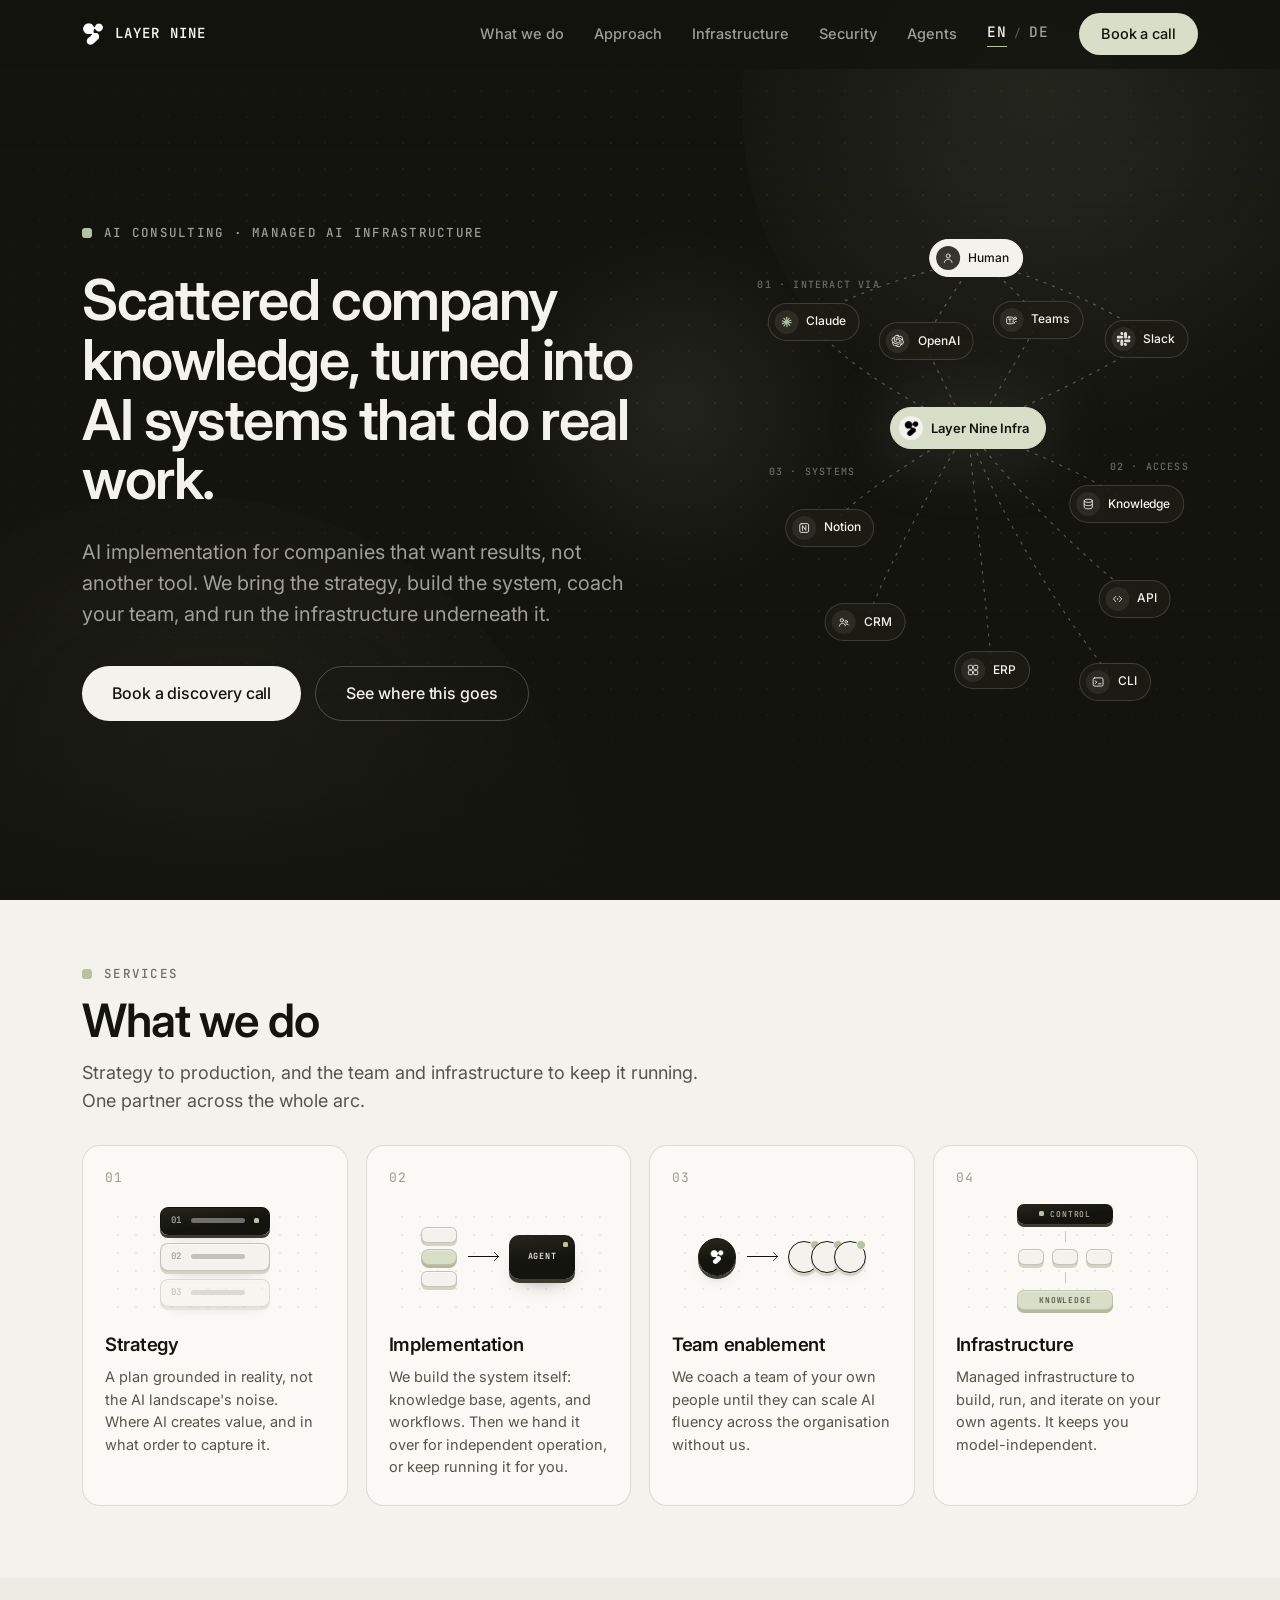
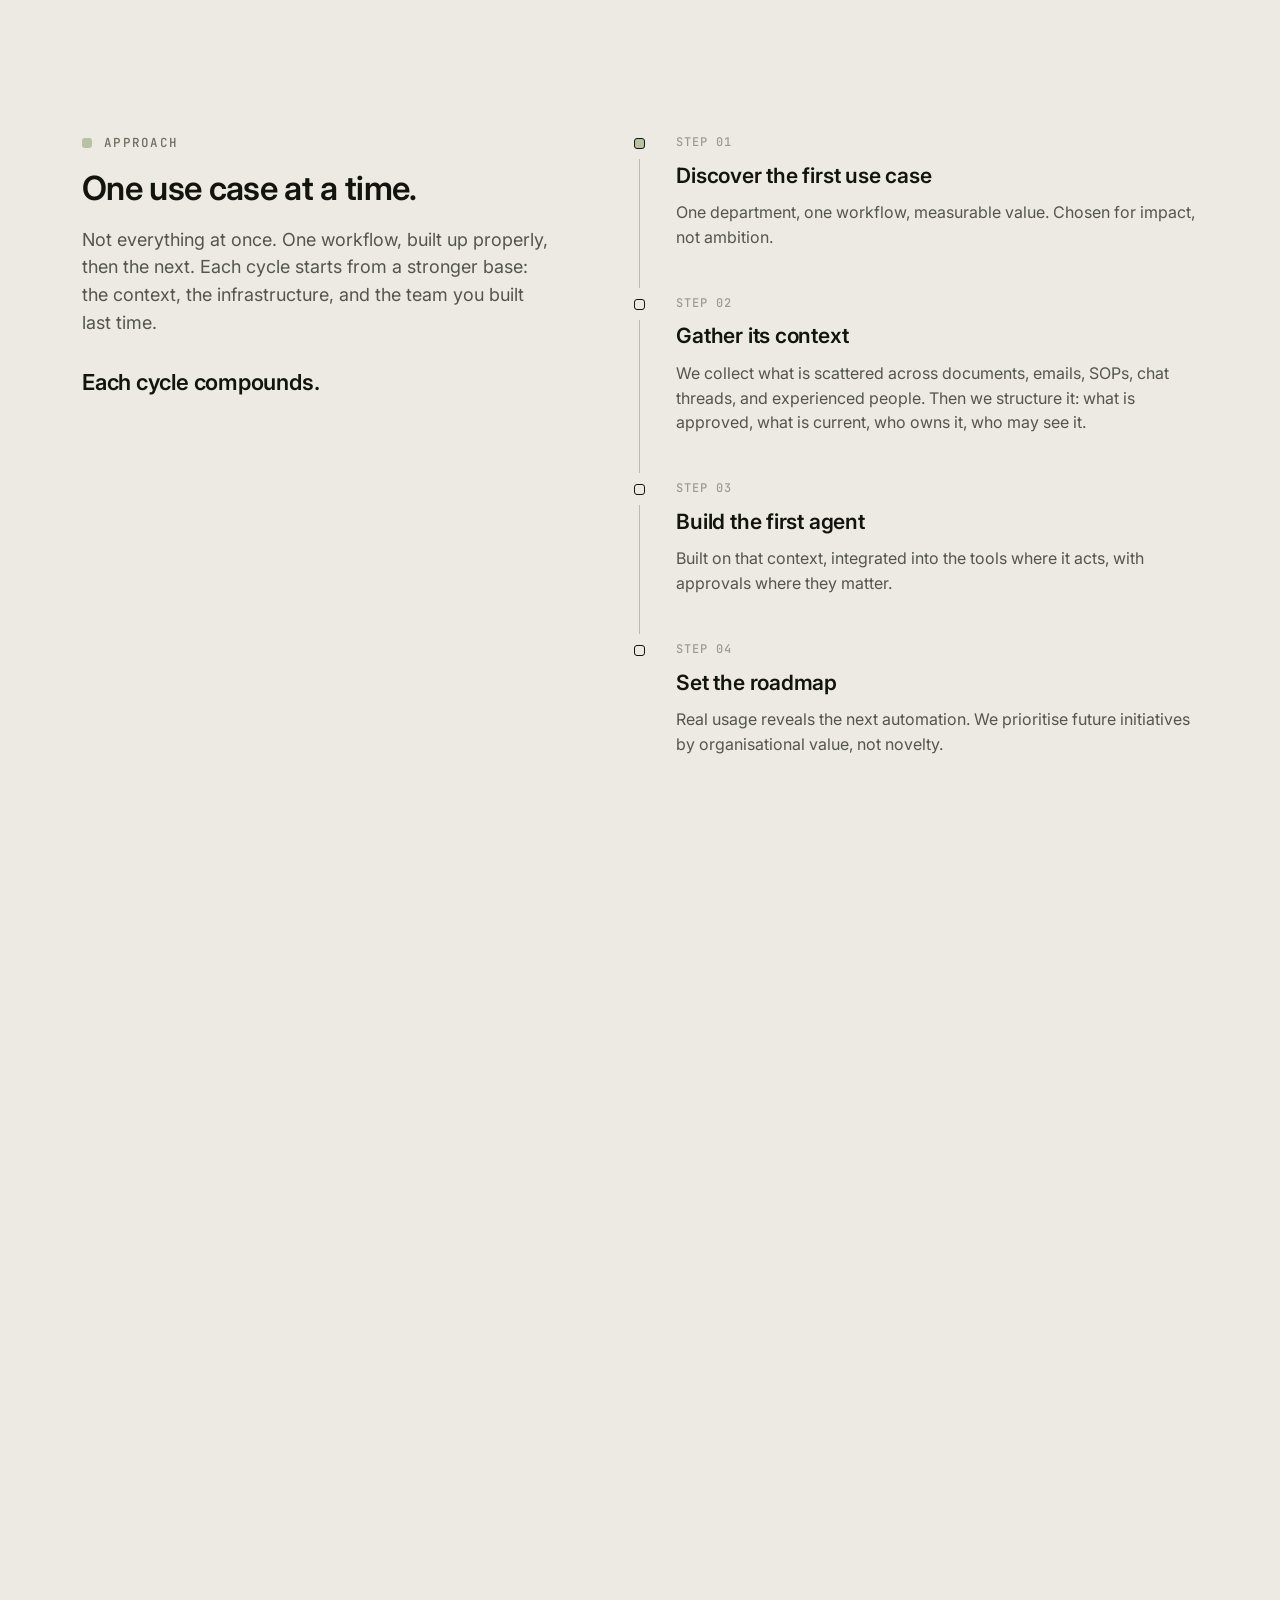
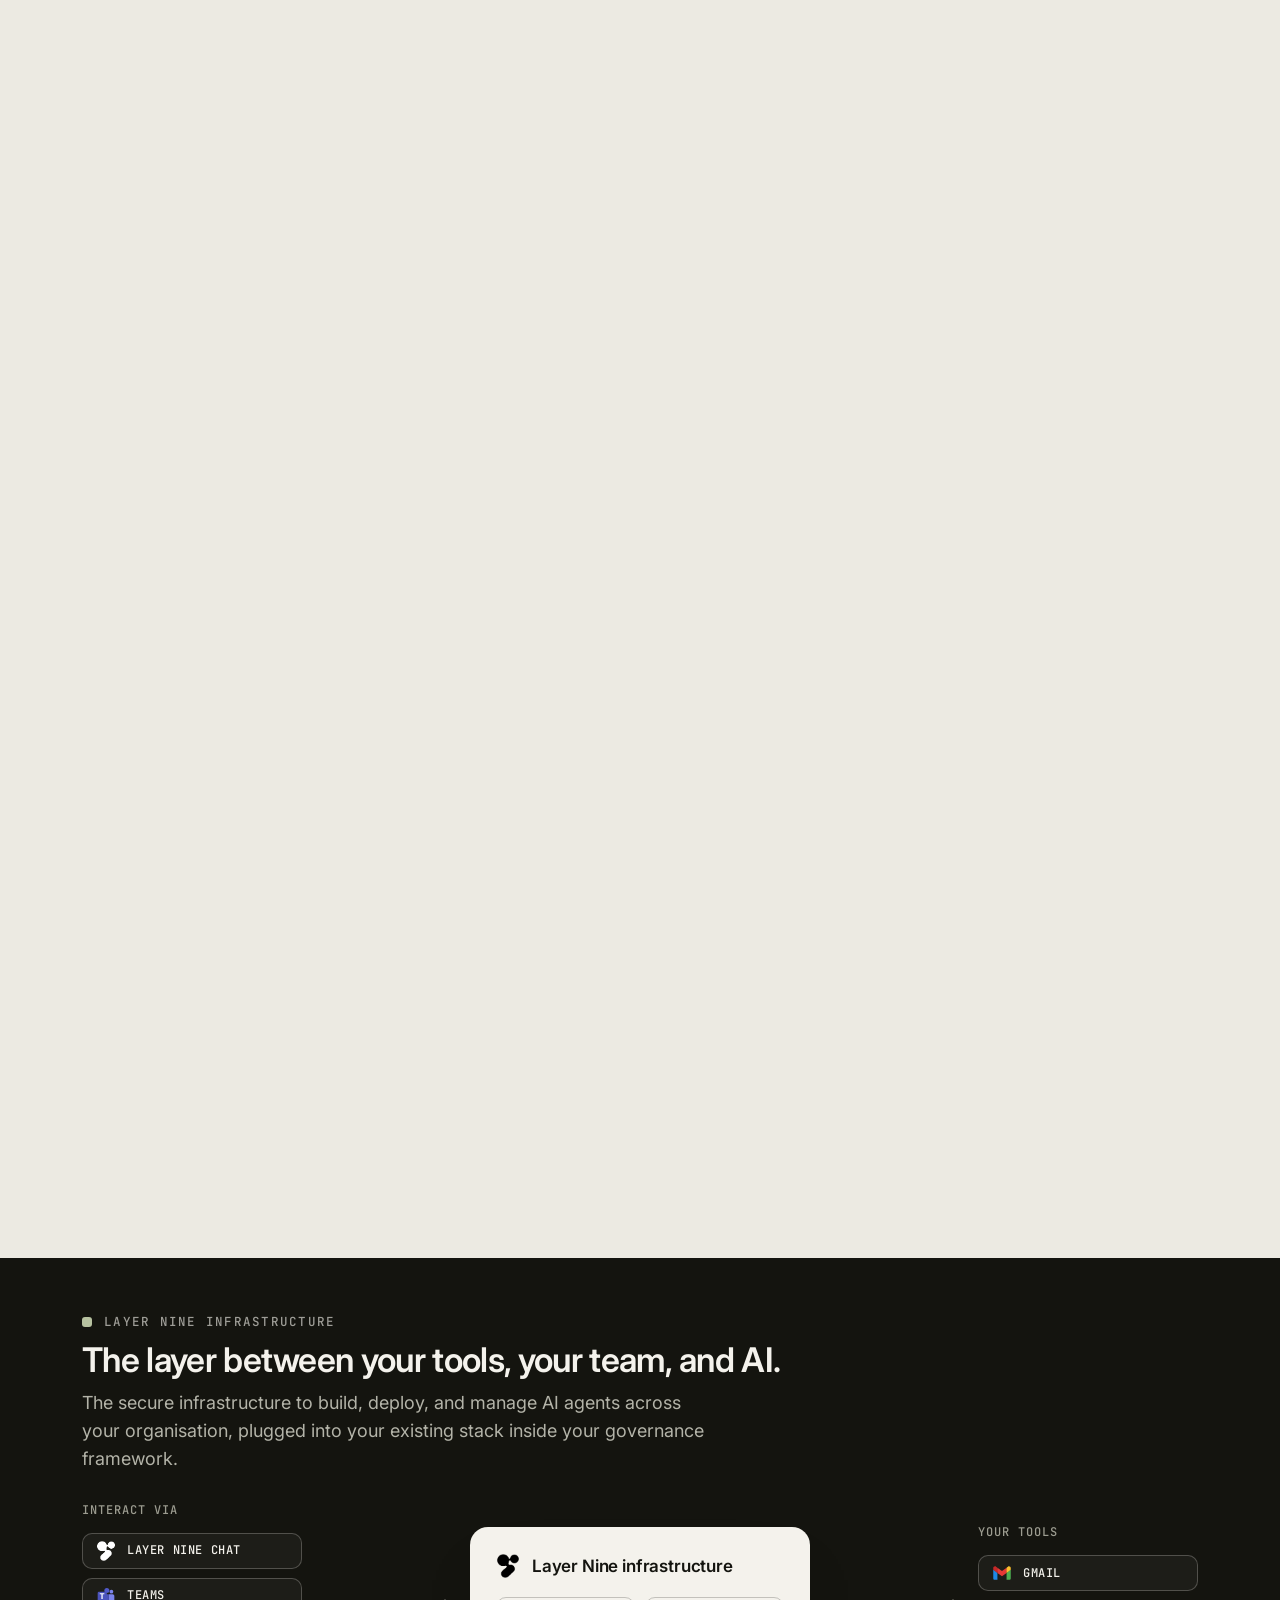
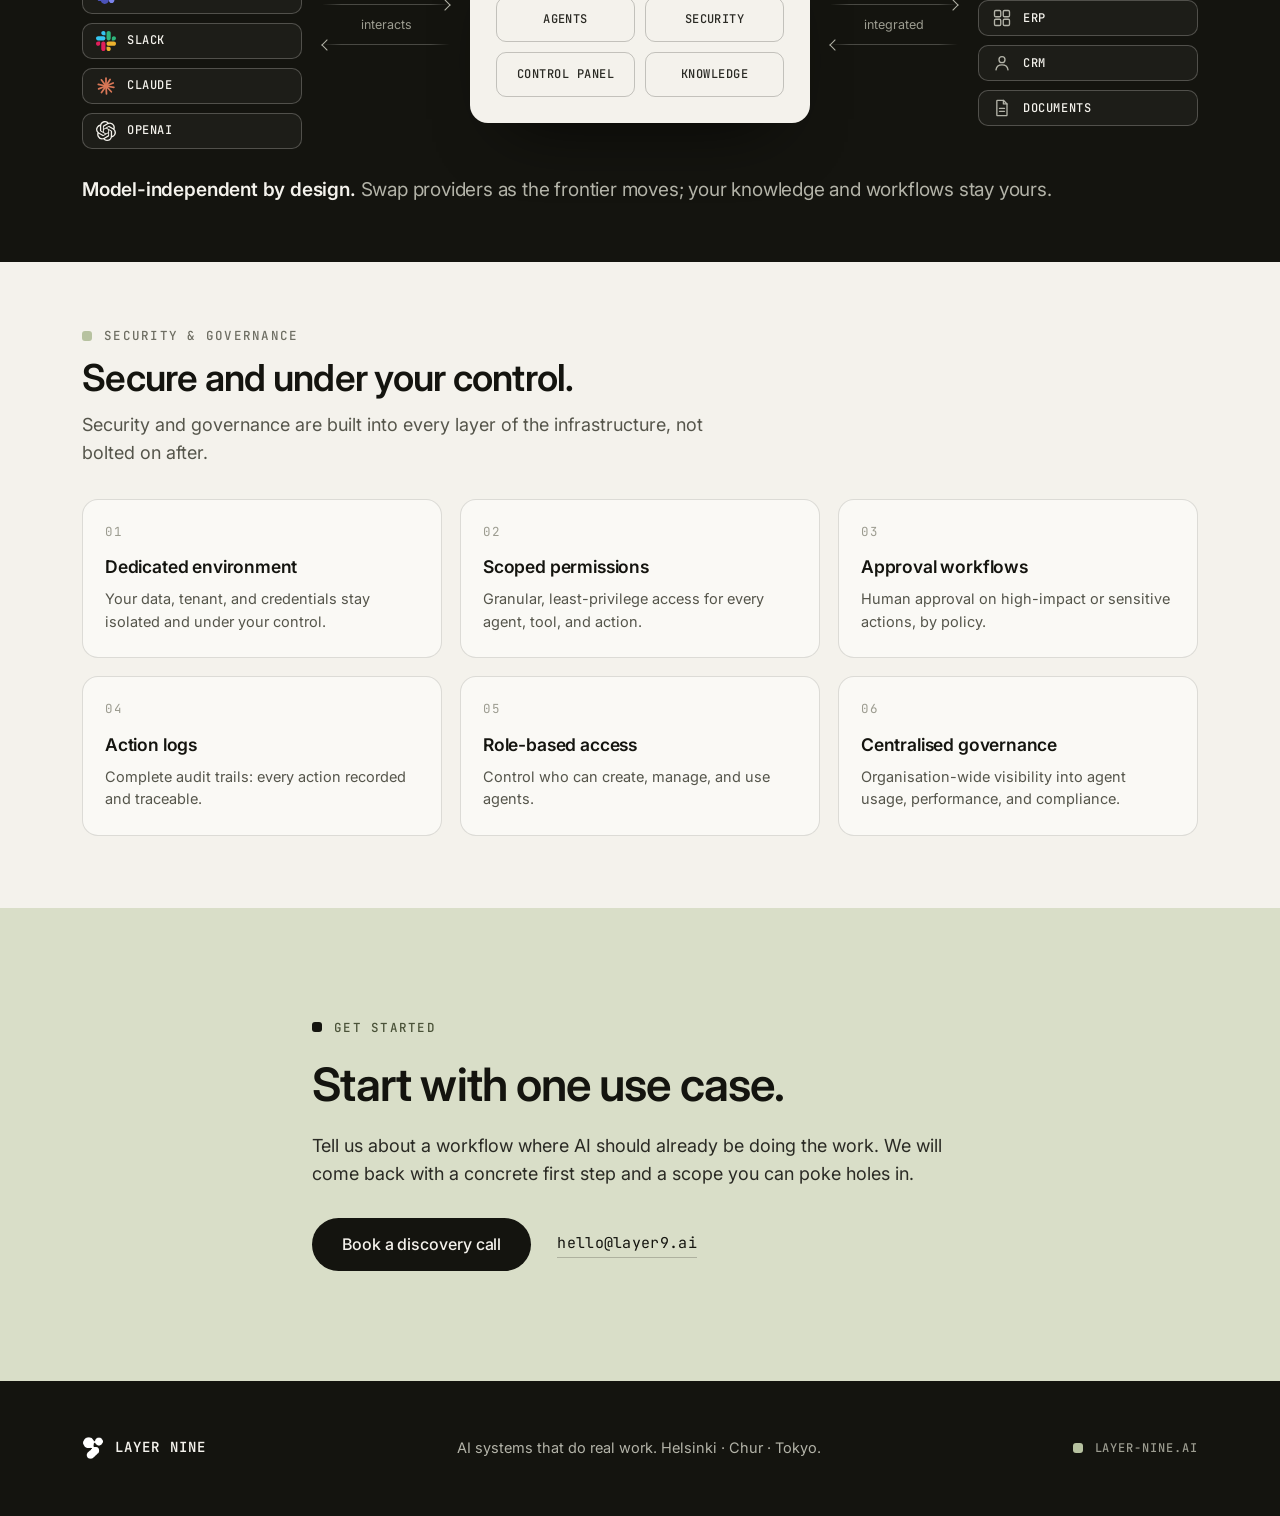
==== index.html @ cd630a1a "Choreographed entrance animation for hero network (tiered build-in, reduced-motion safe)" ====
<!doctype html>
<html lang="en">
<head>
<meta charset="utf-8" />
<meta name="viewport" content="width=device-width,initial-scale=1" />
<title>Layer Nine. AI systems that do real work.</title>
<meta name="description" content="Layer Nine turns scattered company knowledge into AI systems that do real work. Strategy, implementation, team enablement, and managed AI infrastructure. Model-independent by design." />
<link rel="canonical" href="https://layer-nine.ai/" />
<link rel="alternate" hreflang="en" href="https://layer-nine.ai/" />
<link rel="alternate" hreflang="de-CH" href="https://layer-nine.ai/de/" />
<link rel="alternate" hreflang="x-default" href="https://layer-nine.ai/" />

<link rel="icon" type="image/png" href="assets/l9-icon.png" />
<link rel="preconnect" href="https://fonts.googleapis.com">
<link rel="preconnect" href="https://fonts.gstatic.com" crossorigin>
<link rel="stylesheet" href="https://fonts.googleapis.com/css2?family=Inter:wght@400;500;600;700&family=JetBrains+Mono:wght@400;500;600&display=swap">
<link rel="stylesheet" href="styles.css?v=1" />
</head>
<body>

<header class="nav" id="nav">
  <div class="container nav__inner">
    <a class="brand" href="#top">
      <img class="brand__icon brand__icon--invert" src="assets/l9-icon.png" alt="" aria-hidden="true" />
      <span class="brand__name">Layer Nine</span>
    </a>
    <nav class="nav__links" aria-label="Primary">
      <a href="#what-we-do">What we do</a>
      <a href="#approach">Approach</a>
      <a href="#infrastructure">Infrastructure</a>
      <a href="#security">Security</a>
      <a href="path.html">Agents</a>
      <div class="lang" role="group" aria-label="Language"><a class="lang__opt is-active" href="index.html" aria-current="true">EN</a><span class="lang__sep">/</span><a class="lang__opt" href="de/index.html" lang="de-CH">DE</a></div>
      <a class="pill pill--sage" href="#contact">Book a call</a>
    </nav>
  </div>
</header>

<main id="top">

  <!-- ============ HERO ============ -->
  <section class="hero theme-dark">
    <div class="hero-bg" aria-hidden="true">
      <span class="hero-orb hero-orb--1"></span>
      <span class="hero-orb hero-orb--2"></span>
      <span class="hero-orb hero-orb--3"></span>
      <span class="hero-bg__grid"></span>
      <span class="hero-bg__fade"></span>
    </div>
    <div class="container hero__grid">
      <div class="hero__copy reveal">
        <p class="eyebrow eyebrow--dark">
          <span class="sq"></span>
          AI consulting · Managed AI infrastructure
        </p>
        <h1 class="display">
          Scattered company knowledge, turned into AI systems that do real work.
        </h1>
        <p class="lead lead--invert">
          AI implementation for companies that want results, not another tool. We bring the strategy, build the system, coach your team, and run the infrastructure underneath it.
        </p>
        <div class="hero__cta">
          <a class="pill pill--cream pill--lg" href="#contact">Book a discovery call</a>
          <a class="pill pill--ghost-dark pill--lg" href="path.html">See where this goes</a>
        </div>
      </div>

      <div class="hero__visual">
        <!-- Abstract infrastructure network.
             Node component: .net-node [--x/--y center coords] [modifiers: --light | --sage | --sm] -->
        <div class="net" role="img" aria-label="Layer Nine infrastructure network: people interact through Claude, OpenAI, Teams, and Slack with Layer Nine infrastructure, which connects the knowledge base, workspace tools such as Notion, business systems such as CRM and ERP, and access layers such as the API and CLI.">

          <svg class="net__lines" viewBox="0 0 560 620" preserveAspectRatio="none" fill="none" aria-hidden="true">
            <path d="M280,42 C210,58 130,82 78,114"/>
            <path d="M280,42 C260,72 235,108 219,138"/>
            <path d="M280,42 C310,62 336,88 356,112"/>
            <path d="M280,42 C355,64 440,98 492,136"/>
            <path d="M75,126 C120,178 195,222 258,250"/>
            <path d="M217,152 C232,184 250,218 264,248"/>
            <path d="M358,124 C332,168 305,216 280,250"/>
            <path d="M495,148 C428,188 345,228 284,252"/>
            <path d="M270,255 C340,280 418,312 468,346"/>
            <path d="M270,255 C325,330 418,420 478,466"/>
            <path d="M270,255 C305,360 388,490 452,570"/>
            <path d="M270,255 C210,290 143,330 98,376"/>
            <path d="M270,255 C225,330 172,420 143,496"/>
            <path d="M270,255 C278,340 292,470 300,556"/>
          </svg>

          <span class="net-lbl" style="--x:14.5%;--y:12%;--d:.95s">01 · Interact via</span>
          <span class="net-lbl" style="--x:89%;--y:49%;--d:2.15s">02 · Access</span>
          <span class="net-lbl" style="--x:13%;--y:50%;--d:2.15s">03 · Systems</span>

          <div class="net-node net-node--light" style="--x:50%;--y:6.5%;--d:.1s">
            <span class="net-node__ic net-node__ic--ink"><svg viewBox="0 0 24 24"><g stroke="#f4f2ec" stroke-width="1.5" fill="none" stroke-linecap="round"><circle cx="12" cy="8.4" r="3.4"/><path d="M5.4 19.6c.6-3.7 3.2-5.5 6.6-5.5s6 1.8 6.6 5.5"/></g></svg></span>
            Human
          </div>

          <div class="net-node" style="--x:13.4%;--y:19.4%;--d:.6s">
            <span class="net-node__ic"><svg viewBox="0 0 24 24"><g stroke="#b7c2a0" stroke-width="2" stroke-linecap="round"><line x1="12" y1="12" x2="12" y2="4"/><line x1="12" y1="12" x2="16.1" y2="5.5"/><line x1="12" y1="12" x2="19.2" y2="9"/><line x1="12" y1="12" x2="19.8" y2="13.3"/><line x1="12" y1="12" x2="17.3" y2="17.8"/><line x1="12" y1="12" x2="12.5" y2="19.8"/><line x1="12" y1="12" x2="7.5" y2="18.5"/><line x1="12" y1="12" x2="4.7" y2="14.8"/><line x1="12" y1="12" x2="4.4" y2="10.3"/><line x1="12" y1="12" x2="7.3" y2="5.8"/></g></svg></span>
            Claude
          </div>

          <div class="net-node" style="--x:38.8%;--y:23.4%;--d:.68s">
            <span class="net-node__ic"><svg viewBox="0 0 24 24"><path fill="#f4f2ec" transform="translate(1.5,1.5) scale(0.875)" d="M22.2819 9.8211a5.9847 5.9847 0 0 0-.5157-4.9108 6.0462 6.0462 0 0 0-6.5098-2.9A6.0651 6.0651 0 0 0 4.9807 4.1818a5.9847 5.9847 0 0 0-3.9977 2.9 6.0462 6.0462 0 0 0 .7427 7.0966 5.98 5.98 0 0 0 .511 4.9107 6.051 6.051 0 0 0 6.5146 2.9001A5.9847 5.9847 0 0 0 13.2599 24a6.0557 6.0557 0 0 0 5.7718-4.2058 5.9894 5.9894 0 0 0 3.9977-2.9001 6.0557 6.0557 0 0 0-.7475-7.0729zm-9.022 12.6081a4.4755 4.4755 0 0 1-2.8764-1.0408l.1419-.0804 4.7783-2.7582a.7948.7948 0 0 0 .3927-.6813v-6.7369l2.02 1.1686a.071.071 0 0 1 .038.052v5.5826a4.504 4.504 0 0 1-4.4945 4.4944zm-9.6607-4.1254a4.4708 4.4708 0 0 1-.5346-3.0137l.142.0852 4.783 2.7582a.7712.7712 0 0 0 .7806 0l5.8428-3.3685v2.3324a.0804.0804 0 0 1-.0332.0615L9.74 19.9502a4.4992 4.4992 0 0 1-6.1408-1.6464zM2.3408 7.8956a4.485 4.485 0 0 1 2.3655-1.9728V11.6a.7664.7664 0 0 0 .3879.6765l5.8144 3.3543-2.0201 1.1685a.0757.0757 0 0 1-.071 0l-4.8303-2.7865A4.504 4.504 0 0 1 2.3408 7.8956zm16.5963 3.8558L13.1038 8.364 15.1192 7.2a.0757.0757 0 0 1 .071 0l4.8303 2.7913a4.4944 4.4944 0 0 1-.6765 8.1042v-5.6772a.79.79 0 0 0-.407-.667zm2.0107-3.0231l-.142-.0852-4.7735-2.7818a.7759.7759 0 0 0-.7854 0L9.409 9.2297V6.8974a.0662.0662 0 0 1 .0284-.0615l4.8303-2.7866a4.4992 4.4992 0 0 1 6.6802 4.66zM8.3065 12.863l-2.02-1.1638a.0804.0804 0 0 1-.038-.0567V6.0742a4.4992 4.4992 0 0 1 7.3757-3.4537l-.142.0805L8.704 5.459a.7948.7948 0 0 0-.3927.6813zm1.0976-2.3654l2.602-1.4998 2.6069 1.4998v2.9994l-2.5974 1.4997-2.6067-1.4997z"/></svg></span>
            OpenAI
          </div>

          <div class="net-node" style="--x:63.9%;--y:19%;--d:.76s">
            <span class="net-node__ic"><svg viewBox="0 0 24 24"><g stroke="#f4f2ec" stroke-width="1.5" fill="none" stroke-linecap="round" stroke-linejoin="round"><rect x="3.5" y="7" width="11" height="11.5" rx="2.4"/><path d="M6.5 10.6h5M9 10.6v5.2"/><circle cx="18" cy="9.2" r="2.2"/><path d="M16 18.2c.3-2.4 1.6-3.7 3.7-3.7"/></g></svg></span>
            Teams
          </div>

          <div class="net-node" style="--x:88.4%;--y:22.9%;--d:.84s">
            <span class="net-node__ic"><svg viewBox="0 0 122.8 122.8"><g fill="#f4f2ec" opacity="0.9"><path d="M25.8 77.6c0 7.1-5.8 12.9-12.9 12.9S0 84.7 0 77.6s5.8-12.9 12.9-12.9h12.9v12.9z"/><path d="M32.3 77.6c0-7.1 5.8-12.9 12.9-12.9s12.9 5.8 12.9 12.9v32.3c0 7.1-5.8 12.9-12.9 12.9s-12.9-5.8-12.9-12.9V77.6z"/><path d="M45.2 25.8c-7.1 0-12.9-5.8-12.9-12.9S38.1 0 45.2 0s12.9 5.8 12.9 12.9v12.9H45.2z"/><path d="M45.2 32.3c7.1 0 12.9 5.8 12.9 12.9s-5.8 12.9-12.9 12.9H12.9C5.8 58.1 0 52.3 0 45.2s5.8-12.9 12.9-12.9h32.3z"/><path d="M97 45.2c0-7.1 5.8-12.9 12.9-12.9s12.9 5.8 12.9 12.9-5.8 12.9-12.9 12.9H97V45.2z"/><path d="M90.5 45.2c0 7.1-5.8 12.9-12.9 12.9s-12.9-5.8-12.9-12.9V12.9C64.7 5.8 70.5 0 77.6 0s12.9 5.8 12.9 12.9v32.3z"/><path d="M77.6 97c7.1 0 12.9 5.8 12.9 12.9s-5.8 12.9-12.9 12.9-12.9-5.8-12.9-12.9V97h12.9z"/><path d="M77.6 90.5c-7.1 0-12.9-5.8-12.9-12.9s5.8-12.9 12.9-12.9h32.3c7.1 0 12.9 5.8 12.9 12.9s-5.8 12.9-12.9 12.9H77.6z"/></g></svg></span>
            Slack
          </div>

          <div class="net-node net-node--sage net-node--hub" style="--x:48.2%;--y:41.1%;--d:1.25s">
            <span class="net-node__ic net-node__ic--cream"><img src="assets/l9-icon.png" alt="" /></span>
            Layer Nine Infra
          </div>

          <div class="net-node" style="--x:83.9%;--y:56.5%;--d:1.6s">
            <span class="net-node__ic"><svg viewBox="0 0 24 24"><g stroke="#f4f2ec" stroke-width="1.5" fill="none" stroke-linecap="round"><ellipse cx="12" cy="6.5" rx="7" ry="2.8"/><path d="M5 6.5v11c0 1.5 3.1 2.8 7 2.8s7-1.3 7-2.8v-11"/><path d="M5 12c0 1.5 3.1 2.8 7 2.8s7-1.3 7-2.8"/></g></svg></span>
            Knowledge
          </div>

          <div class="net-node" style="--x:17%;--y:61.3%;--d:1.68s">
            <span class="net-node__ic"><svg viewBox="0 0 24 24"><g stroke="#f4f2ec" stroke-width="1.5" fill="none" stroke-linejoin="round" stroke-linecap="round"><rect x="4.5" y="4.5" width="15" height="15" rx="2.5"/><path d="M9.2 16v-8l5.6 8v-8"/></g></svg></span>
            Notion
          </div>

          <div class="net-node" style="--x:85.7%;--y:75.8%;--d:1.76s">
            <span class="net-node__ic"><svg viewBox="0 0 24 24"><g stroke="#f4f2ec" stroke-width="1.5" fill="none" stroke-linecap="round" stroke-linejoin="round"><path d="M9 7.5 5 12l4 4.5M15 7.5 19 12l-4 4.5"/></g><circle cx="12" cy="12" r="1.2" fill="#f4f2ec"/></svg></span>
            API
          </div>

          <div class="net-node" style="--x:25%;--y:80.6%;--d:1.84s">
            <span class="net-node__ic"><svg viewBox="0 0 24 24"><g stroke="#f4f2ec" stroke-width="1.5" fill="none" stroke-linecap="round"><circle cx="9" cy="9" r="2.8"/><circle cx="16.5" cy="11.5" r="2.2"/><path d="M4.8 19c.5-3 2.3-4.5 5.2-4.5 1.6 0 2.9.5 3.8 1.4M14.6 18.6c.4-1.9 1.5-2.9 3.2-2.9 1.2 0 2.1.4 2.7 1.3"/></g></svg></span>
            CRM
          </div>

          <div class="net-node" style="--x:53.6%;--y:90.3%;--d:1.92s">
            <span class="net-node__ic"><svg viewBox="0 0 24 24"><g stroke="#f4f2ec" stroke-width="1.5" fill="none" stroke-linejoin="round"><rect x="4" y="4" width="7" height="7" rx="1.6"/><rect x="13" y="4" width="7" height="7" rx="1.6"/><rect x="4" y="13" width="7" height="7" rx="1.6"/><rect x="13" y="13" width="7" height="7" rx="1.6"/></g></svg></span>
            ERP
          </div>

          <div class="net-node" style="--x:81.3%;--y:92.7%;--d:2s">
            <span class="net-node__ic"><svg viewBox="0 0 24 24"><g stroke="#f4f2ec" stroke-width="1.5" fill="none" stroke-linecap="round" stroke-linejoin="round"><rect x="3.5" y="5" width="17" height="14" rx="2.5"/><path d="M7 10l3 2.3L7 14.6M12.8 15h4.2"/></g></svg></span>
            CLI
          </div>

        </div>
      </div>
    </div>
  </section>

  <!-- ============ WHAT WE DO ============ -->
  <section class="section" id="what-we-do">
    <div class="container">
      <header class="section__head reveal">
        <p class="eyebrow"><span class="sq"></span>Services</p>
        <h2 class="h2">What we do</h2>
        <p class="section__sub">Strategy to production, and the team and infrastructure to keep it running. One partner across the whole arc.</p>
      </header>

      <div class="svc-grid">
        <article class="svc-card reveal">
          <div class="svc-card__head">
            <span class="svc-card__num">01</span>
            <span class="sq"></span>
          </div>
          <div class="svc-ill" aria-hidden="true">
            <div class="ill-list">
              <span class="ill-li ill-li--active"><em>01</em><span class="ill-li__bar"></span><span class="mini-dot"></span></span>
              <span class="ill-li"><em>02</em><span class="ill-li__bar"></span></span>
              <span class="ill-li ill-li--faded"><em>03</em><span class="ill-li__bar"></span></span>
            </div>
          </div>
          <h3 class="svc-card__title">Strategy</h3>
          <p class="svc-card__desc">A plan grounded in reality, not the AI landscape's noise. Where AI creates value, and in what order to capture it.</p>
        </article>
        <article class="svc-card reveal">
          <div class="svc-card__head">
            <span class="svc-card__num">02</span>
            <span class="sq"></span>
          </div>
          <div class="svc-ill" aria-hidden="true">
            <div class="mini-stack">
              <span class="mini-tile" style="width:36px"></span>
              <span class="mini-sage" style="width:36px;height:16px"></span>
              <span class="mini-tile" style="width:36px"></span>
            </div>
            <span class="mini-arrow"></span>
            <div class="mini-core mini-core--label"><span class="mini-dot"></span><em>Agent</em></div>
          </div>
          <h3 class="svc-card__title">Implementation</h3>
          <p class="svc-card__desc">We build the system itself: knowledge base, agents, and workflows. Then we hand it over for independent operation, or keep running it for you.</p>
        </article>
        <article class="svc-card reveal">
          <div class="svc-card__head">
            <span class="svc-card__num">03</span>
            <span class="sq"></span>
          </div>
          <div class="svc-ill" aria-hidden="true">
            <span class="mini-circle mini-circle--ink"><img src="assets/l9-icon.png" alt="" class="mini-l9" /></span>
            <span class="mini-arrow"></span>
            <div class="mini-row">
              <span class="mini-circle mini-circle--badge"></span>
              <span class="mini-circle mini-circle--badge"></span>
              <span class="mini-circle mini-circle--badge"></span>
            </div>
          </div>
          <h3 class="svc-card__title">Team enablement</h3>
          <p class="svc-card__desc">We coach a team of your own people until they can scale AI fluency across the organisation without us.</p>
        </article>
        <article class="svc-card reveal">
          <div class="svc-card__head">
            <span class="svc-card__num">04</span>
            <span class="sq"></span>
          </div>
          <div class="svc-ill svc-ill--col" aria-hidden="true">
            <span class="mini-bar mini-bar--ink"><span class="mini-dot"></span><em>Control</em></span>
            <span class="mini-vline"></span>
            <div class="mini-row mini-row--gap">
              <span class="mini-tile" style="width:26px;height:16px"></span>
              <span class="mini-tile" style="width:26px;height:16px"></span>
              <span class="mini-tile" style="width:26px;height:16px"></span>
            </div>
            <span class="mini-vline"></span>
            <span class="mini-bar mini-bar--sage"><em>Knowledge</em></span>
          </div>
          <h3 class="svc-card__title">Infrastructure</h3>
          <p class="svc-card__desc">Managed infrastructure to build, run, and iterate on your own agents. It keeps you model-independent.</p>
        </article>
      </div>
    </div>
  </section>

  <!-- ============ APPROACH (pinned steps) ============ -->
  <section class="section--tint" id="approach">

    <div class="ap-scrolly" id="apScrolly">
      <div class="ap-pin">
        <div class="container split split--pin">
          <div class="split__side">
          <p class="eyebrow"><span class="sq"></span>Approach</p>
          <h2 class="h2 h2--compact">One use case at a time.</h2>
          <p class="section__sub">Not everything at once. One workflow, built up properly, then the next. Each cycle starts from a stronger base: the context, the infrastructure, and the team you built last time.</p>
          <p class="statement">Each cycle compounds.</p>
          </div>
          <div class="split__main">
            <ol class="step-list step-list--scrolly" id="apSteps">
            <li class="step">
              <span class="step__marker"></span>
              <div>
                <p class="mono-tag mono-tag--muted">Step 01</p>
                <h3 class="step__title">Discover the first use case</h3>
                <p class="step__desc">One department, one workflow, measurable value. Chosen for impact, not ambition.</p>
              </div>
            </li>
            <li class="step">
              <span class="step__marker"></span>
              <div>
                <p class="mono-tag mono-tag--muted">Step 02</p>
                <h3 class="step__title">Gather its context</h3>
                <p class="step__desc">We collect what is scattered across documents, emails, SOPs, chat threads, and experienced people. Then we structure it: what is approved, what is current, who owns it, who may see it.</p>
              </div>
            </li>
            <li class="step">
              <span class="step__marker"></span>
              <div>
                <p class="mono-tag mono-tag--muted">Step 03</p>
                <h3 class="step__title">Build the first agent</h3>
                <p class="step__desc">Built on that context, integrated into the tools where it acts, with approvals where they matter.</p>
              </div>
            </li>
            <li class="step">
              <span class="step__marker"></span>
              <div>
                <p class="mono-tag mono-tag--muted">Step 04</p>
                <h3 class="step__title">Set the roadmap</h3>
                <p class="step__desc">Real usage reveals the next automation. We prioritise future initiatives by organisational value, not novelty.</p>
              </div>
            </li>
            </ol>
          </div>
        </div>
      </div>
    </div>

    <!-- Static fallback: mobile & reduced motion -->
    <div class="ap-fallback">
      <div class="container split">
        <div class="split__side reveal">
          <p class="eyebrow"><span class="sq"></span>Approach</p>
          <h2 class="h2 h2--compact">One use case at a time.</h2>
          <p class="section__sub">Not everything at once. One workflow, built up properly, then the next. Each cycle starts from a stronger base: the context, the infrastructure, and the team you built last time.</p>
          <p class="statement">Each cycle compounds.</p>
        </div>
        <div class="split__main">
          <ol class="step-list">
            <li class="step reveal">
              <span class="step__marker"></span>
              <div>
                <p class="mono-tag mono-tag--muted">Step 01</p>
                <h3 class="step__title">Discover the first use case</h3>
                <p class="step__desc">One department, one workflow, measurable value. Chosen for impact, not ambition.</p>
              </div>
            </li>
            <li class="step reveal">
              <span class="step__marker"></span>
              <div>
                <p class="mono-tag mono-tag--muted">Step 02</p>
                <h3 class="step__title">Gather its context</h3>
                <p class="step__desc">We collect what is scattered across documents, emails, SOPs, chat threads, and experienced people. Then we structure it: what is approved, what is current, who owns it, who may see it.</p>
              </div>
            </li>
            <li class="step reveal">
              <span class="step__marker"></span>
              <div>
                <p class="mono-tag mono-tag--muted">Step 03</p>
                <h3 class="step__title">Build the first agent</h3>
                <p class="step__desc">Built on that context, integrated into the tools where it acts, with approvals where they matter.</p>
              </div>
            </li>
            <li class="step reveal">
              <span class="step__marker"></span>
              <div>
                <p class="mono-tag mono-tag--muted">Step 04</p>
                <h3 class="step__title">Set the roadmap</h3>
                <p class="step__desc">Real usage reveals the next automation. We prioritise future initiatives by organisational value, not novelty.</p>
              </div>
            </li>
          </ol>
        </div>
      </div>
    </div>
  </section>

  <!-- ============ INFRASTRUCTURE ============ -->
  <section class="section theme-dark" id="infrastructure">
    <div class="container">
      <header class="section__head reveal">
        <p class="eyebrow eyebrow--dark"><span class="sq"></span>Layer Nine infrastructure</p>
        <h2 class="h2 h2--invert">The layer between your tools, your team, and AI.</h2>
        <p class="section__sub section__sub--invert">The secure infrastructure to build, deploy, and manage AI agents across your organisation, plugged into your existing stack inside your governance framework.</p>
      </header>

      <div class="infra-diagram reveal">
        <div class="infra-col">
          <p class="mono-tag mono-tag--dim">Interact via</p>
          <div class="infra-chip"><img src="assets/l9-icon.png" alt="" class="infra-chip__icon infra-chip__icon--invert" />Layer Nine chat</div>
          <div class="infra-chip"><svg viewBox="0 0 48 48" class="infra-chip__icon" aria-hidden="true"><circle cx="37" cy="13.5" r="4.5" fill="#7B83EB"/><circle cx="26" cy="11" r="6" fill="#5059C9"/><path fill="#7B83EB" d="M40 20h-9v14c0 3.9 2.6 7 6.5 7S44 37.9 44 34V24c0-2.2-1.8-4-4-4z"/><path fill="#5059C9" d="M30 20H15c-2.2 0-4 1.8-4 4v9c0 5.5 4.5 10 10 10s10-4.5 10-10V21c0-.6-.4-1-1-1z" opacity="0.9"/><rect x="4" y="14" width="22" height="22" rx="3" fill="#4B53BC"/><path fill="#fff" d="M20 20h-4v11h-3V20H9v-2.8h11V20z"/></svg>Teams</div>
          <div class="infra-chip"><svg viewBox="0 0 122.8 122.8" class="infra-chip__icon" aria-hidden="true"><path d="M25.8 77.6c0 7.1-5.8 12.9-12.9 12.9S0 84.7 0 77.6s5.8-12.9 12.9-12.9h12.9v12.9z" fill="#E01E5A"/><path d="M32.3 77.6c0-7.1 5.8-12.9 12.9-12.9s12.9 5.8 12.9 12.9v32.3c0 7.1-5.8 12.9-12.9 12.9s-12.9-5.8-12.9-12.9V77.6z" fill="#E01E5A"/><path d="M45.2 25.8c-7.1 0-12.9-5.8-12.9-12.9S38.1 0 45.2 0s12.9 5.8 12.9 12.9v12.9H45.2z" fill="#36C5F0"/><path d="M45.2 32.3c7.1 0 12.9 5.8 12.9 12.9s-5.8 12.9-12.9 12.9H12.9C5.8 58.1 0 52.3 0 45.2s5.8-12.9 12.9-12.9h32.3z" fill="#36C5F0"/><path d="M97 45.2c0-7.1 5.8-12.9 12.9-12.9s12.9 5.8 12.9 12.9-5.8 12.9-12.9 12.9H97V45.2z" fill="#2EB67D"/><path d="M90.5 45.2c0 7.1-5.8 12.9-12.9 12.9s-12.9-5.8-12.9-12.9V12.9C64.7 5.8 70.5 0 77.6 0s12.9 5.8 12.9 12.9v32.3z" fill="#2EB67D"/><path d="M77.6 97c7.1 0 12.9 5.8 12.9 12.9s-5.8 12.9-12.9 12.9-12.9-5.8-12.9-12.9V97h12.9z" fill="#ECB22E"/><path d="M77.6 90.5c-7.1 0-12.9-5.8-12.9-12.9s5.8-12.9 12.9-12.9h32.3c7.1 0 12.9 5.8 12.9 12.9s-5.8 12.9-12.9 12.9H77.6z" fill="#ECB22E"/></svg>Slack</div>
          <div class="infra-chip"><svg viewBox="0 0 24 24" class="infra-chip__icon" aria-hidden="true"><g stroke="#D97757" stroke-width="2.1" stroke-linecap="round"><line x1="12" y1="12" x2="12" y2="2.6"/><line x1="12" y1="12" x2="16.9" y2="4.2"/><line x1="12" y1="12" x2="20.6" y2="8.4"/><line x1="12" y1="12" x2="21.4" y2="13.6"/><line x1="12" y1="12" x2="18.4" y2="18.9"/><line x1="12" y1="12" x2="12.6" y2="21.4"/><line x1="12" y1="12" x2="6.6" y2="19.8"/><line x1="12" y1="12" x2="3.2" y2="15.4"/><line x1="12" y1="12" x2="2.8" y2="10"/><line x1="12" y1="12" x2="6.4" y2="4.6"/></g></svg>Claude</div>
          <div class="infra-chip"><svg viewBox="0 0 24 24" class="infra-chip__icon" aria-hidden="true"><path fill="#f4f2ec" d="M22.2819 9.8211a5.9847 5.9847 0 0 0-.5157-4.9108 6.0462 6.0462 0 0 0-6.5098-2.9A6.0651 6.0651 0 0 0 4.9807 4.1818a5.9847 5.9847 0 0 0-3.9977 2.9 6.0462 6.0462 0 0 0 .7427 7.0966 5.98 5.98 0 0 0 .511 4.9107 6.051 6.051 0 0 0 6.5146 2.9001A5.9847 5.9847 0 0 0 13.2599 24a6.0557 6.0557 0 0 0 5.7718-4.2058 5.9894 5.9894 0 0 0 3.9977-2.9001 6.0557 6.0557 0 0 0-.7475-7.0729zm-9.022 12.6081a4.4755 4.4755 0 0 1-2.8764-1.0408l.1419-.0804 4.7783-2.7582a.7948.7948 0 0 0 .3927-.6813v-6.7369l2.02 1.1686a.071.071 0 0 1 .038.052v5.5826a4.504 4.504 0 0 1-4.4945 4.4944zm-9.6607-4.1254a4.4708 4.4708 0 0 1-.5346-3.0137l.142.0852 4.783 2.7582a.7712.7712 0 0 0 .7806 0l5.8428-3.3685v2.3324a.0804.0804 0 0 1-.0332.0615L9.74 19.9502a4.4992 4.4992 0 0 1-6.1408-1.6464zM2.3408 7.8956a4.485 4.485 0 0 1 2.3655-1.9728V11.6a.7664.7664 0 0 0 .3879.6765l5.8144 3.3543-2.0201 1.1685a.0757.0757 0 0 1-.071 0l-4.8303-2.7865A4.504 4.504 0 0 1 2.3408 7.8956zm16.5963 3.8558L13.1038 8.364 15.1192 7.2a.0757.0757 0 0 1 .071 0l4.8303 2.7913a4.4944 4.4944 0 0 1-.6765 8.1042v-5.6772a.79.79 0 0 0-.407-.667zm2.0107-3.0231l-.142-.0852-4.7735-2.7818a.7759.7759 0 0 0-.7854 0L9.409 9.2297V6.8974a.0662.0662 0 0 1 .0284-.0615l4.8303-2.7866a4.4992 4.4992 0 0 1 6.6802 4.66zM8.3065 12.863l-2.02-1.1638a.0804.0804 0 0 1-.038-.0567V6.0742a4.4992 4.4992 0 0 1 7.3757-3.4537l-.142.0805L8.704 5.459a.7948.7948 0 0 0-.3927.6813zm1.0976-2.3654l2.602-1.4998 2.6069 1.4998v2.9994l-2.5974 1.4997-2.6067-1.4997z"/></svg>OpenAI</div>
        </div>

        <div class="infra-arrows" aria-hidden="true">
          <span class="infra-arrow infra-arrow--right"></span>
          <span class="infra-arrow-label">interacts</span>
          <span class="infra-arrow infra-arrow--left"></span>
        </div>

        <div class="infra-core">
          <div class="infra-core__head">
            <img src="assets/l9-icon.png" alt="" class="infra-core__icon" />
            <span>Layer Nine infrastructure</span>
          </div>
          <div class="infra-core__grid">
            <span>Agents</span>
            <span>Security</span>
            <span>Control panel</span>
            <span>Knowledge</span>
          </div>
        </div>

        <div class="infra-arrows" aria-hidden="true">
          <span class="infra-arrow infra-arrow--right"></span>
          <span class="infra-arrow-label">integrated</span>
          <span class="infra-arrow infra-arrow--left"></span>
        </div>

        <div class="infra-col">
          <p class="mono-tag mono-tag--dim">Your tools</p>
          <div class="infra-chip"><svg viewBox="0 0 48 48" class="infra-chip__icon" aria-hidden="true"><path fill="#4caf50" d="M45 16.2l-5 2.75-5 4.75L35 40h7c1.657 0 3-1.343 3-3V16.2z"/><path fill="#1e88e5" d="M3 16.2l3.614 1.71L13 23.7V40H6c-1.657 0-3-1.343-3-3V16.2z"/><path fill="#e53935" d="M35 11.2L24 19.45 13 11.2 12 17l1 6.7 11 8.25 11-8.25 1-6.7z"/><path fill="#c62828" d="M3 12.298V16.2l10 7.5V11.2L9.876 8.859C9.132 8.301 8.228 8 7.298 8 4.924 8 3 9.924 3 12.298z"/><path fill="#fbc02d" d="M45 12.298V16.2l-10 7.5V11.2l3.124-2.341C38.868 8.301 39.772 8 40.702 8 43.076 8 45 9.924 45 12.298z"/></svg>Gmail</div>
          <div class="infra-chip"><svg viewBox="0 0 24 24" class="infra-chip__icon" aria-hidden="true"><g fill="none" stroke="#b3b3a8" stroke-width="1.6" stroke-linejoin="round"><rect x="3" y="3" width="7.5" height="7.5" rx="1.5"/><rect x="13.5" y="3" width="7.5" height="7.5" rx="1.5"/><rect x="3" y="13.5" width="7.5" height="7.5" rx="1.5"/><rect x="13.5" y="13.5" width="7.5" height="7.5" rx="1.5"/></g></svg>ERP</div>
          <div class="infra-chip"><svg viewBox="0 0 24 24" class="infra-chip__icon" aria-hidden="true"><g fill="none" stroke="#b3b3a8" stroke-width="1.6" stroke-linecap="round" stroke-linejoin="round"><circle cx="12" cy="8" r="3.6"/><path d="M4.8 20.2c.6-4 3.4-5.9 7.2-5.9s6.6 1.9 7.2 5.9"/></g></svg>CRM</div>
          <div class="infra-chip"><svg viewBox="0 0 24 24" class="infra-chip__icon" aria-hidden="true"><g fill="none" stroke="#b3b3a8" stroke-width="1.6" stroke-linecap="round" stroke-linejoin="round"><path d="M6.5 2.8h7.2l4.3 4.3v13.4a.7.7 0 0 1-.7.7H6.5a.7.7 0 0 1-.7-.7V3.5a.7.7 0 0 1 .7-.7z"/><path d="M13.7 2.8v4.3H18"/><path d="M9 12.5h6M9 16h6"/></g></svg>Documents</div>
        </div>
      </div>

      <p class="statement statement--invert reveal">Model-independent by design. <span class="statement__soft">Swap providers as the frontier moves; your knowledge and workflows stay yours.</span></p>
    </div>
  </section>

  <!-- ============ SECURITY ============ -->
  <section class="section" id="security">
    <div class="container">
      <header class="section__head reveal">
        <p class="eyebrow"><span class="sq"></span>Security &amp; governance</p>
        <h2 class="h2">Secure and under your control.</h2>
        <p class="section__sub">Security and governance are built into every layer of the infrastructure, not bolted on after.</p>
      </header>

      <div class="sec-grid">
        <div class="sec-card reveal">
          <span class="sec-card__num">01</span>
          <h3 class="sec-card__title">Dedicated environment</h3>
          <p class="sec-card__desc">Your data, tenant, and credentials stay isolated and under your control.</p>
        </div>
        <div class="sec-card reveal">
          <span class="sec-card__num">02</span>
          <h3 class="sec-card__title">Scoped permissions</h3>
          <p class="sec-card__desc">Granular, least-privilege access for every agent, tool, and action.</p>
        </div>
        <div class="sec-card reveal">
          <span class="sec-card__num">03</span>
          <h3 class="sec-card__title">Approval workflows</h3>
          <p class="sec-card__desc">Human approval on high-impact or sensitive actions, by policy.</p>
        </div>
        <div class="sec-card reveal">
          <span class="sec-card__num">04</span>
          <h3 class="sec-card__title">Action logs</h3>
          <p class="sec-card__desc">Complete audit trails: every action recorded and traceable.</p>
        </div>
        <div class="sec-card reveal">
          <span class="sec-card__num">05</span>
          <h3 class="sec-card__title">Role-based access</h3>
          <p class="sec-card__desc">Control who can create, manage, and use agents.</p>
        </div>
        <div class="sec-card reveal">
          <span class="sec-card__num">06</span>
          <h3 class="sec-card__title">Centralised governance</h3>
          <p class="sec-card__desc">Organisation-wide visibility into agent usage, performance, and compliance.</p>
        </div>
      </div>
    </div>
  </section>

  <!-- ============ CONTACT ============ -->
  <section class="section section--sage" id="contact">
    <div class="container cta">
      <p class="eyebrow eyebrow--sage"><span class="sq sq--ink"></span>Get started</p>
      <h2 class="h2 cta__title">Start with one use case.</h2>
      <p class="section__sub cta__sub">Tell us about a workflow where AI should already be doing the work. We will come back with a concrete first step and a scope you can poke holes in.</p>
      <div class="cta__actions">
        <a class="pill pill--dark pill--lg" href="mailto:hello@layer9.ai?subject=Discovery%20call">Book a discovery call</a>
        <a class="cta__mail" href="mailto:hello@layer9.ai">hello@layer9.ai</a>
      </div>
    </div>
  </section>

</main>

<footer class="footer theme-dark">
  <div class="container footer__inner">
    <a class="brand" href="#top">
      <img class="brand__icon brand__icon--invert" src="assets/l9-icon.png" alt="" aria-hidden="true" />
      <span class="brand__name">Layer Nine</span>
    </a>
    <p class="footer__tag">AI systems that do real work. Helsinki · Chur · Tokyo.</p>
    <p class="footer__meta"><span class="sq"></span><span class="mono-tag mono-tag--dim">layer-nine.ai</span></p>
  </div>
</footer>

<script src="app.js"></script>
</body>
</html>
---- styles.css ----
/* ============ Layer Nine — site v2 ============ */

:root {
  --ink: #14140f;
  --ink-soft: #2a2a24;
  --gray: #55554b;
  --muted: #6e6e63;
  --muted-2: #9c9c90;
  --cream: #f4f2ec;
  --cream-2: #eceae2;
  --sage: #d9dec8;
  --sage-bright: #b7c2a0;
  --sage-deep: #4a5238;
  --line: rgba(20, 20, 15, 0.13);
  --line-strong: rgba(20, 20, 15, 0.22);
  --line-dark: rgba(244, 242, 236, 0.14);
  --line-dark-strong: rgba(244, 242, 236, 0.24);
  --invert: #f4f2ec;
  --invert-soft: rgba(244, 242, 236, 0.62);
  --invert-dim: #b3b3a8;
  --font-sans: "Inter", -apple-system, sans-serif;
  --font-mono: "JetBrains Mono", ui-monospace, monospace;
  --ease-swift: cubic-bezier(0.3, 0.85, 0.25, 1);
}

* { box-sizing: border-box; }

html { scroll-behavior: smooth; scroll-padding-top: 84px; }

body {
  margin: 0;
  font-family: var(--font-sans);
  background: var(--cream);
  color: var(--ink);
  font-size: 17px;
  line-height: 1.55;
  -webkit-font-smoothing: antialiased;
  text-rendering: optimizeLegibility;
}

h1, h2, h3, p { margin: 0; }
a { color: inherit; text-decoration: none; }
img { max-width: 100%; }

.container {
  max-width: 1180px;
  margin: 0 auto;
  padding: 0 32px;
}

.theme-dark { background: var(--ink); color: var(--invert); }

/* ---------- primitives ---------- */

.sq {
  display: inline-block;
  width: 10px; height: 10px;
  border-radius: 3px;
  background: var(--sage-bright);
  flex: none;
}
.sq--ink { background: var(--ink); }

.eyebrow {
  display: flex;
  align-items: center;
  gap: 12px;
  font-family: var(--font-mono);
  font-size: 12.5px;
  font-weight: 500;
  letter-spacing: 0.1em;
  text-transform: uppercase;
  color: var(--muted);
}
.eyebrow--dark { color: var(--invert-soft); }
.eyebrow--sage { color: var(--sage-deep); }

.mono-tag {
  font-family: var(--font-mono);
  font-size: 12px;
  font-weight: 500;
  letter-spacing: 0.08em;
  text-transform: uppercase;
  color: var(--muted-2);
}
.mono-tag--dim { color: var(--muted-2); }
.mono-tag--muted { color: var(--muted-2); }
.mono-tag--sage { color: var(--sage-deep); }
.mono-tag--sage-deep { color: var(--sage-deep); }

.display {
  font-size: clamp(34px, 4.4vw, 60px);
  font-weight: 600;
  letter-spacing: -0.025em;
  line-height: 1.06;
}

.h2 {
  font-size: clamp(30px, 3.6vw, 46px);
  font-weight: 600;
  letter-spacing: -0.02em;
  line-height: 1.12;
}
.h2--invert { color: var(--invert); }

.lead {
  font-size: clamp(17px, 1.6vw, 20px);
  line-height: 1.55;
  color: var(--ink-soft);
  max-width: 560px;
}
.lead--invert { color: var(--invert-soft); }

.section__sub {
  font-size: 18px;
  line-height: 1.55;
  color: var(--gray);
  max-width: 640px;
}
.section__sub--invert { color: var(--invert-dim); }

.statement {
  font-size: 22px;
  font-weight: 600;
  letter-spacing: -0.01em;
  color: var(--ink);
}
.statement--invert { color: var(--invert); font-size: clamp(20px, 2.2vw, 26px); }
.statement__soft { color: var(--invert-dim); font-weight: 400; }

.pill {
  display: inline-flex;
  align-items: center;
  justify-content: center;
  padding: 10px 22px;
  border-radius: 999px;
  font-size: 15px;
  font-weight: 500;
  letter-spacing: -0.005em;
  transition: background 0.2s ease, color 0.2s ease, border-color 0.2s ease, transform 0.2s ease;
}
.pill--lg { padding: 14px 30px; font-size: 16px; }
.pill--sage { background: var(--sage); color: var(--ink); }
.pill--sage:hover { background: var(--sage-bright); }
.pill--cream { background: var(--cream); color: var(--ink); }
.pill--cream:hover { background: #fff; }
.pill--dark { background: var(--ink); color: var(--cream); }
.pill--dark:hover { background: var(--ink-soft); }
.pill--ghost-dark { border: 1px solid var(--line-dark-strong); color: var(--invert); }
.pill--ghost-dark:hover { border-color: var(--invert); }

/* ---------- nav ---------- */

.nav {
  position: fixed;
  top: 0; left: 0; right: 0;
  z-index: 50;
  background: rgba(20, 20, 15, 0.82);
  -webkit-backdrop-filter: blur(14px);
  backdrop-filter: blur(14px);
  border-bottom: 1px solid transparent;
  transition: border-color 0.25s ease;
}
.nav.is-scrolled { border-bottom-color: var(--line-dark); }

.nav__inner {
  display: flex;
  align-items: center;
  justify-content: space-between;
  height: 68px;
}

.brand { display: flex; align-items: center; gap: 11px; }
.brand__icon { width: 22px; height: 22px; object-fit: contain; display: block; }
.brand__icon--invert { filter: invert(1); }
.brand__name {
  font-family: var(--font-mono);
  font-size: 14px;
  font-weight: 600;
  letter-spacing: 0.08em;
  text-transform: uppercase;
  color: var(--invert);
}

.nav__links { display: flex; align-items: center; gap: 30px; }
.nav__links a {
  font-size: 14.5px;
  font-weight: 500;
  color: var(--invert-soft);
  transition: color 0.2s ease;
}
.nav__links a:hover { color: var(--invert); }
.nav__links .pill { color: var(--ink); }

/* language switcher */
.lang {
  display: flex;
  align-items: center;
  gap: 7px;
  font-family: var(--font-mono);
  font-size: 12px;
  font-weight: 500;
  letter-spacing: 0.08em;
}
.nav__links .lang__opt { color: var(--invert-soft); padding-bottom: 2px; border-bottom: 1px solid transparent; }
.nav__links .lang__opt:hover { color: var(--invert); }
.nav__links .lang__opt.is-active { color: var(--invert); border-bottom-color: var(--sage-bright); }
.lang__sep { color: rgba(244, 242, 236, 0.3); font-size: 11px; }

/* ---------- hero ---------- */

.hero {
  position: relative;
  padding: 150px 0 90px;
  overflow: hidden;
}
.hero > .container { position: relative; z-index: 1; }

/* desktop: hero fits exactly in the first viewport */
@media (min-width: 1025px) {
  .hero {
    display: flex;
    align-items: center;
    min-height: 100vh;
    min-height: 100svh;
    padding: 92px 0 48px;
  }
  .hero > .container { width: 100%; }
}
@media (min-width: 1025px) and (max-height: 780px) {
  .display { font-size: clamp(30px, 3.5vw, 46px); }
  .hero__copy { gap: 20px; }
  .lead { font-size: 17px; }
}

/* abstract animated background */
.hero-bg {
  position: absolute;
  inset: 0;
  pointer-events: none;
}
.hero-orb {
  position: absolute;
  border-radius: 50%;
  will-change: transform;
}
.hero-orb--1 {
  width: 56vw; height: 56vw;
  max-width: 860px; max-height: 860px;
  top: -28%; right: -14%;
  background: radial-gradient(circle at 42% 42%, rgba(183, 194, 160, 0.17) 0%, rgba(183, 194, 160, 0.06) 38%, transparent 68%);
  animation: heroDrift1 44s ease-in-out infinite alternate;
}
.hero-orb--2 {
  width: 64vw; height: 64vw;
  max-width: 980px; max-height: 980px;
  bottom: -46%; left: -18%;
  background: radial-gradient(circle at 55% 45%, rgba(74, 82, 56, 0.32) 0%, rgba(74, 82, 56, 0.1) 42%, transparent 70%);
  animation: heroDrift2 56s ease-in-out infinite alternate;
}
.hero-orb--3 {
  width: 30vw; height: 30vw;
  max-width: 460px; max-height: 460px;
  top: 24%; left: 38%;
  background: radial-gradient(circle at 50% 50%, rgba(244, 242, 236, 0.07) 0%, rgba(244, 242, 236, 0.025) 45%, transparent 70%);
  animation: heroDrift3 36s ease-in-out infinite alternate;
}
@keyframes heroDrift1 {
  from { transform: translate(0, 0) scale(1); }
  to { transform: translate(-9vw, 7vw) scale(1.18); }
}
@keyframes heroDrift2 {
  from { transform: translate(0, 0) scale(1.1); }
  to { transform: translate(7vw, -6vw) scale(0.94); }
}
@keyframes heroDrift3 {
  from { transform: translate(0, 0) scale(1); }
  to { transform: translate(6vw, 5vw) scale(1.25); }
}
.hero-bg__grid {
  position: absolute;
  inset: 0;
  background-image: radial-gradient(rgba(244, 242, 236, 0.055) 1px, transparent 1.5px);
  background-size: 26px 26px;
  -webkit-mask-image: radial-gradient(110% 100% at 68% 36%, #000 30%, transparent 78%);
  mask-image: radial-gradient(110% 100% at 68% 36%, #000 30%, transparent 78%);
}
.hero-bg__fade {
  position: absolute;
  inset: 0;
  background: linear-gradient(180deg, rgba(20, 20, 15, 0.55) 0%, transparent 26%, transparent 68%, #14140f 100%);
}

.hero__grid {
  display: grid;
  grid-template-columns: minmax(0, 1.15fr) minmax(0, 0.85fr);
  gap: 72px;
  align-items: center;
}

.hero__copy { display: flex; flex-direction: column; gap: 28px; align-items: flex-start; }
.hero__cta { display: flex; gap: 14px; flex-wrap: wrap; margin-top: 8px; }

/* hero diagram: abstract infrastructure network */
.net {
  position: relative;
  aspect-ratio: 560 / 620;
  max-width: 560px;
  margin: 0 auto;
}

.net__lines {
  position: absolute;
  inset: 0;
  width: 100%;
  height: 100%;
  overflow: visible;
}
.net__lines path {
  stroke: rgba(244, 242, 236, 0.3);
  stroke-width: 1.2;
  stroke-linecap: round;
  stroke-dasharray: 2 7;
  vector-effect: non-scaling-stroke;
  animation: netDash 9s linear infinite, netFadeIn 0.7s ease backwards;
  animation-delay: 0s, var(--d, 0s);
}
/* line tiers: human->tools, tools->hub, hub->systems */
.net__lines path:nth-child(1) { --d: 0.42s; }
.net__lines path:nth-child(2) { --d: 0.48s; }
.net__lines path:nth-child(3) { --d: 0.54s; }
.net__lines path:nth-child(4) { --d: 0.6s; }
.net__lines path:nth-child(5) { --d: 1s; }
.net__lines path:nth-child(6) { --d: 1.06s; }
.net__lines path:nth-child(7) { --d: 1.12s; }
.net__lines path:nth-child(8) { --d: 1.18s; }
.net__lines path:nth-child(9) { --d: 1.42s; }
.net__lines path:nth-child(10) { --d: 1.48s; }
.net__lines path:nth-child(11) { --d: 1.54s; }
.net__lines path:nth-child(12) { --d: 1.6s; }
.net__lines path:nth-child(13) { --d: 1.66s; }
.net__lines path:nth-child(14) { --d: 1.72s; }

@keyframes netPop {
  from { opacity: 0; transform: translate(-50%, calc(-50% + 12px)) scale(0.92); }
  to { opacity: 1; transform: translate(-50%, -50%) scale(1); }
}
@keyframes netFadeIn {
  from { opacity: 0; }
  to { opacity: 1; }
}
@keyframes netDash {
  to { stroke-dashoffset: -63; }
}


/* category indicators */
.net-lbl {
  position: absolute;
  left: var(--x); top: var(--y);
  transform: translate(-50%, -50%);
  animation: netFadeIn 0.7s ease backwards;
  animation-delay: var(--d, 0s);
  font-family: var(--font-mono);
  font-size: 10px;
  font-weight: 500;
  letter-spacing: 0.12em;
  text-transform: uppercase;
  color: rgba(244, 242, 236, 0.38);
  white-space: nowrap;
}

/* node component: --x/--y set the center; variants below */
.net-node {
  position: absolute;
  left: var(--x); top: var(--y);
  transform: translate(-50%, -50%);
  animation: netPop 0.6s var(--ease-swift) backwards;
  animation-delay: var(--d, 0s);
  display: flex;
  align-items: center;
  gap: 10px;
  padding: 7px 16px 7px 7px;
  border-radius: 999px;
  background: rgba(29, 29, 21, 0.85);
  border: 1px solid rgba(244, 242, 236, 0.16);
  color: var(--invert);
  font-size: 13px;
  font-weight: 500;
  letter-spacing: -0.005em;
  white-space: nowrap;
  transition: transform 0.35s var(--ease-swift), border-color 0.35s ease;
}
.net-node:hover {
  transform: translate(-50%, calc(-50% - 3px));
  border-color: rgba(244, 242, 236, 0.34);
}

.net-node__ic {
  display: grid;
  place-items: center;
  width: 28px; height: 28px;
  border-radius: 999px;
  background: rgba(244, 242, 236, 0.08);
  flex: none;
  transition: background 0.35s ease;
}
.net-node:hover .net-node__ic { background: rgba(183, 194, 160, 0.22); }
.net-node__ic svg { width: 16px; height: 16px; display: block; }
.net-node__ic img { width: 15px; height: 15px; object-fit: contain; display: block; }
.net-node__ic--ink { background: rgba(20, 20, 15, 0.85); }
.net-node__ic--cream { background: var(--cream); }

.net-node--light {
  background: var(--cream);
  border-color: var(--cream);
  color: var(--ink);
  box-shadow: 0 16px 34px -20px rgba(0, 0, 0, 0.6);
}
.net-node--light:hover { border-color: var(--cream); }

.net-node--sage {
  background: var(--sage);
  border-color: var(--sage);
  color: var(--ink);
}
.net-node--sage:hover { border-color: var(--sage-bright); }

.net-node--hub {
  padding: 9px 20px 9px 9px;
  font-size: 14px;
  font-weight: 600;
  box-shadow: 0 0 70px 6px rgba(183, 194, 160, 0.16), 0 20px 40px -22px rgba(0, 0, 0, 0.6);
  animation: netPop 0.7s var(--ease-swift) backwards, hubPulse 4.5s ease-out infinite;
  animation-delay: var(--d, 0s), 2s;
}
@keyframes hubPulse {
  0% { box-shadow: 0 0 70px 6px rgba(183, 194, 160, 0.16), 0 20px 40px -22px rgba(0, 0, 0, 0.6), 0 0 0 0 rgba(183, 194, 160, 0.35); }
  55% { box-shadow: 0 0 70px 6px rgba(183, 194, 160, 0.16), 0 20px 40px -22px rgba(0, 0, 0, 0.6), 0 0 0 14px rgba(183, 194, 160, 0); }
  100% { box-shadow: 0 0 70px 6px rgba(183, 194, 160, 0.16), 0 20px 40px -22px rgba(0, 0, 0, 0.6), 0 0 0 0 rgba(183, 194, 160, 0); }
}

/* narrow desktops: compact pills so the network stays collision-free */
@media (min-width: 1025px) and (max-width: 1280px) {
  .net-node { font-size: 12px; gap: 8px; padding: 6px 13px 6px 6px; }
  .net-node--hub { font-size: 13px; padding: 8px 16px 8px 8px; }
  .net-node__ic { width: 24px; height: 24px; }
  .net-node__ic svg { width: 14px; height: 14px; }
}


/* ---------- sections ---------- */

.section { padding: 110px 0; }
.section--tint { background: var(--cream-2); }
.section--sage { background: var(--sage); }

.section__head {
  display: flex;
  flex-direction: column;
  gap: 18px;
  margin-bottom: 56px;
  max-width: 760px;
}

/* ---------- what we do (fits one viewport on desktop) ---------- */

#what-we-do { padding: 64px 0 72px; }
#what-we-do .section__head { margin-bottom: 30px; gap: 12px; }

.svc-grid {
  display: grid;
  grid-template-columns: repeat(4, 1fr);
  gap: 18px;
}
.svc-card {
  position: relative;
  background: #faf9f5;
  border: 1px solid var(--line);
  border-radius: 18px;
  padding: 22px 22px 26px;
  display: flex;
  flex-direction: column;
  gap: 8px;
  transition: transform 0.35s var(--ease-swift), box-shadow 0.35s ease, border-color 0.35s ease;
}
.svc-card:hover {
  transform: translateY(-5px);
  border-color: var(--line-strong);
  box-shadow: 0 28px 48px -32px rgba(20, 20, 15, 0.3);
}
.svc-card__head {
  display: flex;
  align-items: center;
  justify-content: space-between;
  margin-bottom: 8px;
}
.svc-card__num {
  font-family: var(--font-mono);
  font-size: 13px;
  letter-spacing: 0.08em;
  color: var(--muted-2);
}
.svc-card .sq { opacity: 0; transform: scale(0.6); transition: opacity 0.35s ease, transform 0.35s var(--ease-swift); }
.svc-card:hover .sq { opacity: 1; transform: none; }
.svc-card__title { font-size: 18.5px; font-weight: 600; letter-spacing: -0.015em; }
.svc-card__desc { font-size: 14.5px; line-height: 1.55; color: var(--gray); }

/* card mini-illustrations (same language as the diagrams) */
.svc-ill {
  display: flex;
  align-items: center;
  justify-content: center;
  gap: 11px;
  height: 106px;
  margin: 0 0 12px;
  border-radius: 12px;
  background-image: radial-gradient(rgba(20, 20, 15, 0.07) 1px, transparent 1.5px);
  background-size: 18px 18px;
  background-position: 4px 4px;
}
.svc-ill--col { flex-direction: column; gap: 7px; }

.mini-stack { display: flex; flex-direction: column; gap: 6px; align-items: flex-start; }

.mini-tile {
  display: block;
  height: 16px;
  background: var(--cream);
  border: 1px solid var(--line-strong);
  border-radius: 6px;
  box-shadow:
    inset 0 1px 0 rgba(255, 255, 255, 0.55),
    0 3px 0 #d6d2c4,
    0 8px 14px -10px rgba(20, 20, 15, 0.35);
}

.mini-core {
  width: 58px;
  height: 40px;
  position: relative;
  background: linear-gradient(172deg, #26261d 0%, #14140f 60%);
  border-radius: 10px;
  box-shadow: 0 4px 0 #3b3b31, 0 12px 20px -12px rgba(20, 20, 15, 0.5);
}
.mini-dot {
  position: absolute;
  top: 7px; right: 7px;
  width: 5px; height: 5px;
  border-radius: 1.5px;
  background: var(--sage-bright);
}

.mini-sage,
.mini-bar--sage {
  display: block;
  background: var(--sage);
  border: 1px solid var(--line);
  border-radius: 8px;
  box-shadow:
    inset 0 1px 0 rgba(255, 255, 255, 0.35),
    0 3px 0 #b4bb9c,
    0 10px 16px -12px rgba(74, 82, 56, 0.55);
}

.mini-bar { width: 88px; height: 18px; position: relative; border-radius: 7px; }
.mini-bar--ink {
  display: block;
  background: linear-gradient(172deg, #26261d 0%, #14140f 60%);
  box-shadow: 0 3px 0 #3b3b31, 0 10px 16px -12px rgba(20, 20, 15, 0.5);
}
.mini-bar--ink .mini-dot { top: 6px; left: 8px; right: auto; }

.mini-circle {
  display: block;
  width: 32px; height: 32px;
  border-radius: 999px;
  border: 1px solid var(--ink);
  background: var(--cream);
  box-shadow:
    inset 0 1px 0 rgba(255, 255, 255, 0.55),
    0 3px 0 #d6d2c4,
    0 8px 14px -10px rgba(20, 20, 15, 0.35);
}
.mini-circle--ink {
  width: 38px; height: 38px;
  background: linear-gradient(172deg, #26261d 0%, #14140f 60%);
  border-color: #14140f;
  box-shadow: 0 3px 0 #3b3b31, 0 10px 16px -12px rgba(20, 20, 15, 0.5);
}
.mini-circle--sage {
  background: var(--sage);
  box-shadow:
    inset 0 1px 0 rgba(255, 255, 255, 0.35),
    0 3px 0 #b4bb9c,
    0 8px 14px -10px rgba(74, 82, 56, 0.55);
}

.mini-row { display: flex; align-items: center; }
.mini-row .mini-circle:not(:first-child) { margin-left: -9px; }
.mini-row--gap { gap: 8px; }
.mini-row--gap .mini-tile { margin: 0; }

.mini-arrow {
  position: relative;
  width: 30px;
  height: 1px;
  background: var(--ink);
  flex: none;
}
.mini-arrow::after {
  content: "";
  position: absolute;
  right: 0; top: -3px;
  width: 6px; height: 6px;
  border-top: 1.25px solid var(--ink);
  border-right: 1.25px solid var(--ink);
  transform: rotate(45deg);
  border-radius: 1px;
}

.mini-vline { width: 1px; height: 11px; background: var(--line-strong); }

/* strategy: prioritised list */
.ill-list { display: flex; flex-direction: column; gap: 8px; }
.ill-li {
  display: flex;
  align-items: center;
  gap: 9px;
  padding: 6px 10px;
  border: 1px solid var(--line-strong);
  border-radius: 8px;
  background: var(--cream);
  box-shadow:
    inset 0 1px 0 rgba(255, 255, 255, 0.55),
    0 3px 0 #d6d2c4,
    0 8px 14px -10px rgba(20, 20, 15, 0.35);
}
.ill-li em {
  font-style: normal;
  font-family: var(--font-mono);
  font-size: 9px;
  font-weight: 500;
  letter-spacing: 0.08em;
  color: var(--muted-2);
}
.ill-li__bar { display: block; width: 54px; height: 5px; border-radius: 3px; background: var(--line-strong); }
.ill-li .mini-dot { position: static; }
.ill-li--active {
  background: linear-gradient(172deg, #26261d 0%, #14140f 60%);
  border-color: #14140f;
  box-shadow: 0 3px 0 #3b3b31, 0 10px 16px -12px rgba(20, 20, 15, 0.5);
}
.ill-li--active em { color: var(--invert-dim); }
.ill-li--active .ill-li__bar { background: rgba(244, 242, 236, 0.4); }
.ill-li--faded { opacity: 0.55; }

/* implementation: labeled agent block */
.mini-core--label {
  width: 66px;
  height: 44px;
  display: flex;
  align-items: center;
  justify-content: center;
}
.mini-core--label em {
  font-style: normal;
  font-family: var(--font-mono);
  font-size: 8.5px;
  font-weight: 500;
  letter-spacing: 0.1em;
  text-transform: uppercase;
  color: var(--invert);
}

/* team enablement: coach + badges */
.mini-circle--ink { display: flex; align-items: center; justify-content: center; }
.mini-l9 { width: 14px; height: 14px; object-fit: contain; filter: invert(1); }
.mini-circle--badge { position: relative; }
.mini-circle--badge::after {
  content: "";
  position: absolute;
  top: -2px; right: -1px;
  width: 8px; height: 8px;
  border-radius: 999px;
  background: var(--sage-bright);
  border: 1.5px solid #faf9f5;
}

/* infrastructure: labeled bars */
.mini-bar {
  display: flex;
  align-items: center;
  justify-content: center;
  gap: 6px;
  width: 96px;
  height: 20px;
}
.mini-bar em {
  font-style: normal;
  font-family: var(--font-mono);
  font-size: 8px;
  font-weight: 500;
  letter-spacing: 0.1em;
  text-transform: uppercase;
}
.mini-bar--ink em { color: var(--invert-dim); }
.mini-bar--sage em { color: var(--sage-deep); }
.mini-bar--ink .mini-dot { position: static; }

/* ---------- the path: pinned scrollytelling ---------- */

.h2--compact { font-size: clamp(26px, 2.6vw, 36px); }

.scrolly { position: relative; height: 460vh; }

.scrolly__pin {
  position: sticky;
  top: 0;
  height: 100vh;
  display: flex;
  flex-direction: column;
  justify-content: center;
  overflow: hidden;
  padding-top: 60px; /* clear fixed nav */
  box-sizing: border-box;
}
.scrolly__pin .container { width: 100%; }

.scrolly__head {
  display: flex;
  flex-direction: column;
  gap: 12px;
  margin-bottom: 26px;
}

.scrolly__rail {
  position: relative;
  display: flex;
  justify-content: space-between;
  align-items: center;
  margin-bottom: 34px;
  height: 11px;
}
.scrolly__rail-line {
  position: absolute;
  left: 0; right: 0; top: 5px;
  height: 1px;
  background: var(--line-strong);
}
.scrolly__rail-fill {
  display: block;
  height: 1px;
  width: 0%;
  background: var(--ink);
  transition: width 0.15s linear;
}
.sq-step {
  position: relative;
  z-index: 1;
  width: 11px; height: 11px;
  border-radius: 3px;
  background: var(--cream-2);
  border: 1px solid var(--ink);
  transition: background 0.4s ease;
}
.sq-step.is-on { background: var(--sage-bright); }

.scrolly__grid {
  display: grid;
  grid-template-columns: minmax(0, 0.38fr) minmax(0, 0.62fr);
  gap: 56px;
  align-items: center;
}

.scrolly__text { position: relative; min-height: 340px; }
.scrolly__stage {
  position: absolute;
  inset: 0;
  display: flex;
  flex-direction: column;
  justify-content: center;
  gap: 14px;
  opacity: 0;
  transform: translateY(14px);
  transition: opacity 0.45s ease, transform 0.45s ease;
  pointer-events: none;
}
.scrolly__stage.is-active { opacity: 1; transform: none; pointer-events: auto; }
.scrolly__title { font-size: clamp(24px, 2.4vw, 32px); font-weight: 600; letter-spacing: -0.015em; line-height: 1.15; }
.scrolly__desc { font-size: 16.5px; color: var(--gray); }
.scrolly__note {
  font-size: 15px;
  color: var(--muted);
  padding-top: 14px;
  border-top: 1px solid var(--line);
}

/* --- the visualisation --- */

.viz-card {
  background: var(--cream);
  border: 1px solid var(--line);
  border-radius: 22px;
  padding: 30px 34px 0;
  box-shadow: 0 40px 80px -60px rgba(20, 20, 15, 0.35);
}

.viz-scene {
  container-type: inline-size;
}
.viz-canvas {
  position: relative;
  aspect-ratio: 660 / 460;
  background-image: radial-gradient(rgba(20, 20, 15, 0.075) 1px, transparent 1.5px);
  background-size: 24px 24px;
  background-position: 2px 2px;
}

/* ghost stage numeral */
.viz-num { position: absolute; bottom: 2px; right: 0; height: 84px; width: 140px; }
.vn {
  position: absolute;
  bottom: 0; right: 0;
  font-family: var(--font-mono);
  font-size: 92px;
  font-weight: 600;
  letter-spacing: -0.05em;
  line-height: 0.9;
  color: rgba(20, 20, 15, 0.05);
  opacity: 0;
  transition: opacity 0.6s ease;
}
[data-stage="0"] .vn-0, [data-stage="1"] .vn-1,
[data-stage="2"] .vn-2, [data-stage="3"] .vn-3 { opacity: 1; }

/* connector layer */
.viz-svg {
  position: absolute;
  inset: 0;
  width: 100%;
  height: 100%;
  overflow: visible;
  color: var(--ink);
}
.viz-svg path {
  stroke: currentColor;
  stroke-width: 1.25;
  vector-effect: non-scaling-stroke;
}
.viz-svg marker path { stroke: var(--ink); vector-effect: none; }
.ps { opacity: 0; transition: opacity 0.3s ease; }
.ps .draw {
  stroke-dasharray: 1;
  stroke-dashoffset: 1;
  transition: stroke-dashoffset 0.7s var(--ease-swift);
}
.ps .dashed { stroke-dasharray: 4 6; }
[data-stage="0"] .ps-0, [data-stage="1"] .ps-1,
[data-stage="2"] .ps-2, [data-stage="3"] .ps-3 {
  opacity: 1;
  transition-delay: 0.3s;
}
[data-stage="0"] .ps-0 .draw, [data-stage="1"] .ps-1 .draw,
[data-stage="2"] .ps-2 .draw, [data-stage="3"] .ps-3 .draw {
  stroke-dashoffset: 0;
  transition-delay: 0.4s;
  transition-duration: 0.9s;
}

/* nodes */
.viz-node {
  position: absolute;
  transition:
    left 0.7s var(--ease-swift),
    top 0.7s var(--ease-swift),
    width 0.7s var(--ease-swift),
    transform 0.7s var(--ease-swift),
    opacity 0.4s ease;
}

.viz-node__tag {
  font-family: var(--font-mono);
  font-size: 11px;
  font-weight: 500;
  letter-spacing: 0.08em;
  text-transform: uppercase;
  color: var(--muted-2);
}
.viz-node__tag--dim { color: var(--muted-2); }
.viz-node__tag--sage { color: var(--sage-deep); }

.viz-chip {
  display: block;
  border: 1px solid var(--line-strong);
  border-radius: 10px;
  padding: 10px 14px;
  font-family: var(--font-mono);
  font-size: 11.5px;
  font-weight: 500;
  letter-spacing: 0.06em;
  text-transform: uppercase;
  color: var(--ink-soft);
  background: var(--cream);
  box-shadow:
    inset 0 1.5px 0 rgba(255, 255, 255, 0.55),
    0 4px 0 #d6d2c4,
    0 14px 22px -16px rgba(20, 20, 15, 0.35);
}

/* systems column */
.viz-systems {
  left: 0; top: 12%;
  width: 21.2%;
  display: flex;
  flex-direction: column;
  gap: 9px;
}
.viz-systems .viz-node__tag { margin-bottom: 4px; }
[data-stage="3"] .viz-systems { opacity: 0; transform: translateX(-14px); }

/* human */
.viz-human {
  left: 45.45%; top: 30.4%;
  transform: translateX(-50%);
}
.viz-human__circle {
  display: flex;
  align-items: center;
  justify-content: center;
  width: 100px;
  width: 15.15cqw;
  aspect-ratio: 1;
  border-radius: 999px;
  border: 1px solid var(--ink);
  background: var(--cream);
  box-shadow:
    inset 0 1.5px 0 rgba(255, 255, 255, 0.55),
    0 5px 0 #d6d2c4,
    0 20px 32px -18px rgba(20, 20, 15, 0.35);
  font-family: var(--font-mono);
  font-size: 11px;
  font-weight: 500;
  letter-spacing: 0.08em;
  text-transform: uppercase;
  color: var(--ink);
  transition: width 0.7s var(--ease-swift);
}
[data-stage="1"] .viz-human { left: 89.7%; }
[data-stage="2"] .viz-human { left: 50%; top: 68.5%; }
[data-stage="2"] .viz-human__circle { width: 80px; width: 12.1cqw; font-size: 10px; }
[data-stage="3"] .viz-human { opacity: 0; transform: translateX(-50%) scale(0.9); }

/* core box */
.viz-core {
  left: 65.15%; top: 26.95%;
  width: 200px;
  width: 30.3cqw;
  height: 140px;
  height: 21.2cqw;
  background: linear-gradient(172deg, #26261d 0%, #14140f 60%);
  border-radius: 16px;
  box-shadow: 0 6px 0 #3b3b31, 0 32px 52px -26px rgba(20, 20, 15, 0.5);
}
.viz-core__dot {
  position: absolute;
  top: 18px; right: 18px;
  width: 7px; height: 7px;
  border-radius: 2px;
  background: var(--sage-bright);
  animation: vizPulse 3.2s ease-out infinite;
}
@keyframes vizPulse {
  0% { box-shadow: 0 0 0 0 rgba(183, 194, 160, 0.4); }
  60% { box-shadow: 0 0 0 8px rgba(183, 194, 160, 0); }
  100% { box-shadow: 0 0 0 0 rgba(183, 194, 160, 0); }
}
.viz-core__c {
  position: absolute;
  inset: 0;
  padding: 17px 20px;
  display: flex;
  flex-direction: column;
  gap: 5px;
  opacity: 0;
  transition: opacity 0.4s ease;
}
.viz-core__c strong {
  font-size: 16px;
  font-weight: 600;
  letter-spacing: -0.01em;
  color: var(--invert);
  line-height: 1.25;
}
.viz-core__sub { font-size: 12.5px; line-height: 1.4; color: var(--invert-dim); }
[data-stage="0"] .viz-core .c0 { opacity: 1; }
[data-stage="1"] .viz-core, [data-stage="2"] .viz-core { left: 36.36%; }
[data-stage="1"] .viz-core .c1 { opacity: 1; }
[data-stage="2"] .viz-core .c2 { opacity: 1; }
[data-stage="3"] .viz-core { opacity: 0; transform: scale(0.96); }

/* context / playbook cards */
.viz-cards {
  left: 72.7%; top: 20.5%;
  width: 27.3%;
  display: flex;
  flex-direction: column;
  gap: 12px;
  opacity: 0;
  transform: translateX(14px);
  pointer-events: none;
}
.viz-scard {
  background: var(--sage);
  border: 1px solid var(--line);
  border-radius: 14px;
  padding: 15px 17px;
  display: flex;
  flex-direction: column;
  gap: 4px;
  font-size: 12.5px;
  line-height: 1.4;
  color: var(--ink);
  box-shadow:
    inset 0 1.5px 0 rgba(255, 255, 255, 0.35),
    0 5px 0 #b4bb9c,
    0 20px 34px -24px rgba(74, 82, 56, 0.55);
}
[data-stage="2"] .viz-cards { opacity: 1; transform: none; }

/* stage 3: orchestrated platform */
.viz-orch, .viz-knowledge {
  opacity: 0;
  transform: translateY(10px);
  pointer-events: none;
}
[data-stage="3"] .viz-orch,
[data-stage="3"] .viz-knowledge { opacity: 1; transform: none; }

.viz-orch {
  left: 4.5%; right: 4.5%; top: 1%;
  background: linear-gradient(172deg, #26261d 0%, #14140f 60%);
  border-radius: 14px;
  box-shadow: 0 6px 0 #3b3b31, 0 28px 50px -26px rgba(20, 20, 15, 0.5);
  padding: 15px 22px;
  display: flex;
  align-items: baseline;
  gap: 14px;
}
.viz-orch .viz-core__dot { position: static; align-self: center; flex: none; }
.viz-orch__sub { font-size: 13.5px; color: var(--invert); letter-spacing: -0.005em; }

.viz-agents {
  left: 4.5%; right: 4.5%; top: 32%;
  display: grid;
  grid-template-columns: repeat(4, 1fr);
  gap: 14px;
  pointer-events: none;
}
.viz-agent {
  display: flex;
  flex-direction: column;
  gap: 3px;
  padding: 13px 14px;
  border: 1px solid var(--line-strong);
  border-radius: 12px;
  background: var(--cream);
  font-size: 15px;
  font-weight: 600;
  letter-spacing: -0.01em;
  box-shadow:
    inset 0 1.5px 0 rgba(255, 255, 255, 0.55),
    0 4px 0 #d6d2c4,
    0 14px 22px -16px rgba(20, 20, 15, 0.35);
  opacity: 0;
  transform: translateY(8px);
  transition: opacity 0.45s ease, transform 0.45s var(--ease-swift);
}
.viz-agent em {
  font-style: normal;
  font-family: var(--font-mono);
  font-size: 10.5px;
  font-weight: 500;
  letter-spacing: 0.08em;
  text-transform: uppercase;
  color: var(--muted-2);
}
.viz-agent em::before {
  content: "";
  display: inline-block;
  width: 6px; height: 6px;
  border-radius: 2px;
  background: var(--sage-bright);
  margin-right: 7px;
}
[data-stage="3"] .viz-agent { opacity: 1; transform: none; }
[data-stage="3"] .viz-agent:nth-child(1) { transition-delay: 0.4s; }
[data-stage="3"] .viz-agent:nth-child(2) { transition-delay: 0.5s; }
[data-stage="3"] .viz-agent:nth-child(3) { transition-delay: 0.6s; }
[data-stage="3"] .viz-agent:nth-child(4) { transition-delay: 0.7s; }

.viz-knowledge {
  left: 4.5%; right: 4.5%; top: 66.5%;
  background: var(--sage);
  border: 1px solid var(--line);
  border-radius: 14px;
  padding: 15px 22px;
  display: flex;
  align-items: baseline;
  gap: 14px;
  box-shadow:
    inset 0 1.5px 0 rgba(255, 255, 255, 0.35),
    0 5px 0 #b4bb9c,
    0 20px 34px -24px rgba(74, 82, 56, 0.55);
}
.viz-knowledge__sub { font-size: 13.5px; color: var(--ink); letter-spacing: -0.005em; }

/* connector labels */
.viz-labels { position: absolute; inset: 0; pointer-events: none; }
.lb {
  position: absolute;
  transform: translateX(-50%);
  font-size: 12px;
  color: var(--muted);
  white-space: nowrap;
  background: var(--cream);
  padding: 3px 11px;
  border-radius: 999px;
  box-shadow: 0 0 0 4px var(--cream);
  opacity: 0;
  transition: opacity 0.35s ease;
}
.lb--left { transform: none; }
.lb--right { transform: translateX(-100%); }
[data-stage="0"] .ls-0, [data-stage="1"] .ls-1,
[data-stage="2"] .ls-2, [data-stage="3"] .ls-3 {
  opacity: 1;
  transition-delay: 0.55s;
}

/* footer: caption + counter */
.viz-footer {
  display: flex;
  justify-content: space-between;
  align-items: baseline;
  gap: 24px;
  border-top: 1px solid var(--line);
  margin-top: 16px;
  padding: 16px 2px 18px;
}
.viz-captions { position: relative; flex: 1; height: 21px; }
.vc {
  position: absolute;
  left: 0; right: 0;
  font-size: 14px;
  font-weight: 600;
  letter-spacing: -0.005em;
  color: var(--ink);
  opacity: 0;
  transition: opacity 0.4s ease;
}
[data-stage="0"] .vc-0, [data-stage="1"] .vc-1,
[data-stage="2"] .vc-2, [data-stage="3"] .vc-3 {
  opacity: 1;
  transition-delay: 0.3s;
}
.viz-count {
  display: inline-flex;
  align-items: baseline;
  gap: 5px;
  font-family: var(--font-mono);
  font-size: 12px;
  letter-spacing: 0.06em;
  color: var(--muted-2);
  flex: none;
}
.viz-count__cur { position: relative; display: inline-block; width: 2ch; height: 1em; color: var(--ink); }
.vn2 {
  position: absolute;
  left: 0; top: 0;
  opacity: 0;
  transition: opacity 0.35s ease;
}
[data-stage="0"] .vn2-0, [data-stage="1"] .vn2-1,
[data-stage="2"] .vn2-2, [data-stage="3"] .vn2-3 { opacity: 1; }

/* fallback visibility */
.scrolly-fallback { display: none; }

@media (max-width: 1024px), (prefers-reduced-motion: reduce) {
  .scrolly { display: none; }
  .scrolly-fallback { display: block; padding: 76px 0; }
}
@media (min-width: 1025px) and (prefers-reduced-motion: no-preference) {
  .scrolly-fallback { display: none; }
}

/* short viewports: tighten the pinned layout */
@media (min-width: 1025px) and (max-height: 760px) {
  .scrolly__head { margin-bottom: 16px; }
  .scrolly__rail { margin-bottom: 22px; }
  .scrolly__grid { grid-template-columns: minmax(0, 0.42fr) minmax(0, 0.58fr); }
  .viz-card { padding: 22px 26px 0; }
  .viz-footer { margin-top: 12px; padding: 13px 2px 14px; }
}

/* ---------- path (static fallback) ---------- */

.path-grid {
  display: grid;
  grid-template-columns: repeat(4, 1fr);
  gap: 32px;
}
.path-stage { display: flex; flex-direction: column; gap: 12px; }
.path-stage__title { font-size: 20px; font-weight: 600; letter-spacing: -0.01em; line-height: 1.2; }
.path-stage__desc { font-size: 15.5px; color: var(--gray); }
.path-stage__note {
  font-size: 14.5px;
  color: var(--muted);
  padding-top: 12px;
  margin-top: auto;
  border-top: 1px solid var(--line);
}

/* ---------- approach: pinned scrollable steps ---------- */

.ap-scrolly { position: relative; height: 320vh; }
.ap-pin {
  position: sticky;
  top: 0;
  height: 100vh;
  display: flex;
  align-items: center;
  overflow: hidden;
  padding-top: 34px; /* clear fixed nav visually */
  box-sizing: border-box;
}
.ap-pin .container { width: 100%; }
.split--pin { align-items: center; }
.split--pin .split__side { position: static; }

.step-list--scrolly .step {
  opacity: 0.28;
  transition: opacity 0.45s ease;
}
.step-list--scrolly .step.is-on { opacity: 1; }
.step-list--scrolly .step__marker {
  background: var(--cream-2);
  transition: background 0.45s ease;
}
.step-list--scrolly .step.is-on .step__marker { background: var(--sage-bright); }

.ap-fallback { display: none; }

@media (max-width: 1024px), (prefers-reduced-motion: reduce) {
  .ap-scrolly { display: none; }
  .ap-fallback { display: block; padding: 76px 0; }
}
@media (min-width: 1025px) and (prefers-reduced-motion: no-preference) {
  .ap-fallback { display: none; }
}
@media (min-width: 1025px) and (max-height: 760px) {
  .step-list--scrolly .step { padding-bottom: 30px; }
  .step-list--scrolly .step__desc { font-size: 15px; }
}

/* ---------- approach (split + steps) ---------- */

.split {
  display: grid;
  grid-template-columns: minmax(0, 0.9fr) minmax(0, 1.1fr);
  gap: 80px;
  align-items: start;
}
.split__side {
  display: flex;
  flex-direction: column;
  gap: 18px;
  position: sticky;
  top: 108px;
}
.split__side .statement { margin-top: 10px; }

.step-list {
  list-style: none;
  margin: 0;
  padding: 0;
  display: flex;
  flex-direction: column;
}
.step {
  position: relative;
  display: grid;
  grid-template-columns: 24px 1fr;
  gap: 24px;
  padding-bottom: 44px;
}
.step:last-child { padding-bottom: 0; }
.step::before {
  content: "";
  position: absolute;
  left: 11px; top: 26px; bottom: 6px;
  width: 1px;
  background: var(--line-strong);
}
.step:last-child::before { display: none; }
.step__marker {
  width: 11px; height: 11px;
  border-radius: 3px;
  background: var(--sage-bright);
  border: 1px solid var(--ink);
  margin-top: 5px;
  margin-left: 6px;
}
.step > div { display: flex; flex-direction: column; gap: 8px; }
.step__title { font-size: 21px; font-weight: 600; letter-spacing: -0.01em; }
.step__desc { font-size: 16px; color: var(--gray); max-width: 520px; }

/* ---------- infrastructure (fits one viewport on desktop) ---------- */

#infrastructure { padding: 54px 0 58px; }
#infrastructure .section__head { margin-bottom: 28px; gap: 10px; }
#infrastructure .h2 { font-size: clamp(26px, 2.7vw, 34px); }

.infra-diagram {
  display: grid;
  grid-template-columns: 220px 1fr 340px 1fr 220px;
  gap: 20px;
  align-items: center;
}
.infra-col { display: flex; flex-direction: column; gap: 9px; }
.infra-col .mono-tag { margin-bottom: 4px; }

.infra-chip {
  display: flex;
  align-items: center;
  gap: 11px;
  border: 1px solid var(--line-dark-strong);
  background: rgba(244, 242, 236, 0.04);
  border-radius: 10px;
  padding: 7px 13px;
  font-family: var(--font-mono);
  font-size: 12px;
  font-weight: 500;
  letter-spacing: 0.05em;
  text-transform: uppercase;
  color: var(--invert);
}
.infra-chip__icon { width: 20px; height: 20px; object-fit: contain; flex: none; display: block; }
.infra-chip__icon--invert { filter: invert(1); }

.infra-arrows {
  display: flex;
  flex-direction: column;
  gap: 10px;
  align-items: stretch;
}
.infra-arrow {
  position: relative;
  height: 1px;
  background: linear-gradient(90deg, transparent, var(--line-dark-strong) 15%, var(--line-dark-strong) 85%, transparent);
}
.infra-arrow::after {
  content: "";
  position: absolute;
  width: 7px; height: 7px;
  border-top: 1.25px solid var(--invert-dim);
  border-right: 1.25px solid var(--invert-dim);
}
.infra-arrow--right::after { right: 1px; top: -3.5px; transform: rotate(45deg); }
.infra-arrow--left::after { left: 1px; top: -3.5px; transform: rotate(-135deg); }
.infra-arrow-label { font-size: 12.5px; color: var(--muted-2); text-align: center; }

.infra-core {
  background: var(--cream);
  color: var(--ink);
  border-radius: 18px;
  padding: 26px;
  display: flex;
  flex-direction: column;
  gap: 18px;
  box-shadow: 0 36px 70px -40px rgba(0, 0, 0, 0.8);
}
.infra-core__head {
  display: flex;
  align-items: center;
  gap: 12px;
  font-size: 17px;
  font-weight: 600;
  letter-spacing: -0.01em;
}
.infra-core__icon { width: 24px; height: 24px; object-fit: contain; }
.infra-core__grid {
  display: grid;
  grid-template-columns: 1fr 1fr;
  gap: 10px;
}
.infra-core__grid span {
  border: 1px solid var(--line-strong);
  border-radius: 10px;
  padding: 12px 10px;
  font-family: var(--font-mono);
  font-size: 12px;
  font-weight: 500;
  letter-spacing: 0.04em;
  text-transform: uppercase;
  text-align: center;
  color: var(--ink-soft);
}

#infrastructure .statement { margin-top: 26px; font-size: 19px; }

/* ---------- security (fits one viewport on desktop) ---------- */

#security { padding: 64px 0 72px; }
#security .section__head { margin-bottom: 32px; gap: 12px; }
#security .h2 { font-size: clamp(28px, 2.9vw, 38px); }

.sec-grid {
  display: grid;
  grid-template-columns: repeat(3, 1fr);
  gap: 18px;
}
.sec-card {
  border: 1px solid var(--line);
  background: #faf9f5;
  border-radius: 16px;
  padding: 22px 22px 24px;
  display: flex;
  flex-direction: column;
  gap: 8px;
}
.sec-card__num {
  font-family: var(--font-mono);
  font-size: 12.5px;
  letter-spacing: 0.08em;
  color: var(--muted-2);
  margin-bottom: 4px;
}
.sec-card__title { font-size: 17.5px; font-weight: 600; letter-spacing: -0.01em; }
.sec-card__desc { font-size: 14.5px; color: var(--gray); }

/* ---------- contact ---------- */

.cta {
  display: flex;
  flex-direction: column;
  align-items: flex-start;
  gap: 22px;
  max-width: 720px;
}
.cta__title { max-width: 620px; }
.cta__sub { color: var(--ink-soft); }
.cta__actions { display: flex; align-items: center; gap: 26px; flex-wrap: wrap; margin-top: 8px; }
.cta__mail {
  font-family: var(--font-mono);
  font-size: 15px;
  letter-spacing: 0.02em;
  color: var(--ink);
  border-bottom: 1px solid var(--line-strong);
  padding-bottom: 2px;
  transition: border-color 0.2s ease;
}
.cta__mail:hover { border-bottom-color: var(--ink); }

/* ---------- footer ---------- */

.footer { padding: 56px 0; }
.footer__inner {
  display: flex;
  align-items: center;
  justify-content: space-between;
  gap: 24px;
  flex-wrap: wrap;
}
.footer__tag { font-size: 14.5px; color: var(--invert-dim); }
.footer__meta { display: flex; align-items: center; gap: 12px; }

/* ---------- reveal animation ---------- */

.reveal {
  opacity: 0;
  transform: translateY(14px);
  transition: opacity 0.6s ease, transform 0.6s ease;
}
.reveal.is-visible { opacity: 1; transform: none; }

@media (prefers-reduced-motion: reduce) {
  html { scroll-behavior: auto; }
  .reveal { opacity: 1; transform: none; transition: none; }
  .viz-core__dot { animation: none; }
  .hero-orb { animation: none; }
  .net__lines path { animation: none; }
  .net-node--hub { animation: none; }
  .net-node, .net-node__ic { transition: none; }
  .net-node, .net-lbl { animation: none; }
}

/* ---------- responsive ---------- */

@media (max-width: 1024px) {
  .hero__grid { grid-template-columns: 1fr; gap: 56px; }
  .hero__visual { max-width: 560px; }
  .infra-diagram { grid-template-columns: 1fr; gap: 28px; }
  .infra-arrows { flex-direction: row; align-items: center; gap: 14px; }
  .infra-arrow { flex: 1; }
  .infra-col { flex-direction: row; flex-wrap: wrap; align-items: center; }
  .infra-col .mono-tag { width: 100%; margin-bottom: 0; }
  .split { grid-template-columns: 1fr; gap: 48px; }
  .split__side { position: static; }
  .path-grid { grid-template-columns: 1fr 1fr; gap: 40px 32px; }
  .sec-grid { grid-template-columns: 1fr 1fr; }
  .svc-grid { grid-template-columns: 1fr 1fr; }
}

@media (max-width: 680px) {
  .container { padding: 0 22px; }
  .section { padding: 76px 0; }
  .hero { padding: 130px 0 76px; }
  .nav__links a:not(.pill):not(.lang__opt) { display: none; }
  .svc-grid { grid-template-columns: 1fr; }
  .path-grid { grid-template-columns: 1fr; }
  .sec-grid { grid-template-columns: 1fr; }

  /* simplified network: static pill cloud, no connectors */
  .net {
    aspect-ratio: auto;
    display: flex;
    flex-wrap: wrap;
    justify-content: center;
    gap: 10px;
    padding: 10px 0;
  }
  .net__lines, .net-lbl { display: none; }
  .net-node { position: static; transform: none; animation: netFadeIn 0.6s ease backwards; }
  .net-node:hover { transform: none; }
  .net-node--hub { order: -2; }
  .net-node--light { order: -1; }
}
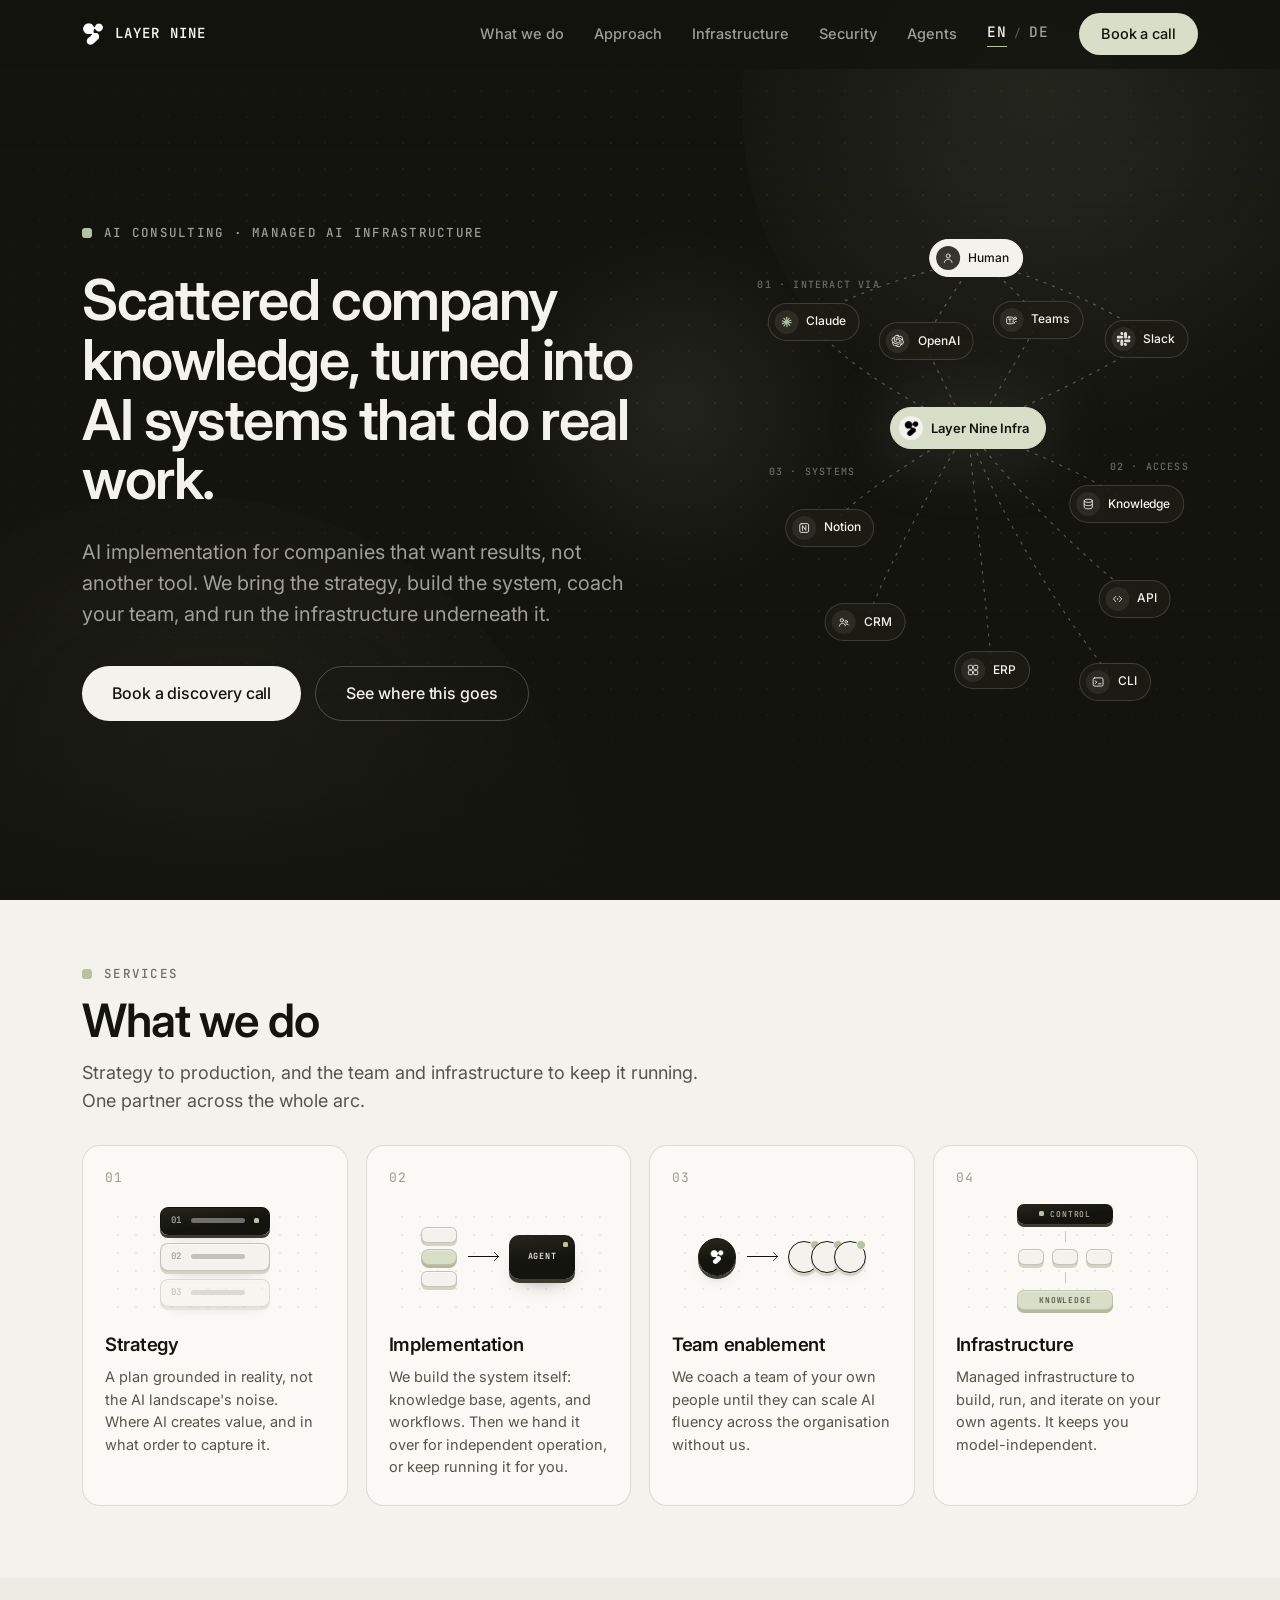
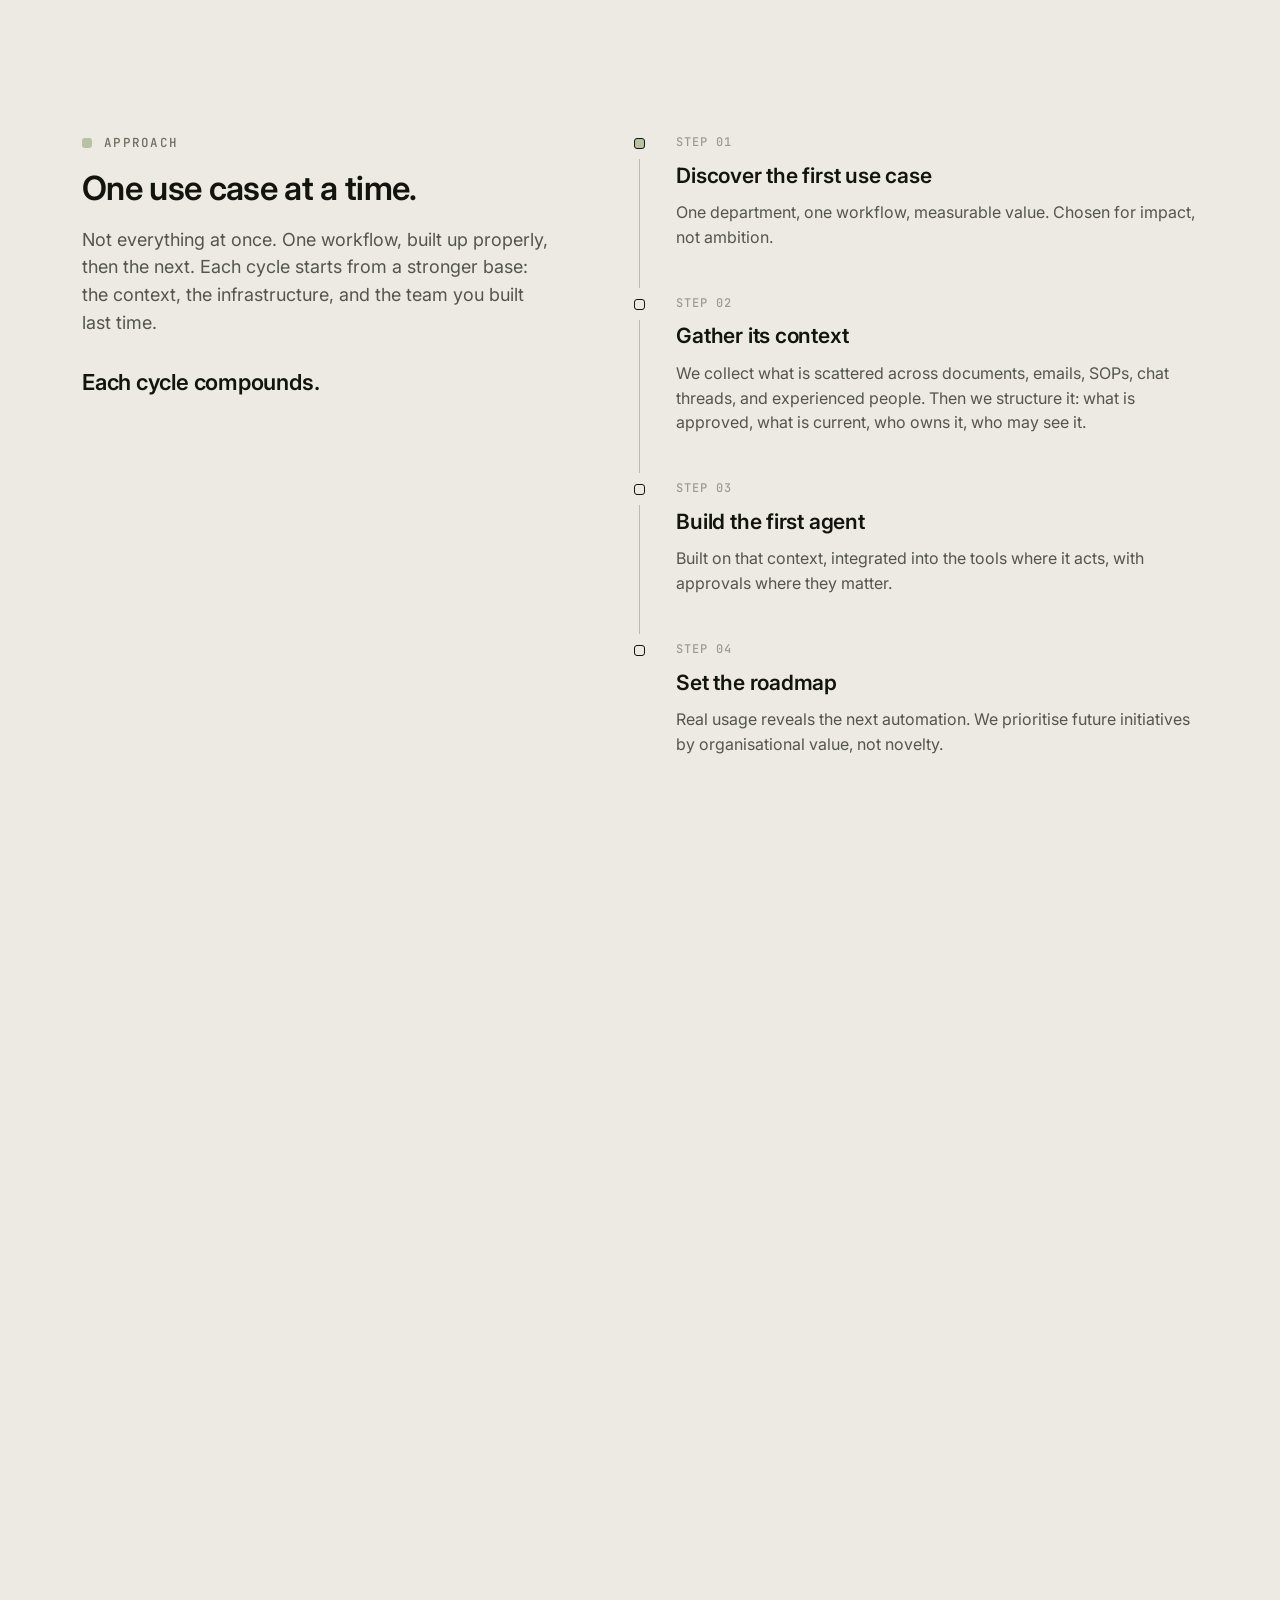
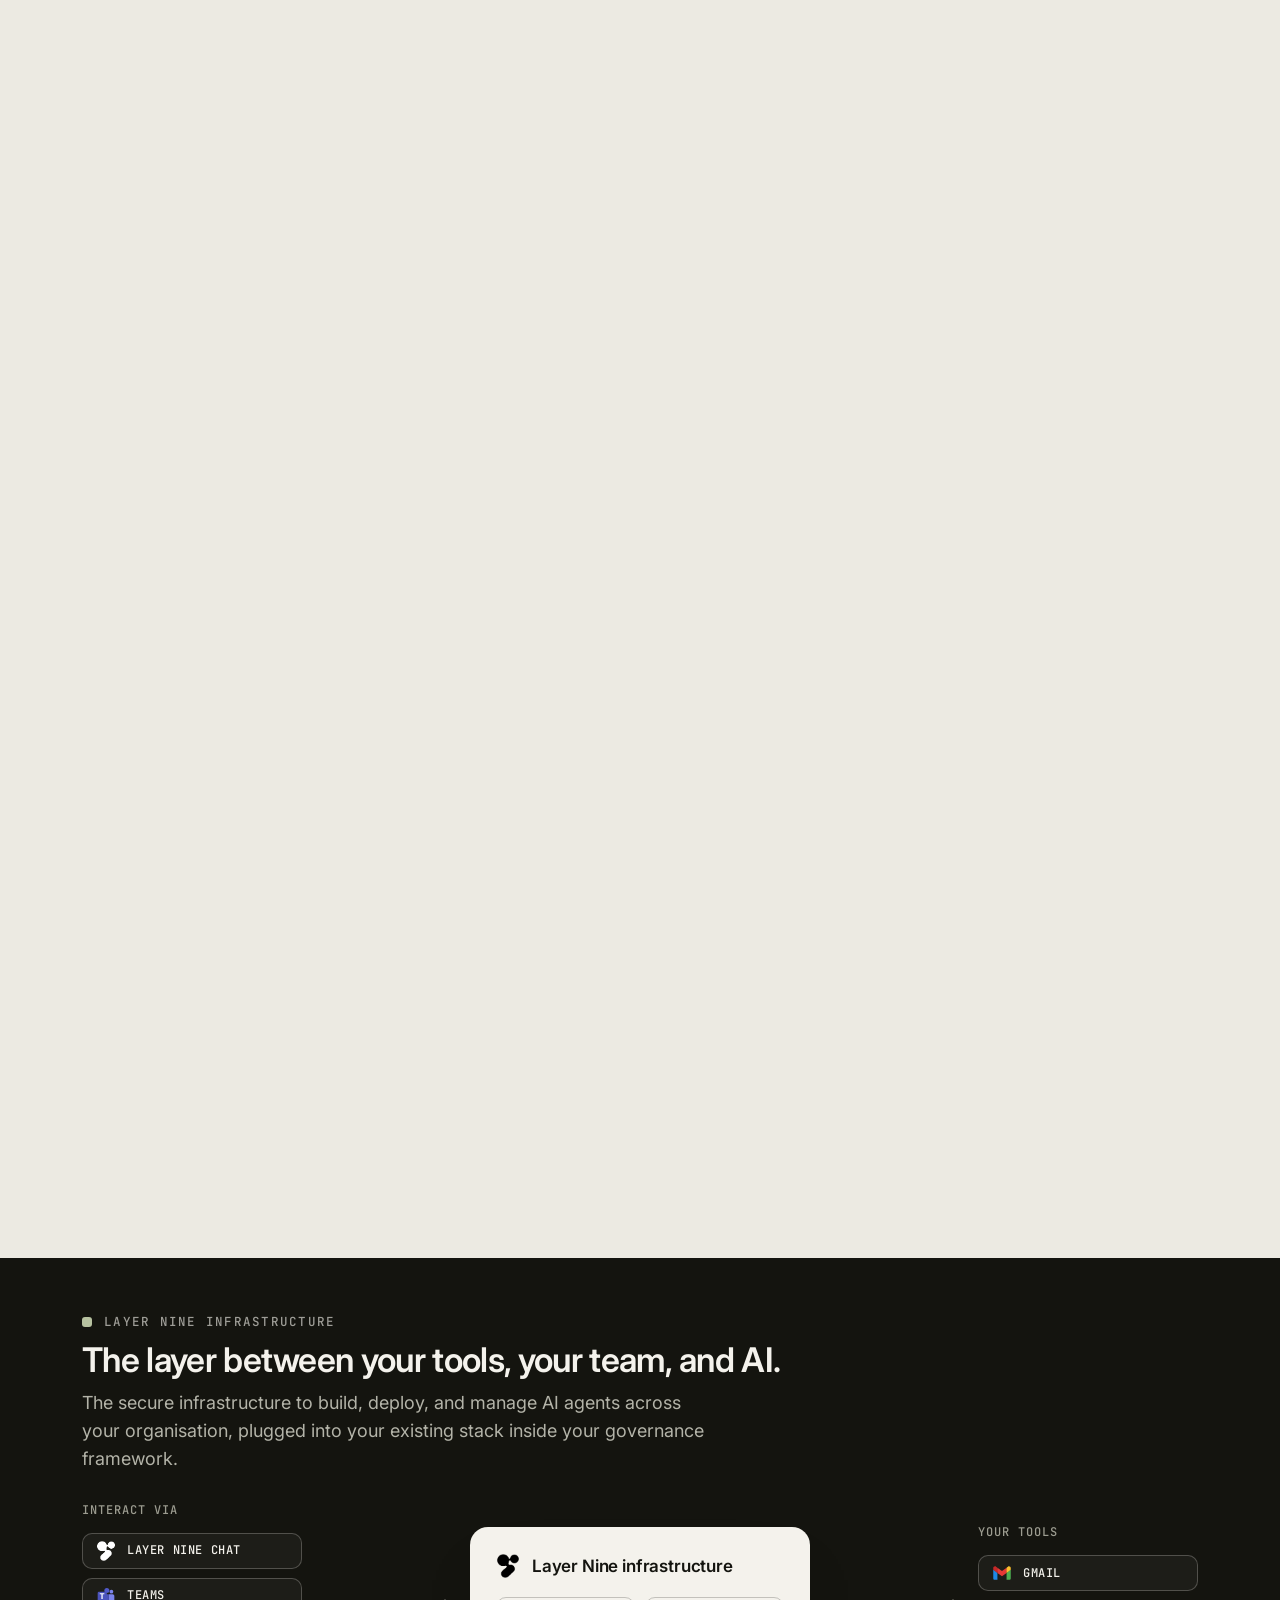
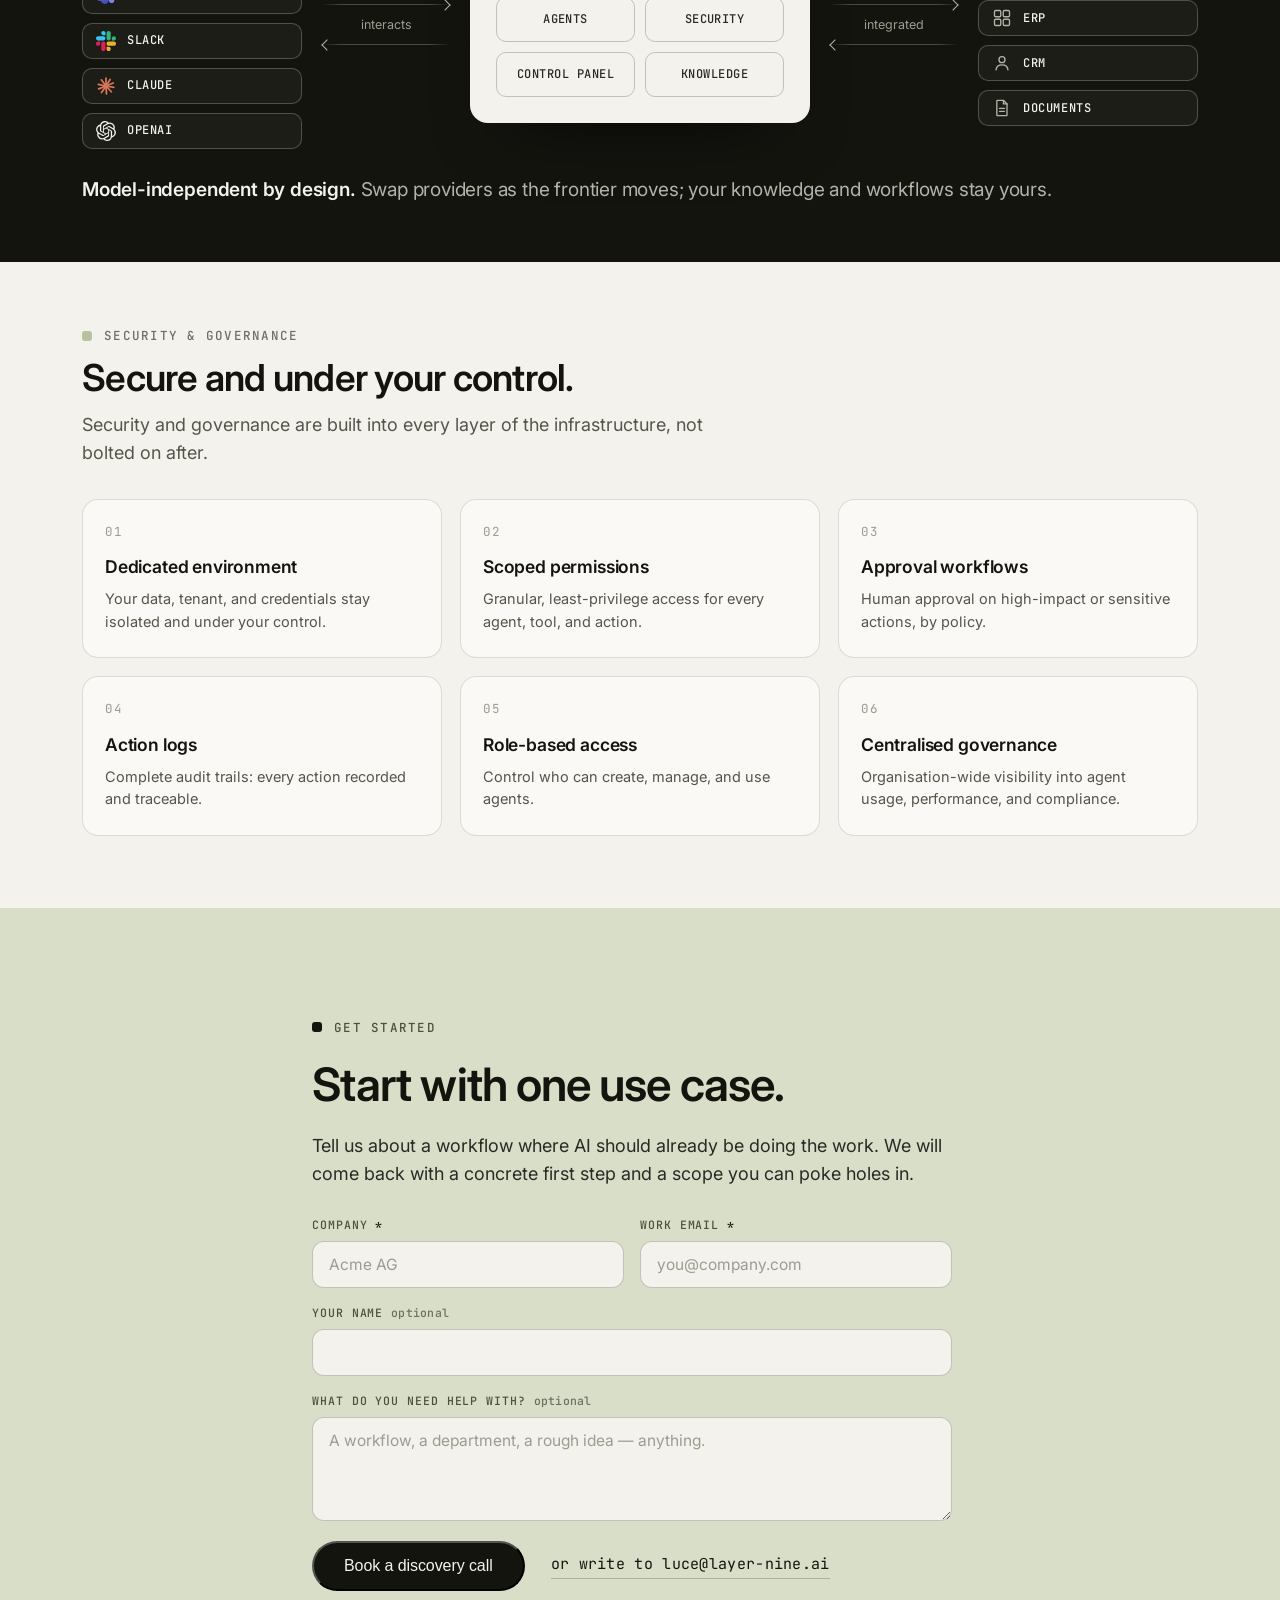
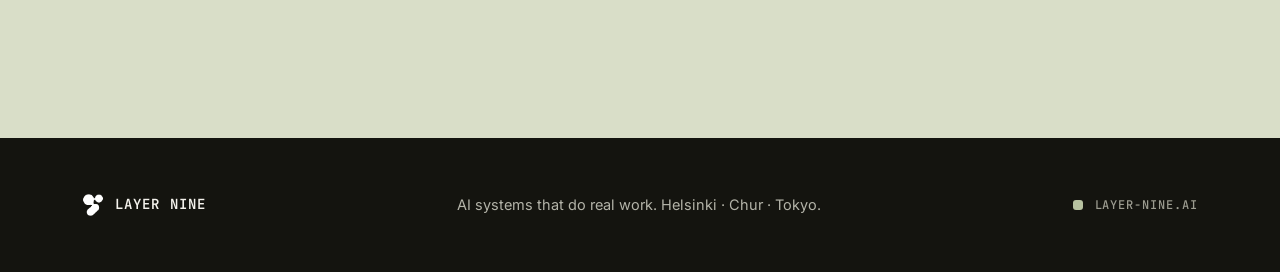
==== commit a55b50ef: "Contact form: required company/email, optional name+message, honeypot; worker endpoint sends via Res" ====
--- a/index.html
+++ b/index.html
@@ -446,10 +446,36 @@
       <p class="eyebrow eyebrow--sage"><span class="sq sq--ink"></span>Get started</p>
       <h2 class="h2 cta__title">Start with one use case.</h2>
       <p class="section__sub cta__sub">Tell us about a workflow where AI should already be doing the work. We will come back with a concrete first step and a scope you can poke holes in.</p>
-      <div class="cta__actions">
-        <a class="pill pill--dark pill--lg" href="mailto:hello@layer9.ai?subject=Discovery%20call">Book a discovery call</a>
-        <a class="cta__mail" href="mailto:hello@layer9.ai">hello@layer9.ai</a>
-      </div>
+      <form class="form" id="contactForm" novalidate
+            data-msg-success="Thank you — we will get back to you within one business day."
+            data-msg-error="Something went wrong sending your message. Your email app has been opened instead."
+            data-msg-invalid="Please fill in your company name and a valid work email."
+            data-subject="Discovery call request">
+        <div class="form__row">
+          <div class="form__field">
+            <label class="form__label" for="cf-company">Company <em>*</em></label>
+            <input class="form__input" id="cf-company" name="company" type="text" required autocomplete="organization" placeholder="Acme AG" />
+          </div>
+          <div class="form__field">
+            <label class="form__label" for="cf-email">Work email <em>*</em></label>
+            <input class="form__input" id="cf-email" name="email" type="email" required autocomplete="email" placeholder="you@company.com" />
+          </div>
+        </div>
+        <div class="form__field">
+          <label class="form__label" for="cf-name">Your name <span>optional</span></label>
+          <input class="form__input" id="cf-name" name="name" type="text" autocomplete="name" />
+        </div>
+        <div class="form__field">
+          <label class="form__label" for="cf-help">What do you need help with? <span>optional</span></label>
+          <textarea class="form__input form__input--area" id="cf-help" name="help" rows="4" placeholder="A workflow, a department, a rough idea — anything."></textarea>
+        </div>
+        <input class="form__hp" type="text" name="website" tabindex="-1" autocomplete="off" aria-hidden="true" />
+        <div class="cta__actions">
+          <button class="pill pill--dark pill--lg" type="submit">Book a discovery call</button>
+          <a class="cta__mail" href="mailto:luce@layer-nine.ai">or write to luce@layer-nine.ai</a>
+        </div>
+        <p class="form__status" role="status" aria-live="polite"></p>
+      </form>
     </div>
   </section>
 
--- a/styles.css
+++ b/styles.css
@@ -1240,10 +1240,11 @@
 .split--pin .split__side { position: static; }
 
 .step-list--scrolly .step {
-  opacity: 0.28;
-  transition: opacity 0.45s ease;
-}
-.step-list--scrolly .step.is-on { opacity: 1; }
+  opacity: 0;
+  transform: translateY(26px);
+  transition: opacity 0.55s ease, transform 0.55s var(--ease-swift);
+}
+.step-list--scrolly .step.is-on { opacity: 1; transform: none; }
 .step-list--scrolly .step__marker {
   background: var(--cream-2);
   transition: background 0.45s ease;
@@ -1462,6 +1463,64 @@
   transition: border-color 0.2s ease;
 }
 .cta__mail:hover { border-bottom-color: var(--ink); }
+
+/* contact form */
+.form {
+  width: 100%;
+  max-width: 640px;
+  display: flex;
+  flex-direction: column;
+  gap: 16px;
+  margin-top: 6px;
+}
+.form__row {
+  display: grid;
+  grid-template-columns: 1fr 1fr;
+  gap: 16px;
+}
+.form__field { display: flex; flex-direction: column; gap: 7px; }
+.form__label {
+  font-family: var(--font-mono);
+  font-size: 11.5px;
+  font-weight: 500;
+  letter-spacing: 0.08em;
+  text-transform: uppercase;
+  color: var(--sage-deep);
+}
+.form__label em { font-style: normal; color: var(--ink); }
+.form__label span { text-transform: none; letter-spacing: 0.02em; color: var(--muted); }
+.form__input {
+  width: 100%;
+  border: 1px solid var(--line-strong);
+  border-radius: 12px;
+  background: var(--cream);
+  padding: 13px 16px;
+  font-family: var(--font-sans);
+  font-size: 15.5px;
+  color: var(--ink);
+  transition: border-color 0.2s ease, box-shadow 0.2s ease;
+}
+.form__input::placeholder { color: var(--muted-2); }
+.form__input:focus {
+  outline: none;
+  border-color: var(--sage-deep);
+  box-shadow: 0 0 0 3px rgba(74, 82, 56, 0.15);
+}
+.form__input--area { resize: vertical; min-height: 96px; }
+.form__input.is-invalid { border-color: #a04b3c; box-shadow: 0 0 0 3px rgba(160, 75, 60, 0.14); }
+.form__hp { position: absolute; left: -9999px; width: 1px; height: 1px; opacity: 0; }
+.form .cta__actions { margin-top: 4px; }
+.form__status { font-size: 15px; font-weight: 500; color: var(--sage-deep); min-height: 1.4em; margin: 0; }
+.form__status.is-error { color: #a04b3c; }
+.form.is-sent .form__row,
+.form.is-sent .form__field,
+.form.is-sent .form__hp,
+.form.is-sent .cta__actions { display: none; }
+.form.is-sent .form__status { font-size: 18px; }
+
+@media (max-width: 680px) {
+  .form__row { grid-template-columns: 1fr; }
+}
 
 /* ---------- footer ---------- */
 
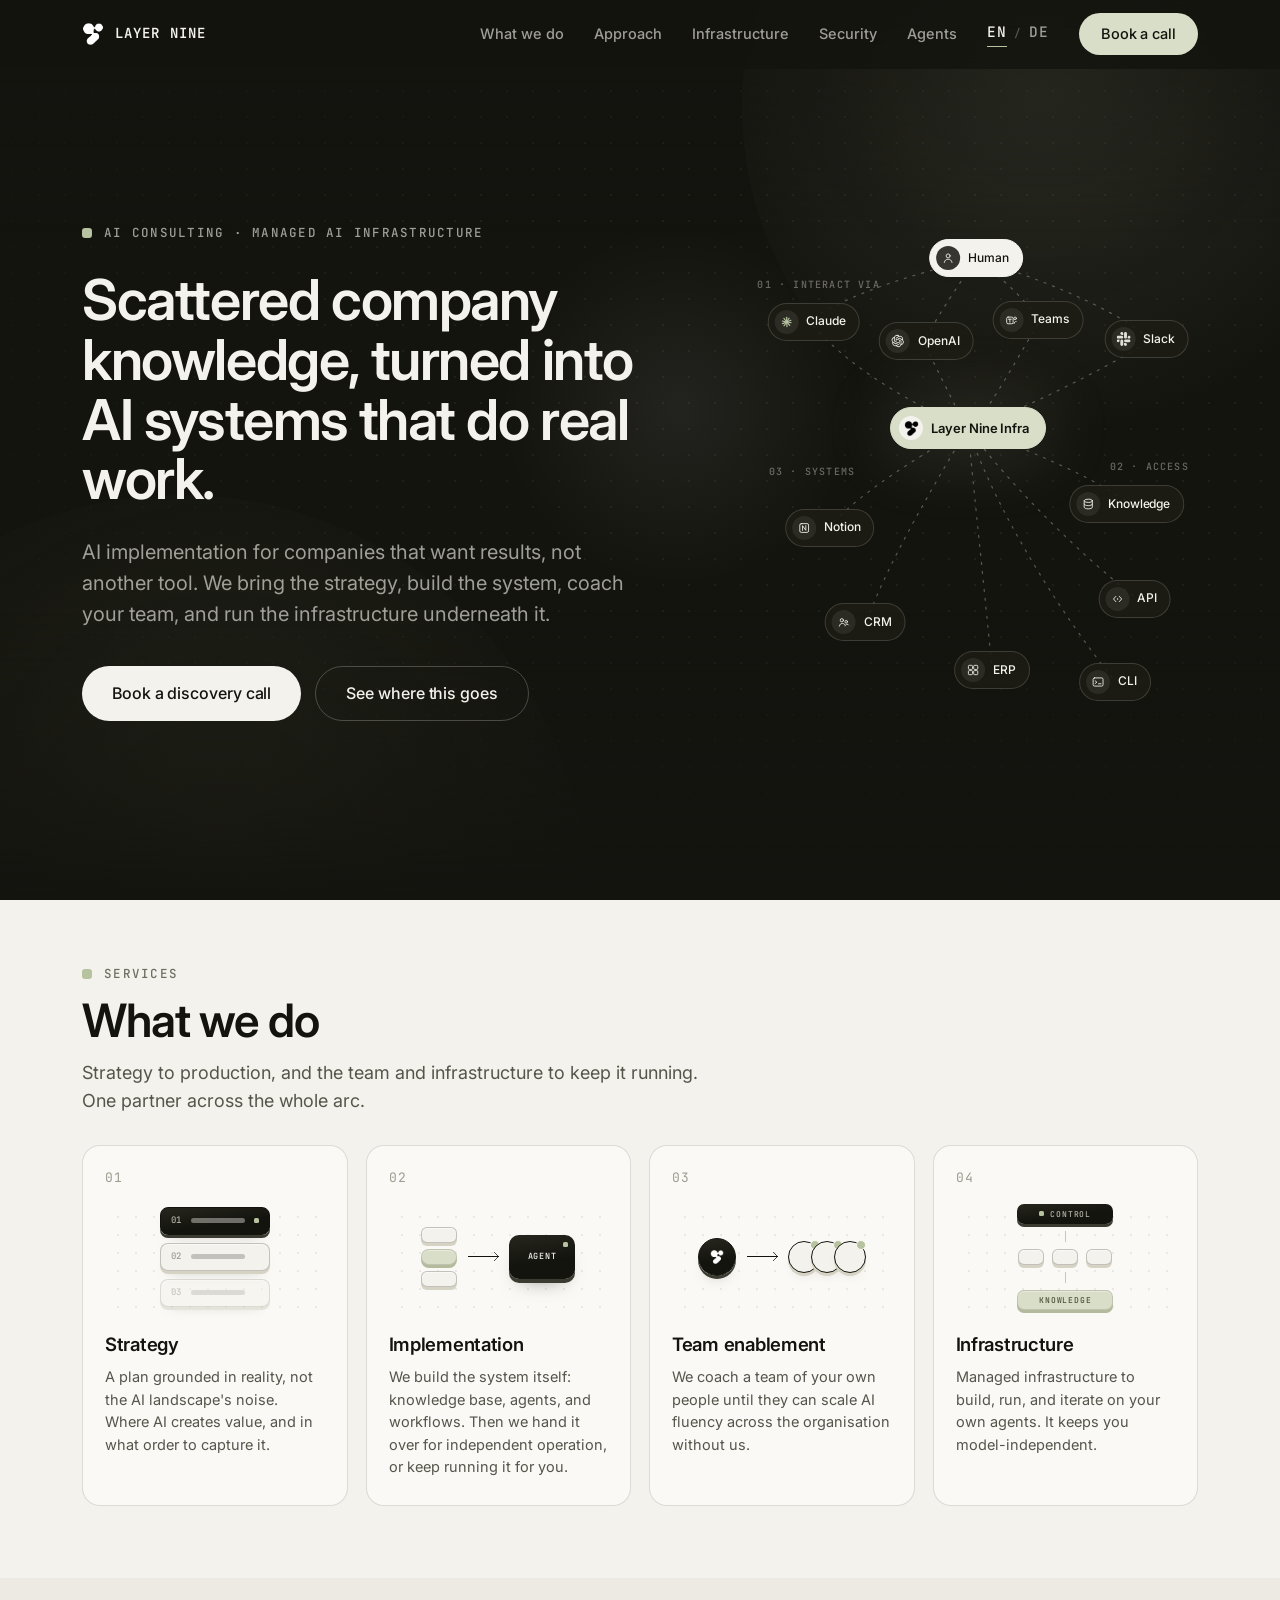
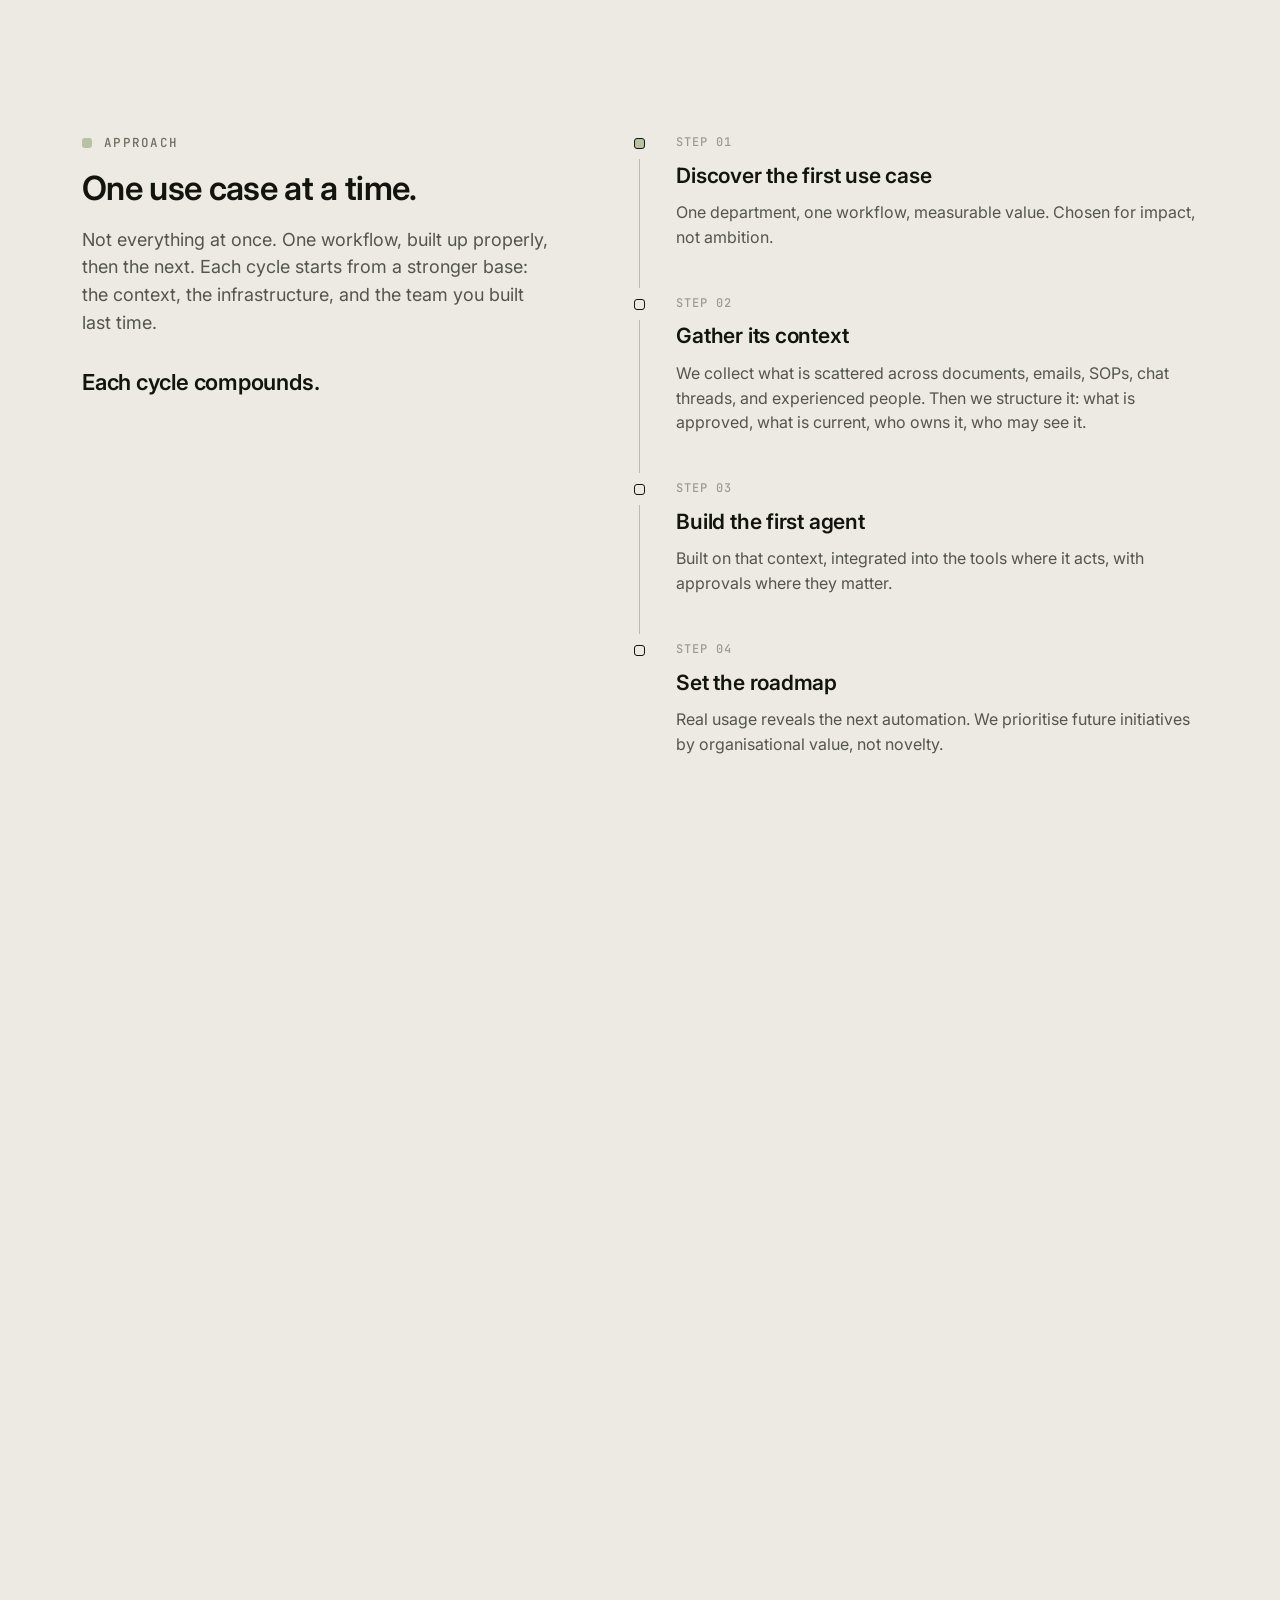
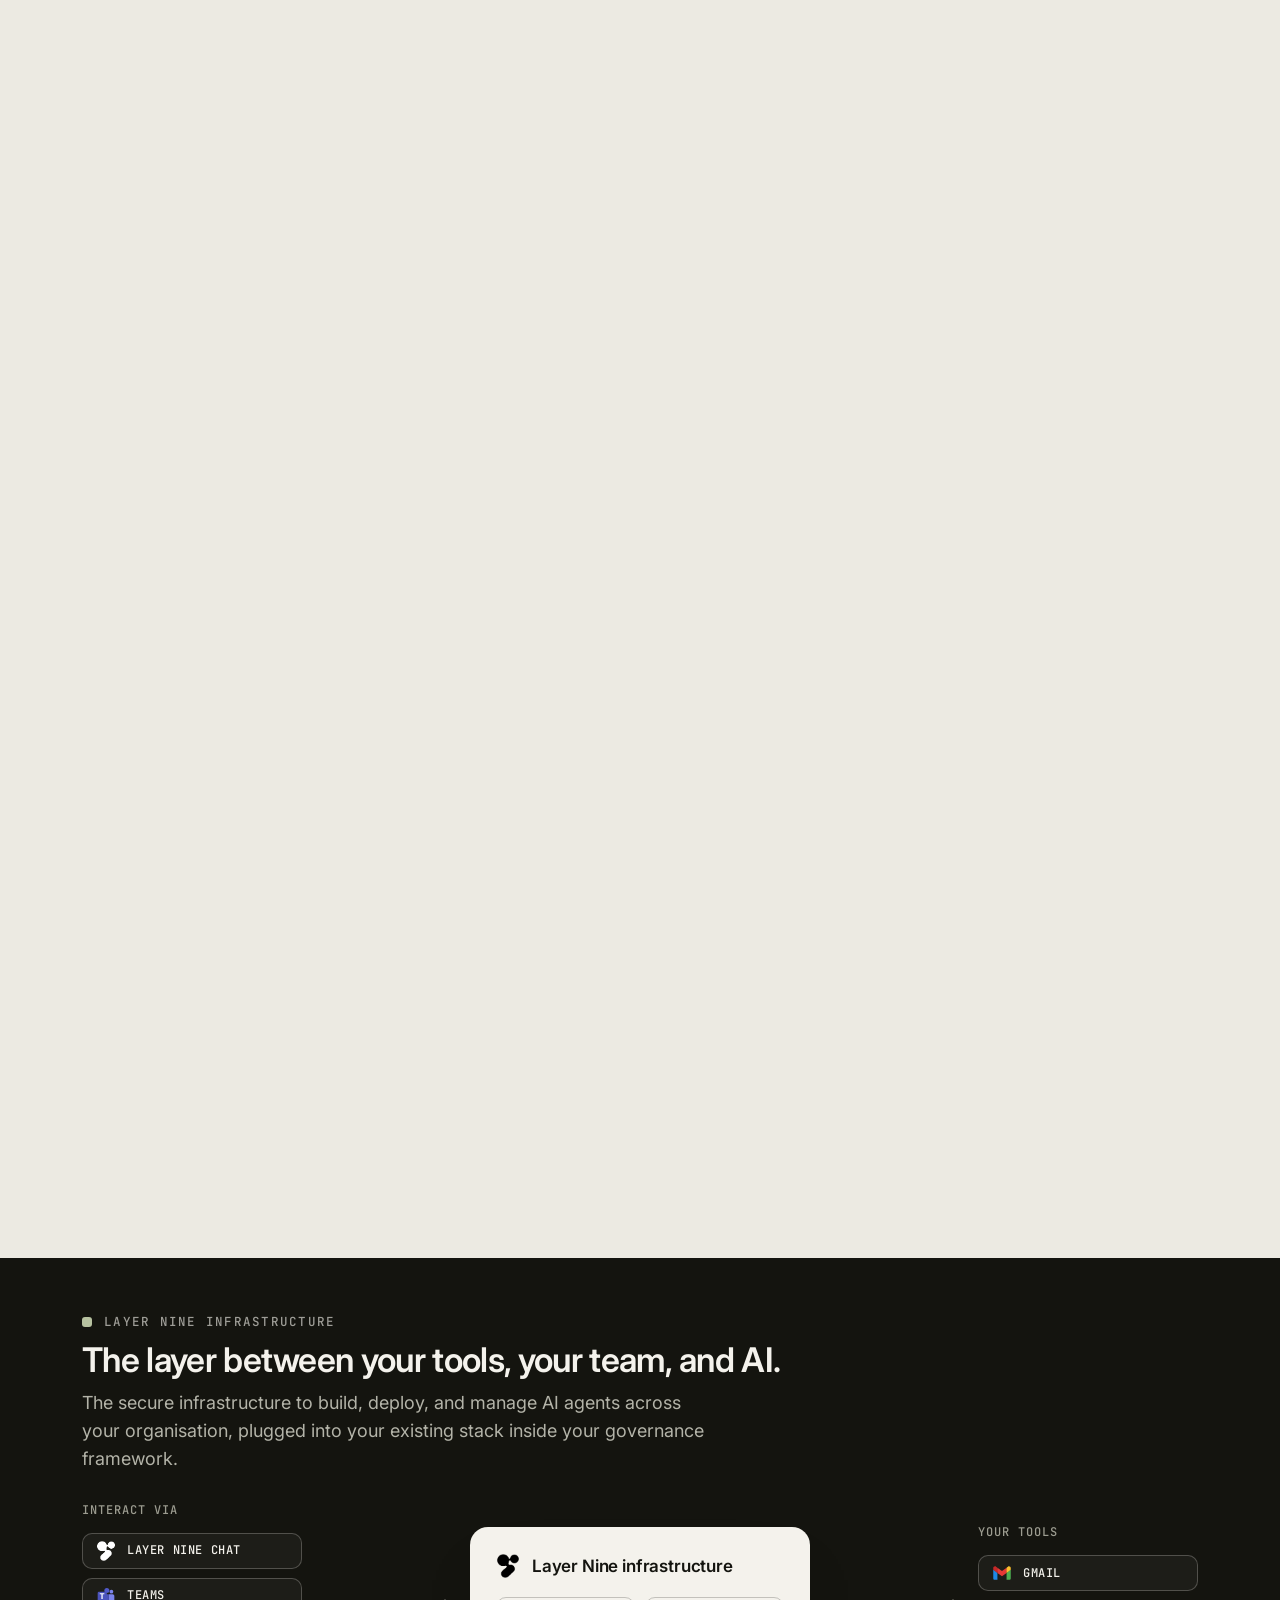
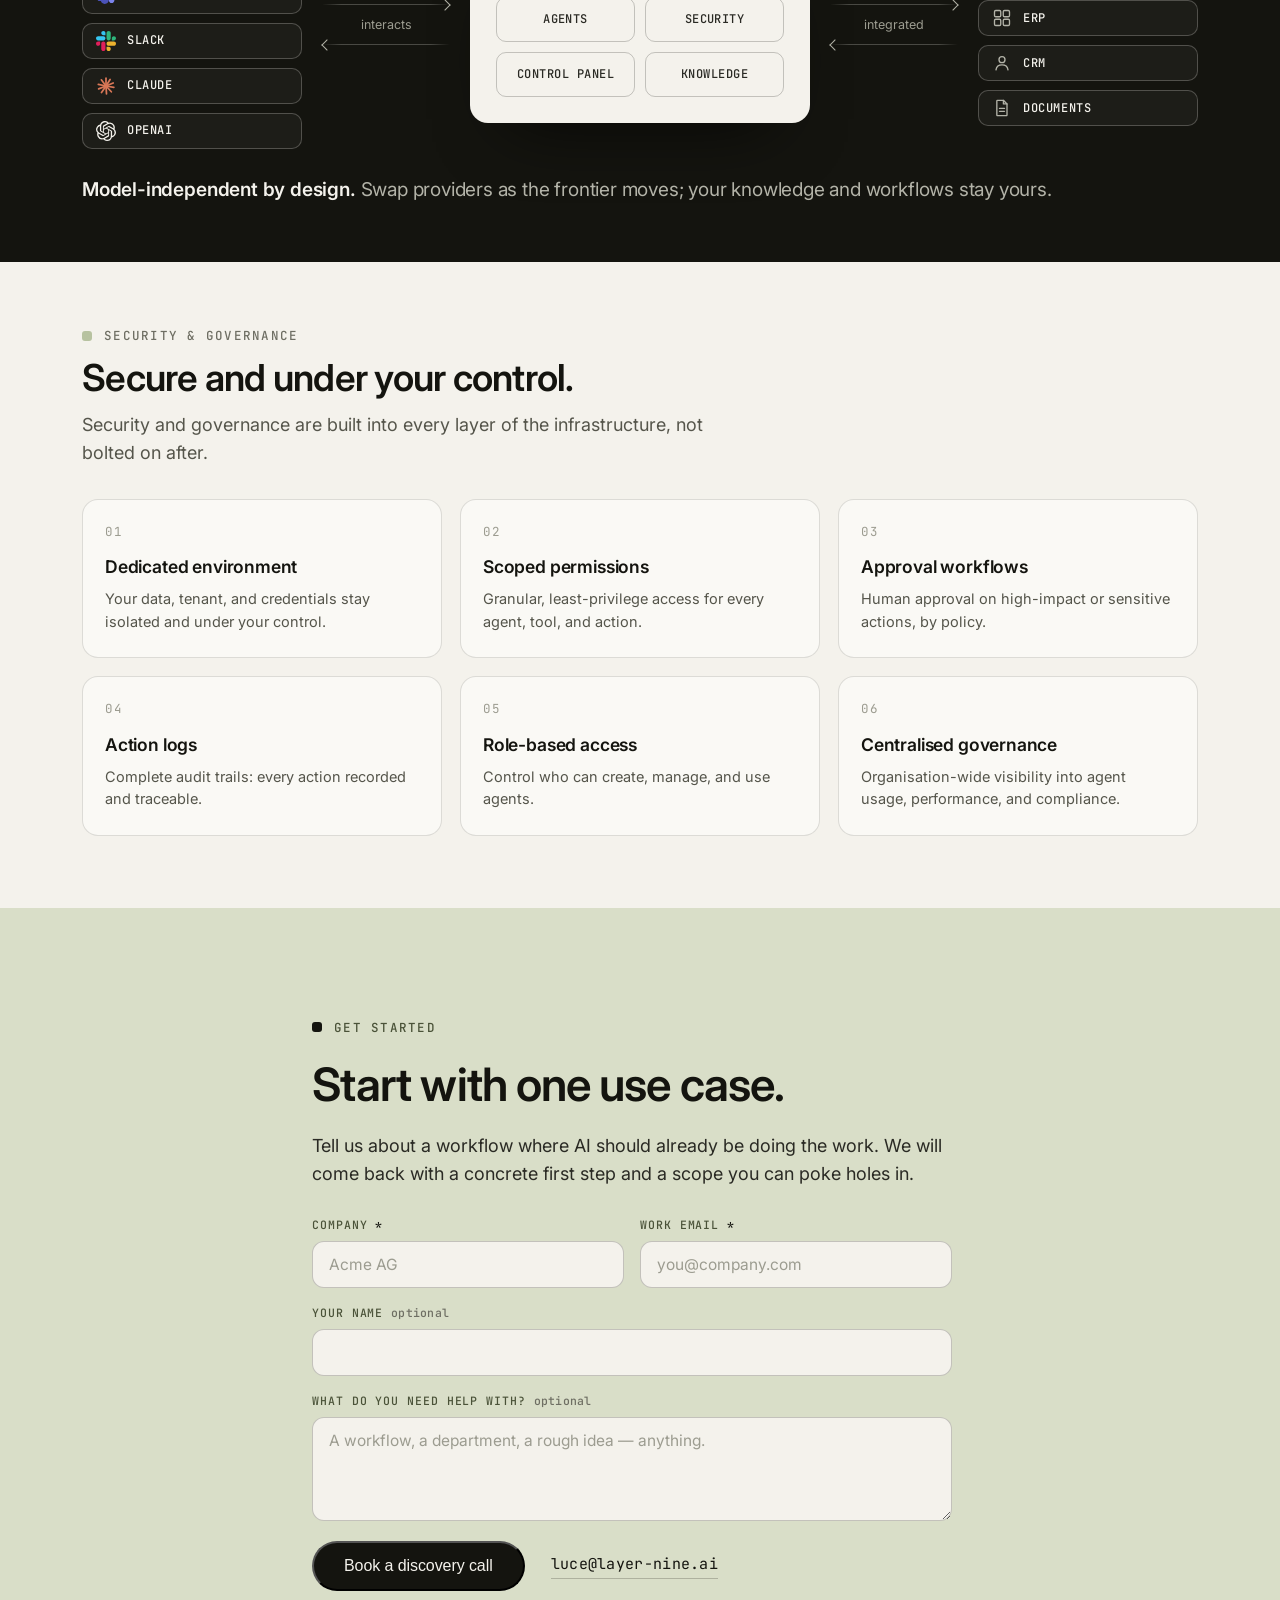
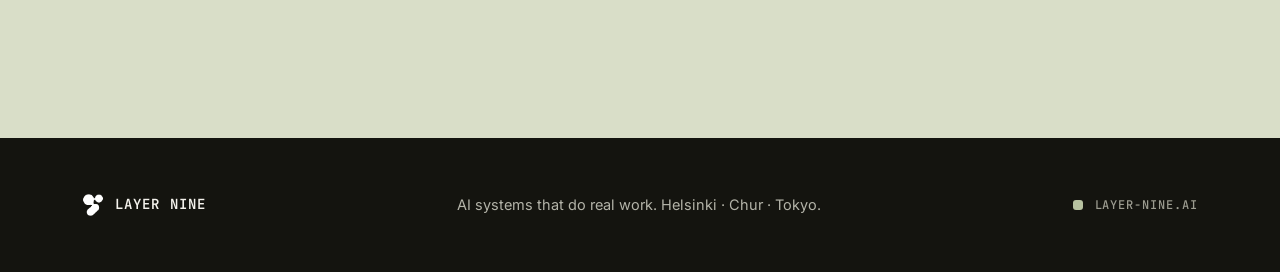
==== commit 547ef591: "Contact form: link shows just luce@layer-nine.ai" ====
--- a/index.html
+++ b/index.html
@@ -472,7 +472,7 @@
         <input class="form__hp" type="text" name="website" tabindex="-1" autocomplete="off" aria-hidden="true" />
         <div class="cta__actions">
           <button class="pill pill--dark pill--lg" type="submit">Book a discovery call</button>
-          <a class="cta__mail" href="mailto:luce@layer-nine.ai">or write to luce@layer-nine.ai</a>
+          <a class="cta__mail" href="mailto:luce@layer-nine.ai">luce@layer-nine.ai</a>
         </div>
         <p class="form__status" role="status" aria-live="polite"></p>
       </form>
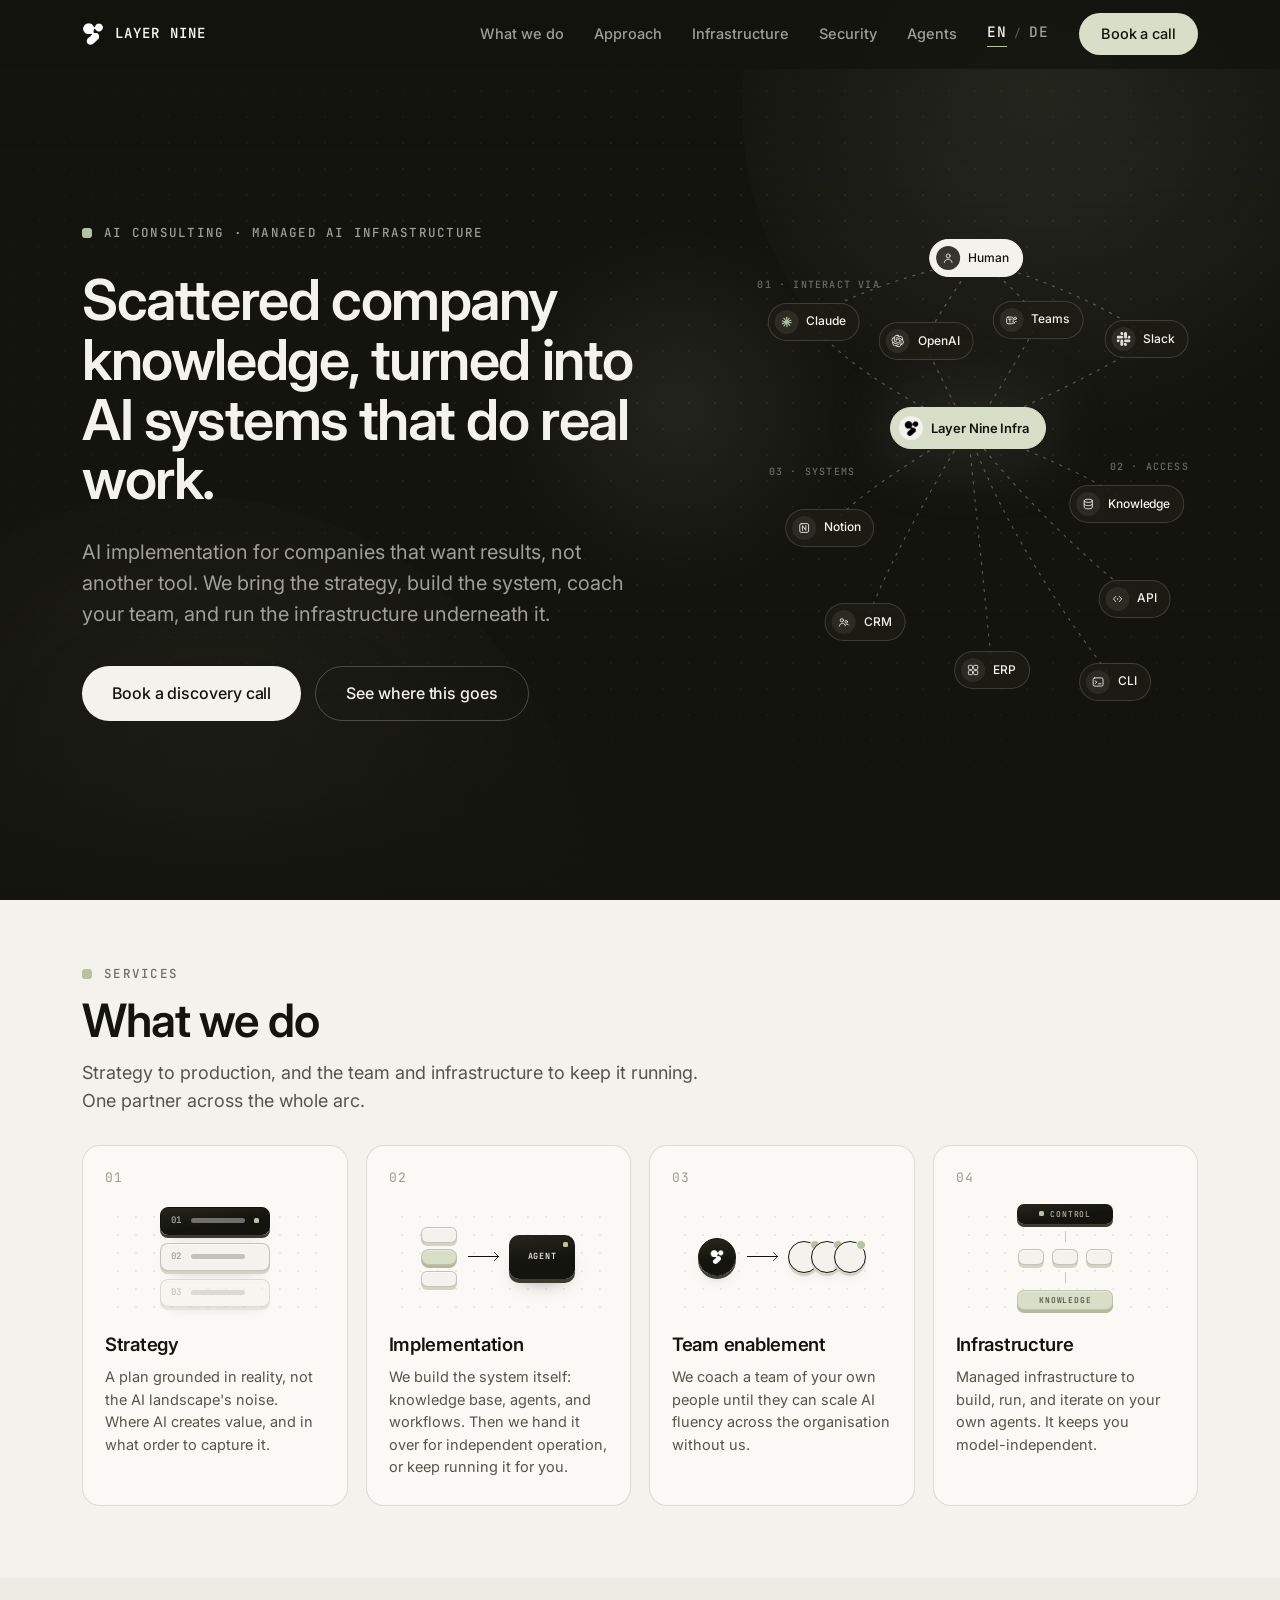
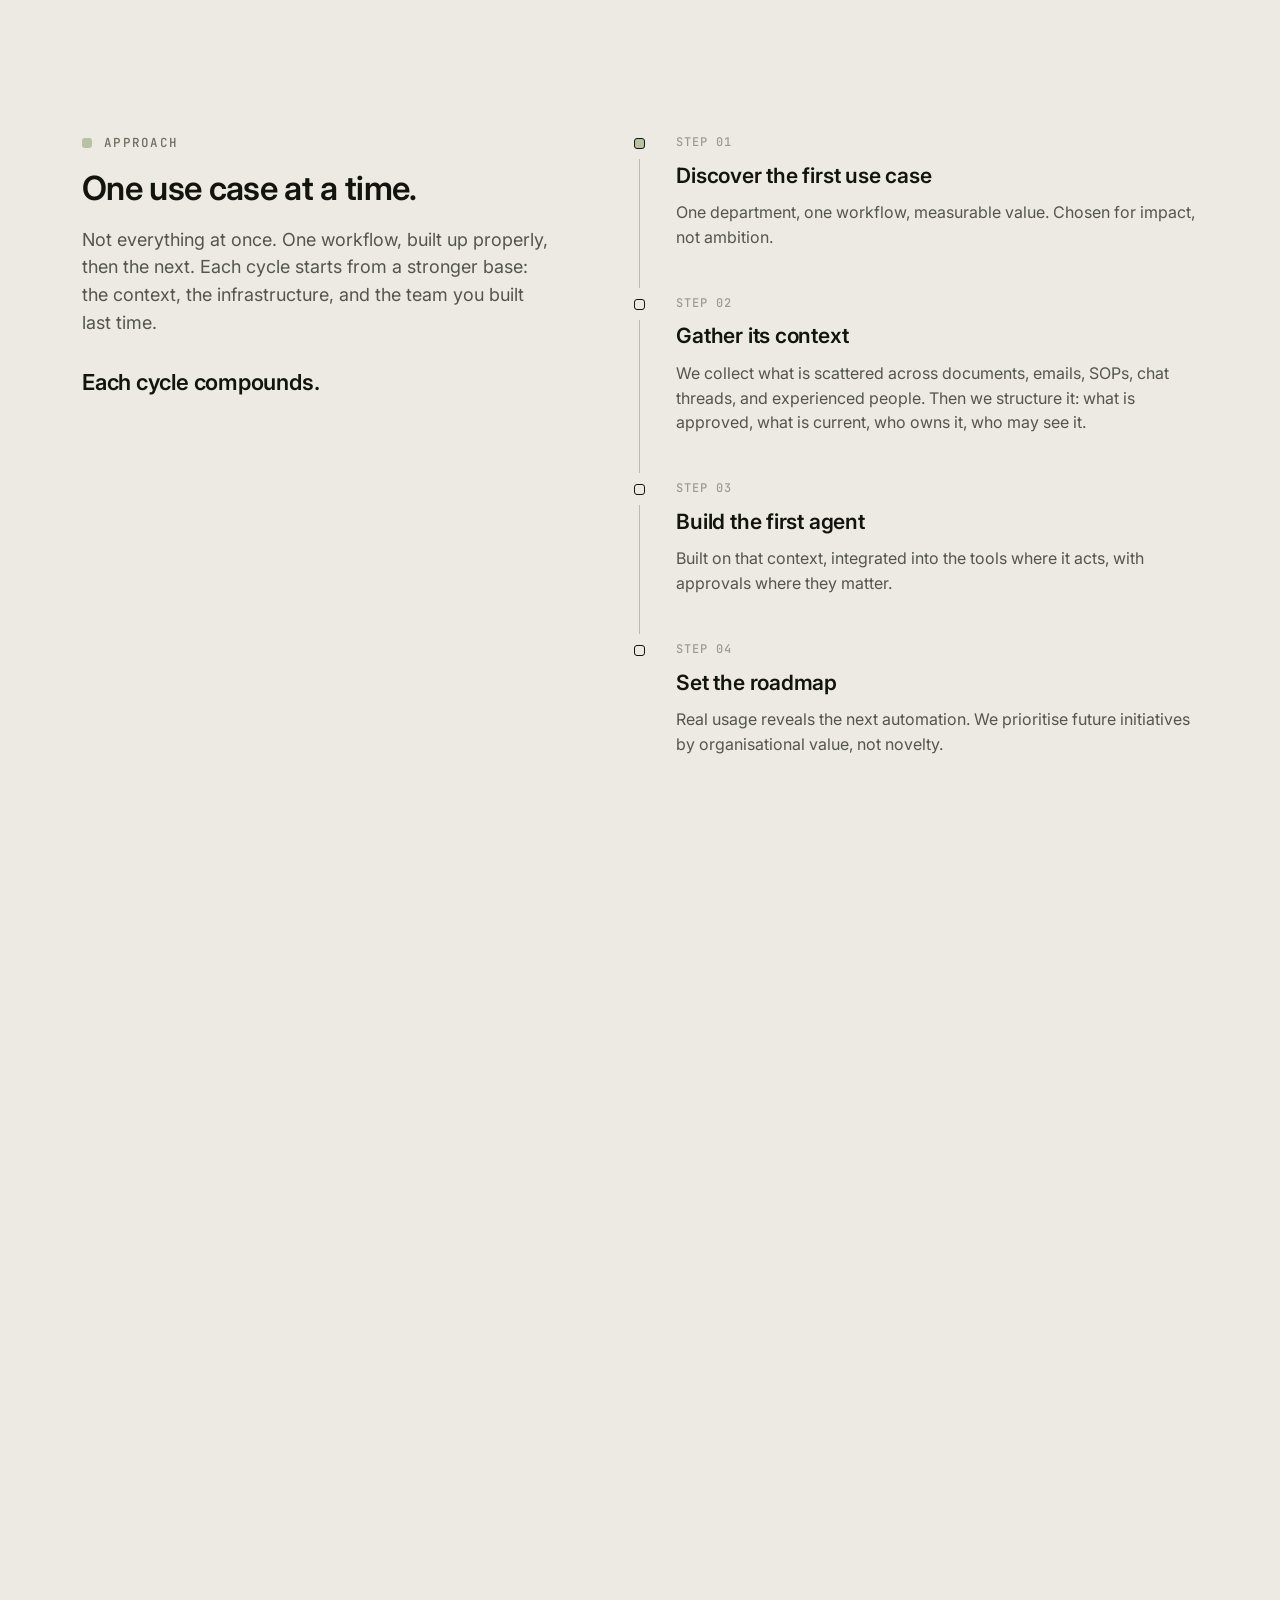
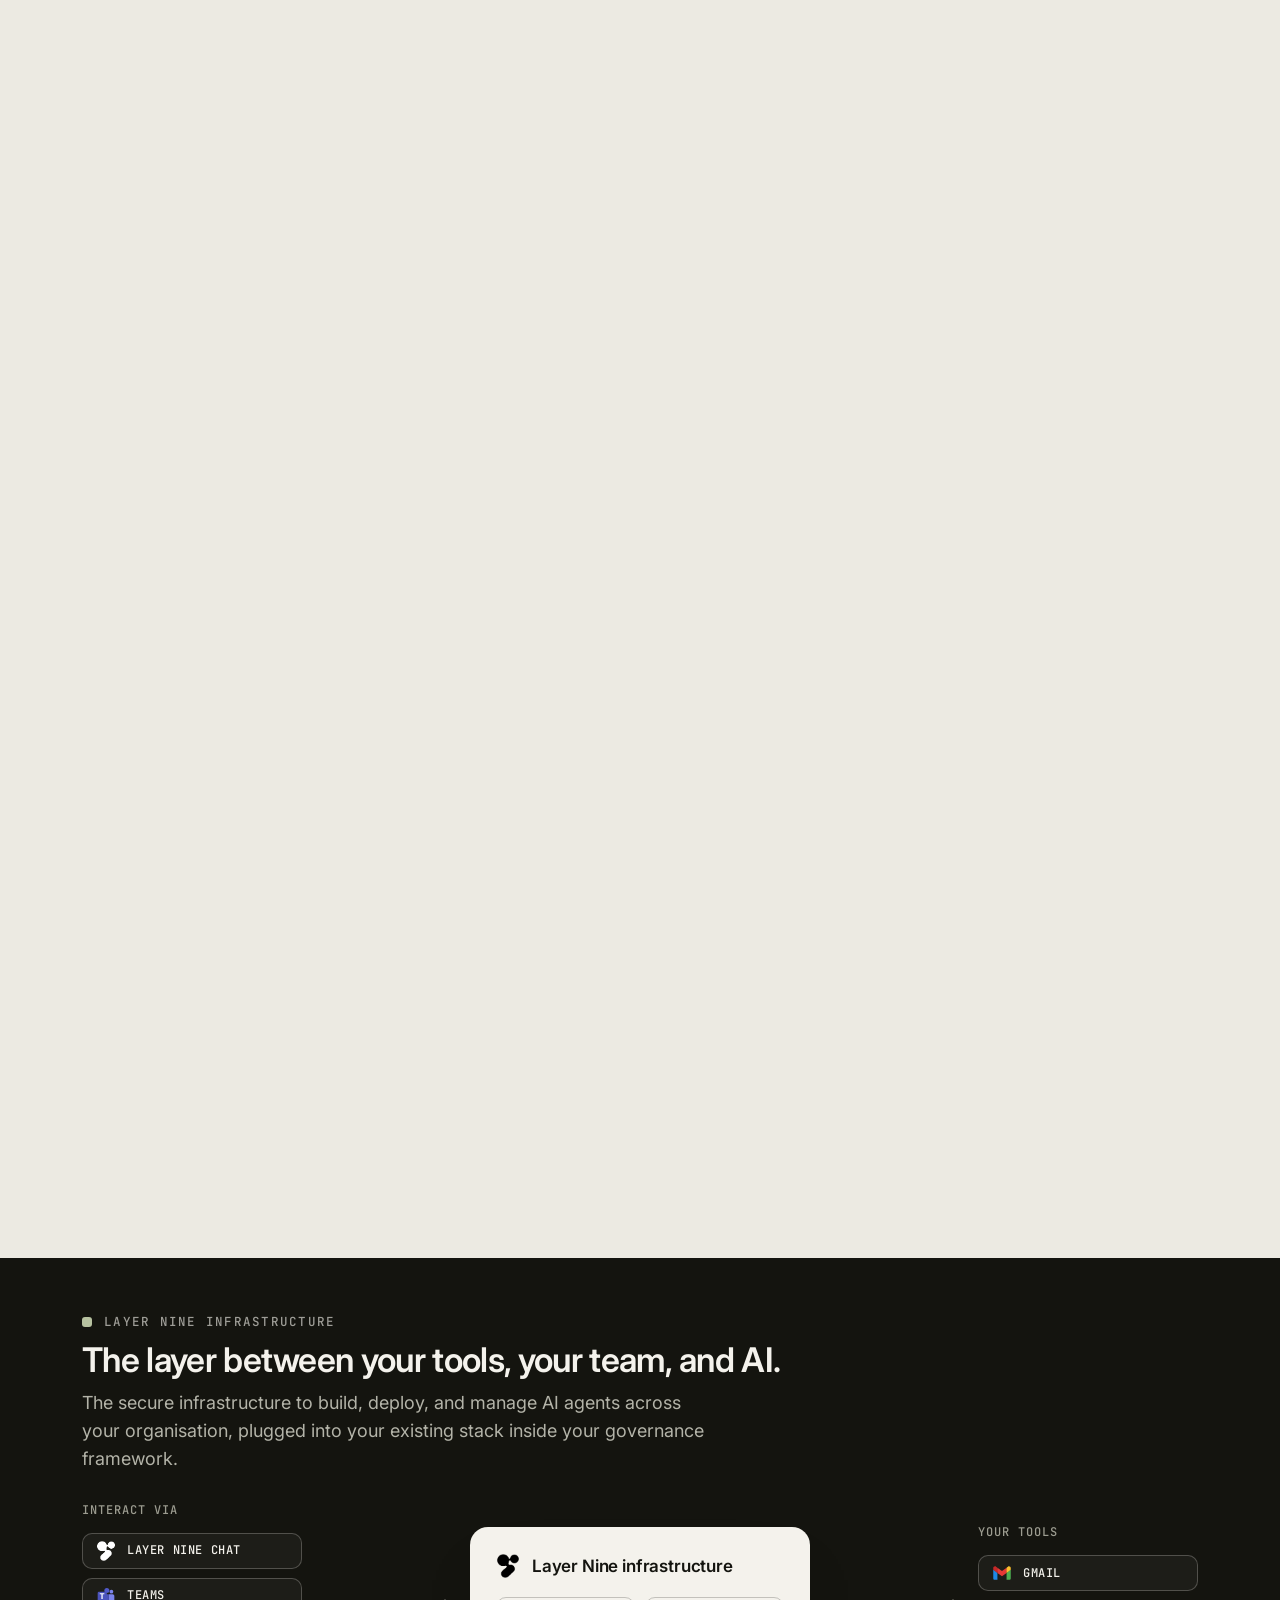
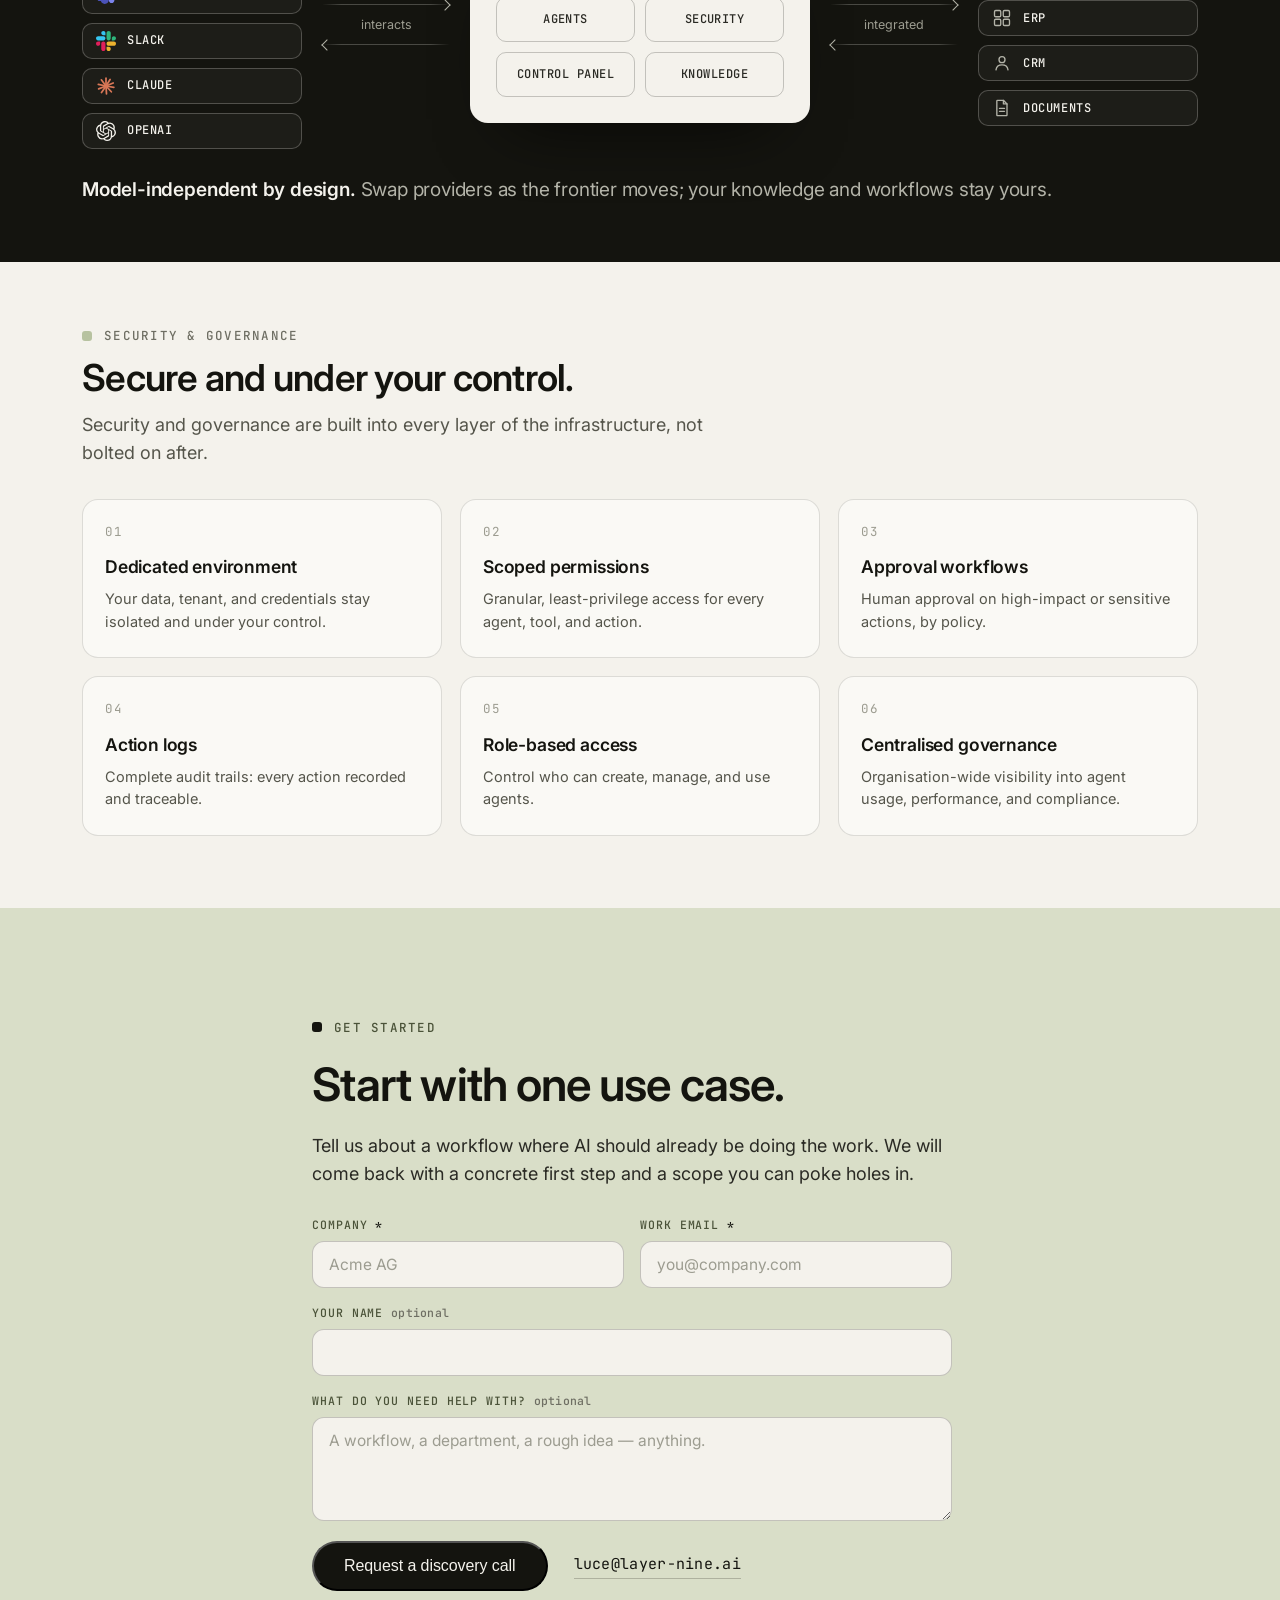
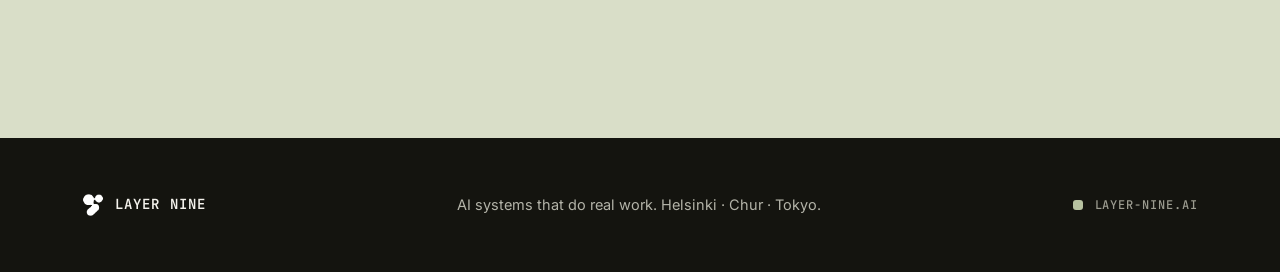
==== commit 2a78ade6: "Form submit button: Request a discovery call" ====
--- a/index.html
+++ b/index.html
@@ -14,7 +14,7 @@
 <link rel="preconnect" href="https://fonts.googleapis.com">
 <link rel="preconnect" href="https://fonts.gstatic.com" crossorigin>
 <link rel="stylesheet" href="https://fonts.googleapis.com/css2?family=Inter:wght@400;500;600;700&family=JetBrains+Mono:wght@400;500;600&display=swap">
-<link rel="stylesheet" href="styles.css?v=1" />
+<link rel="stylesheet" href="styles.css?v=2" />
 </head>
 <body>
 
@@ -471,7 +471,7 @@
         </div>
         <input class="form__hp" type="text" name="website" tabindex="-1" autocomplete="off" aria-hidden="true" />
         <div class="cta__actions">
-          <button class="pill pill--dark pill--lg" type="submit">Book a discovery call</button>
+          <button class="pill pill--dark pill--lg" type="submit">Request a discovery call</button>
           <a class="cta__mail" href="mailto:luce@layer-nine.ai">luce@layer-nine.ai</a>
         </div>
         <p class="form__status" role="status" aria-live="polite"></p>
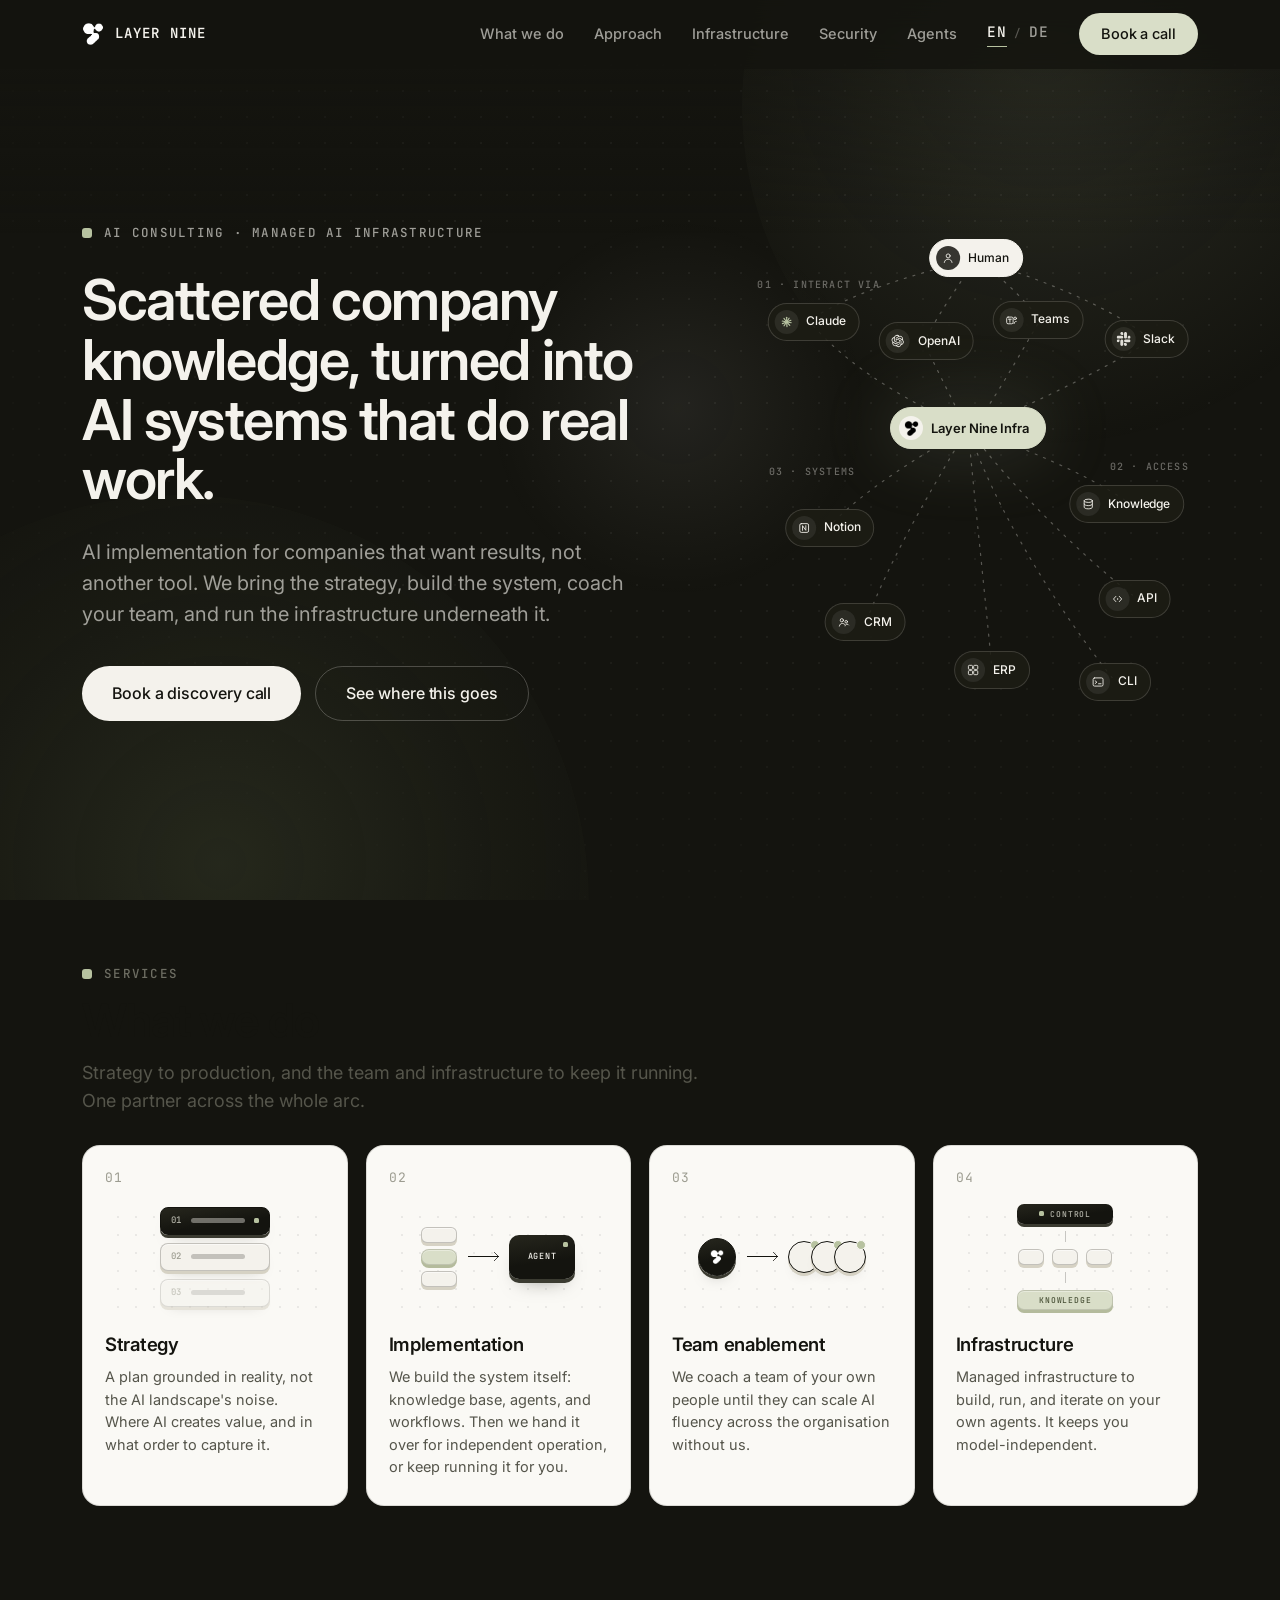
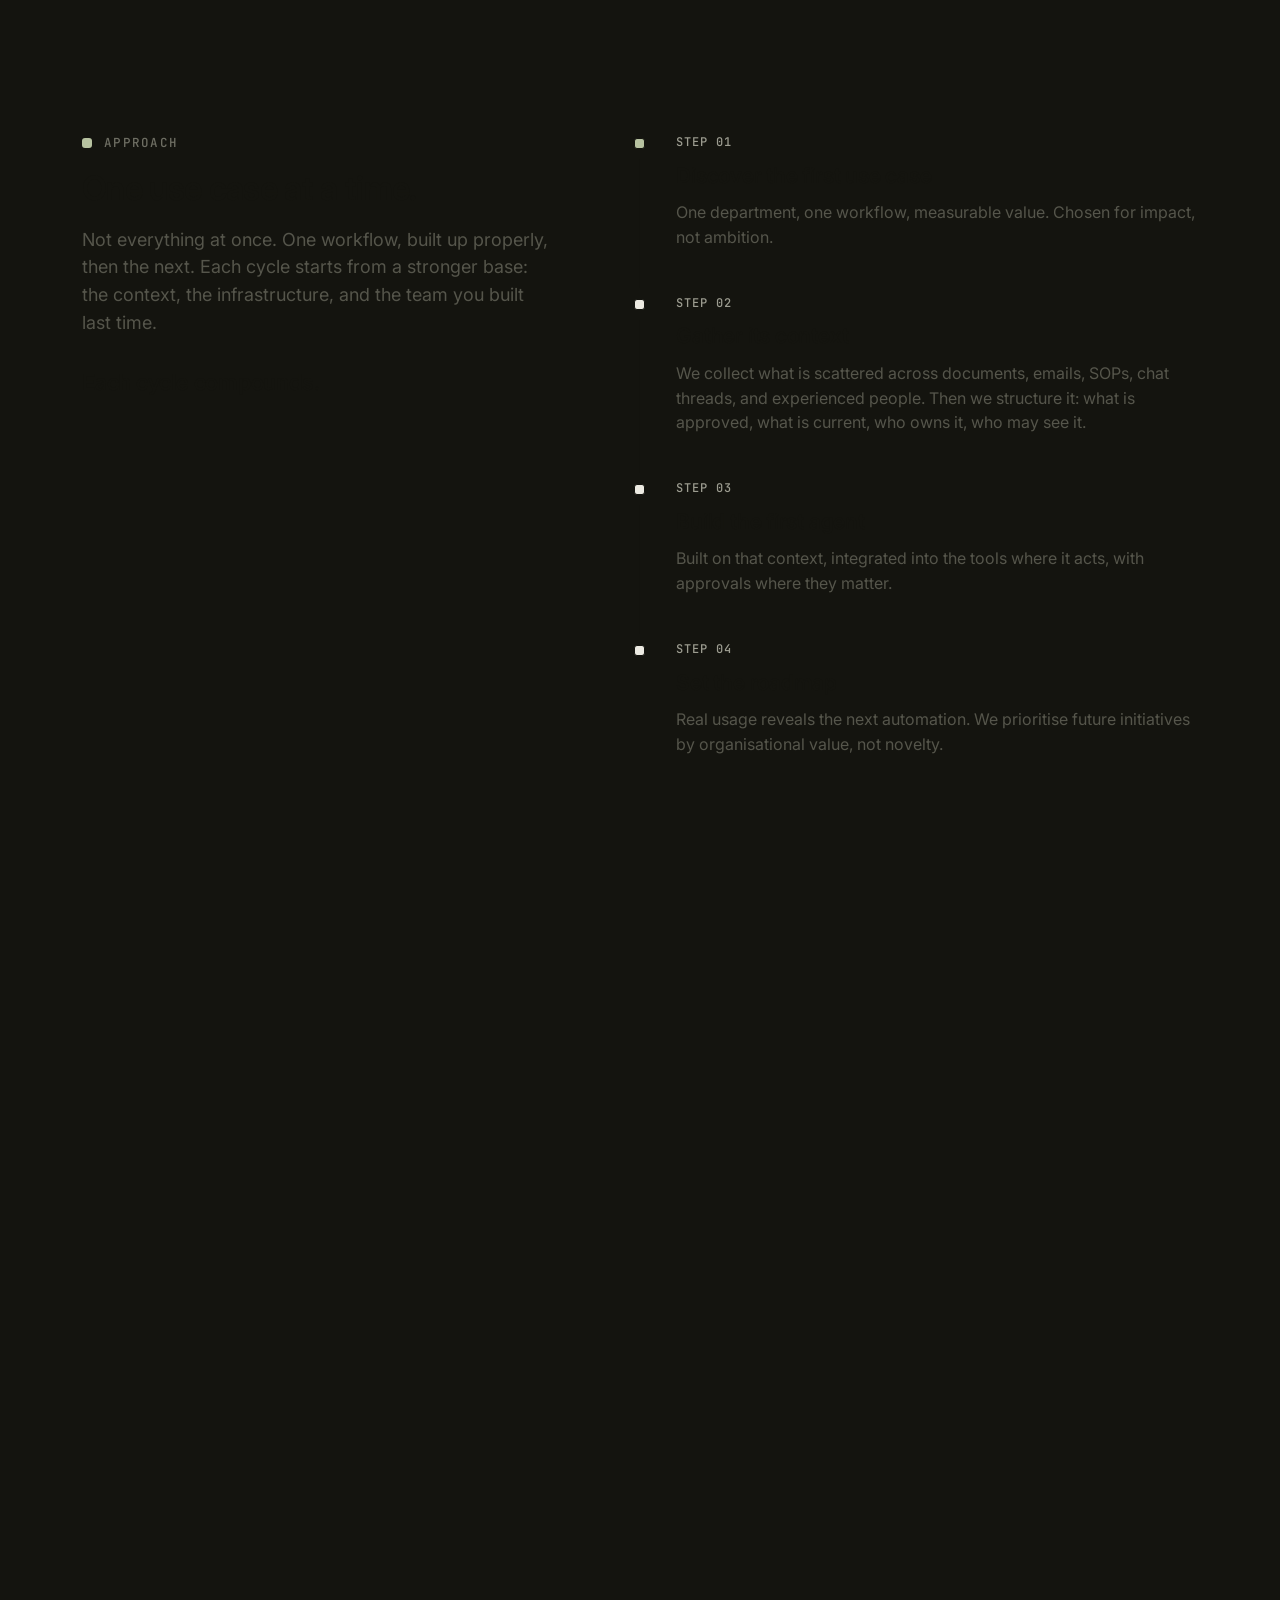
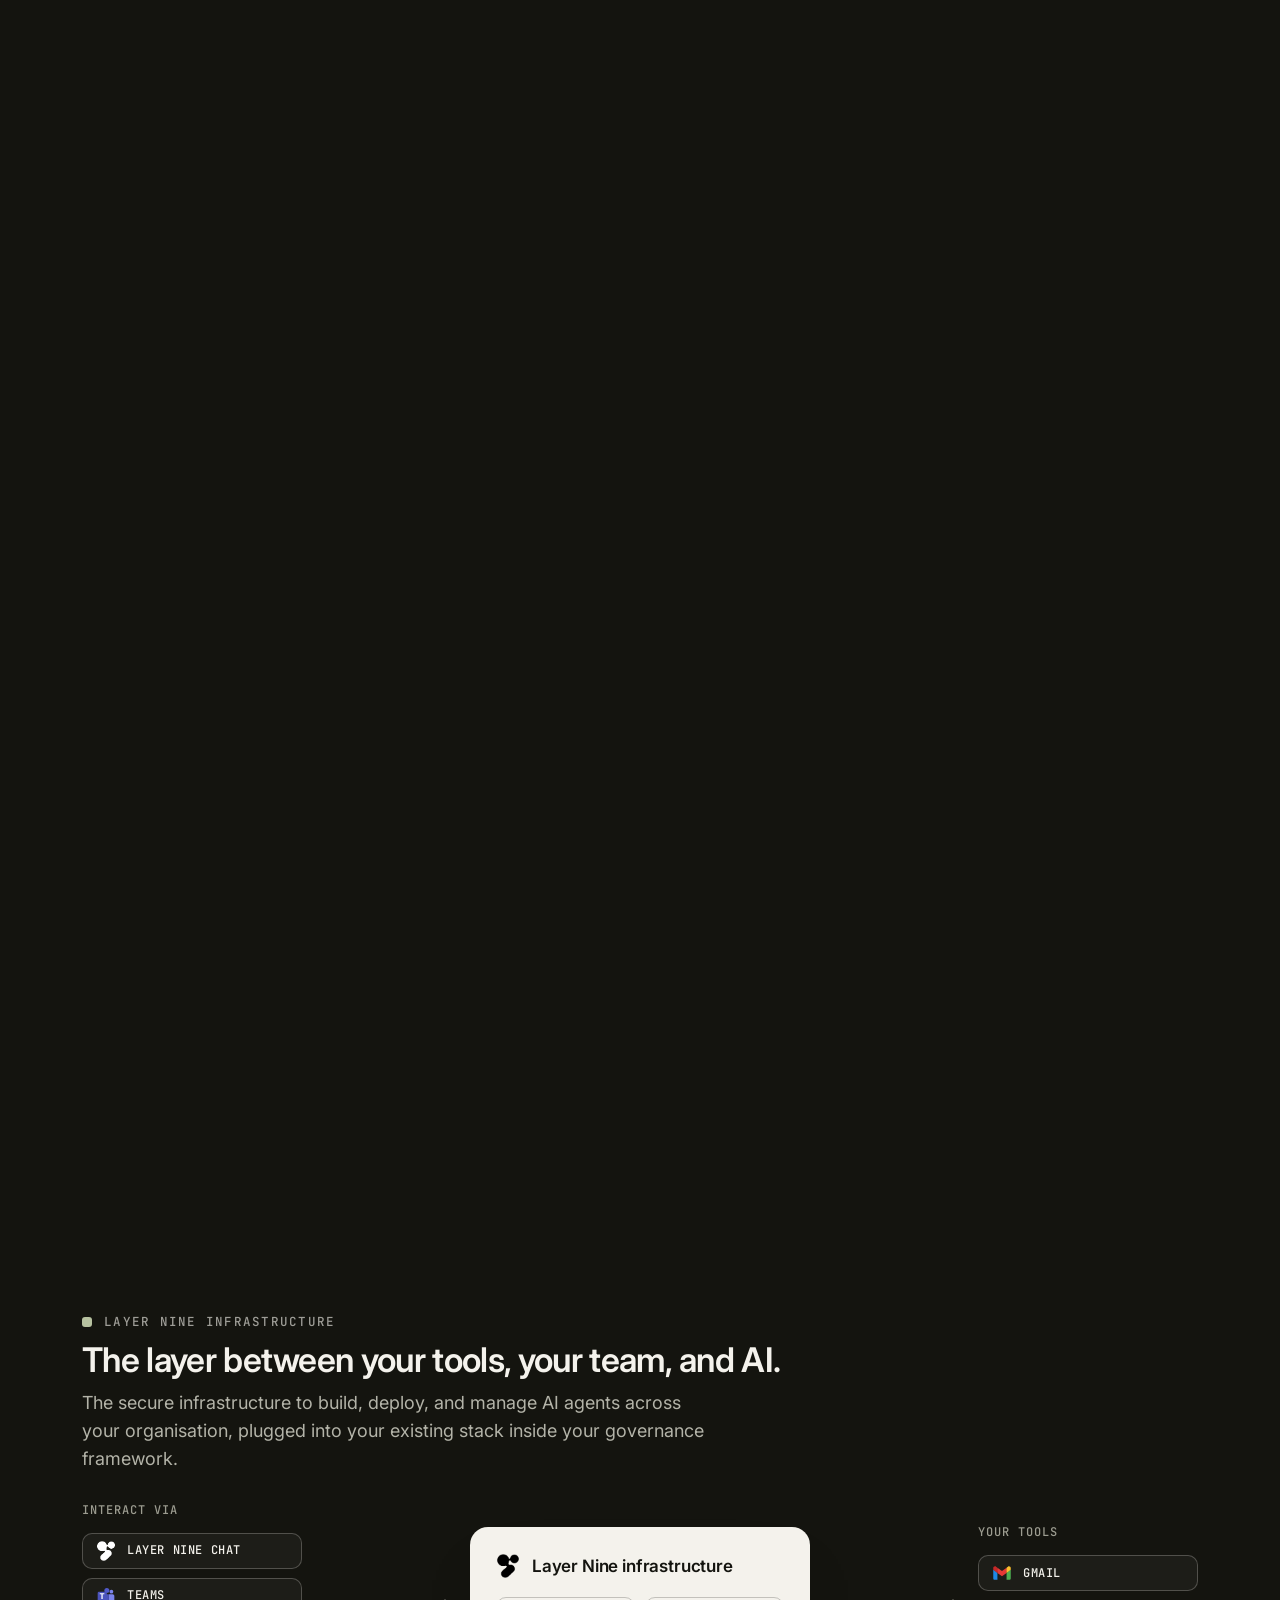
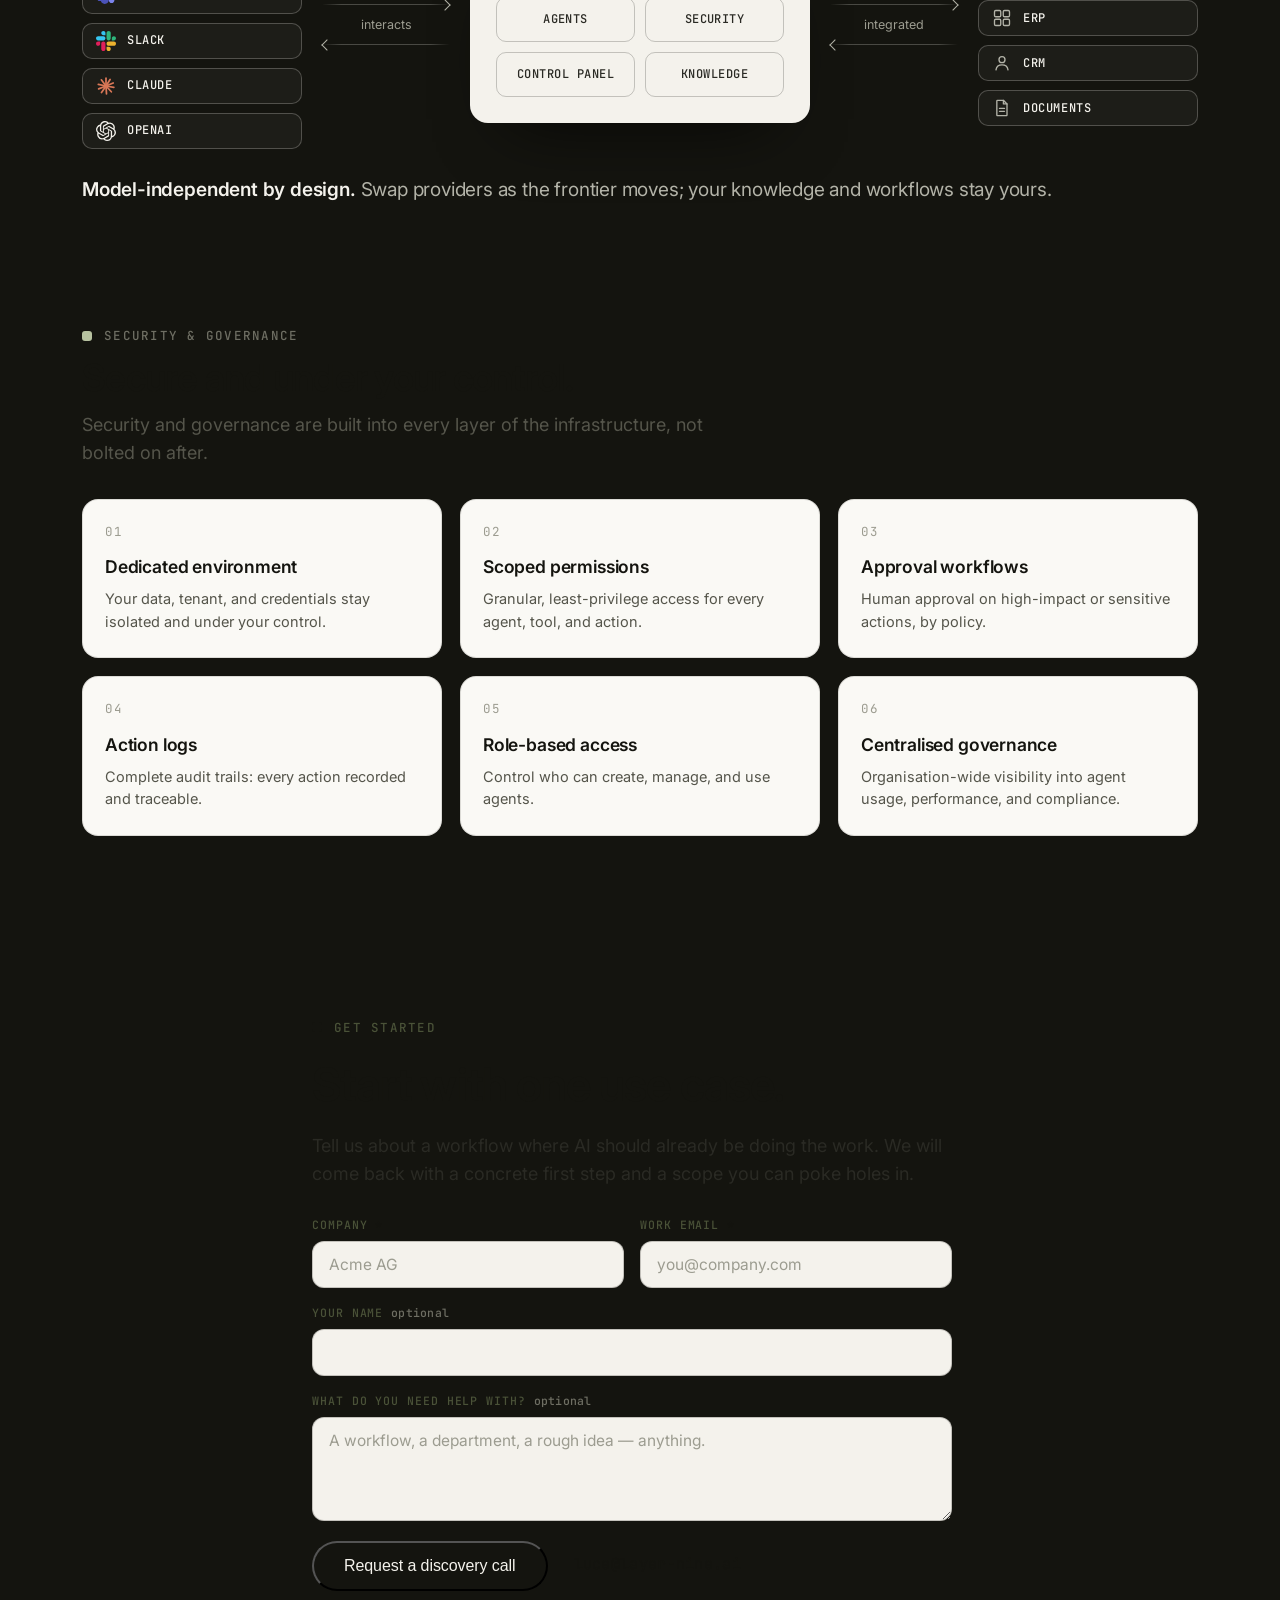
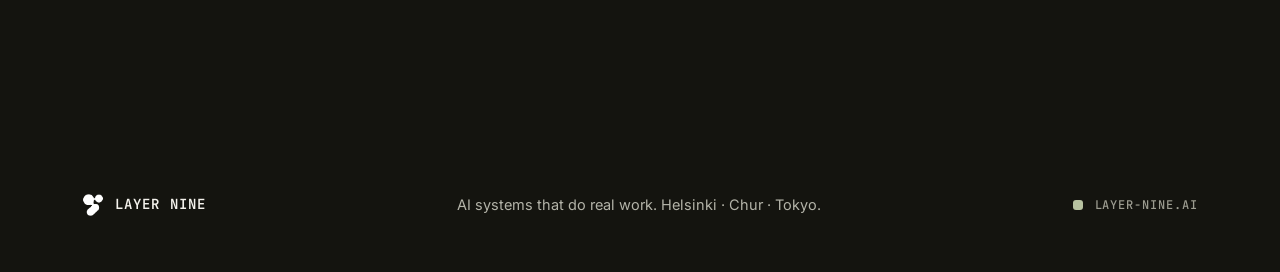
==== commit 3ebe4f92: "Scroll-linked background flow: body color morphs between section colors" ====
--- a/index.html
+++ b/index.html
@@ -14,7 +14,7 @@
 <link rel="preconnect" href="https://fonts.googleapis.com">
 <link rel="preconnect" href="https://fonts.gstatic.com" crossorigin>
 <link rel="stylesheet" href="https://fonts.googleapis.com/css2?family=Inter:wght@400;500;600;700&family=JetBrains+Mono:wght@400;500;600&display=swap">
-<link rel="stylesheet" href="styles.css?v=2" />
+<link rel="stylesheet" href="styles.css?v=4" />
 </head>
 <body>
 
@@ -39,7 +39,7 @@
 <main id="top">
 
   <!-- ============ HERO ============ -->
-  <section class="hero theme-dark">
+  <section class="hero theme-dark" data-bg="#14140f">
     <div class="hero-bg" aria-hidden="true">
       <span class="hero-orb hero-orb--1"></span>
       <span class="hero-orb hero-orb--2"></span>
@@ -157,7 +157,7 @@
   </section>
 
   <!-- ============ WHAT WE DO ============ -->
-  <section class="section" id="what-we-do">
+  <section class="section" id="what-we-do" data-bg="#f4f2ec">
     <div class="container">
       <header class="section__head reveal">
         <p class="eyebrow"><span class="sq"></span>Services</p>
@@ -239,7 +239,7 @@
   </section>
 
   <!-- ============ APPROACH (pinned steps) ============ -->
-  <section class="section--tint" id="approach">
+  <section class="section--tint" id="approach" data-bg="#eceae2">
 
     <div class="ap-scrolly" id="apScrolly">
       <div class="ap-pin">
@@ -340,7 +340,7 @@
   </section>
 
   <!-- ============ INFRASTRUCTURE ============ -->
-  <section class="section theme-dark" id="infrastructure">
+  <section class="section theme-dark" id="infrastructure" data-bg="#14140f">
     <div class="container">
       <header class="section__head reveal">
         <p class="eyebrow eyebrow--dark"><span class="sq"></span>Layer Nine infrastructure</p>
@@ -397,7 +397,7 @@
   </section>
 
   <!-- ============ SECURITY ============ -->
-  <section class="section" id="security">
+  <section class="section" id="security" data-bg="#f4f2ec">
     <div class="container">
       <header class="section__head reveal">
         <p class="eyebrow"><span class="sq"></span>Security &amp; governance</p>
@@ -441,7 +441,7 @@
   </section>
 
   <!-- ============ CONTACT ============ -->
-  <section class="section section--sage" id="contact">
+  <section class="section section--sage" id="contact" data-bg="#d9dec8">
     <div class="container cta">
       <p class="eyebrow eyebrow--sage"><span class="sq sq--ink"></span>Get started</p>
       <h2 class="h2 cta__title">Start with one use case.</h2>
@@ -450,6 +450,7 @@
             data-msg-success="Thank you — we will get back to you within one business day."
             data-msg-error="Something went wrong sending your message. Your email app has been opened instead."
             data-msg-invalid="Please fill in your company name and a valid work email."
+            data-msg-bademail="That email address doesn't look reachable. Please use a working email."
             data-subject="Discovery call request">
         <div class="form__row">
           <div class="form__field">
@@ -476,6 +477,16 @@
         </div>
         <p class="form__status" role="status" aria-live="polite"></p>
       </form>
+
+      <div class="modal" id="formModal" role="dialog" aria-modal="true" aria-labelledby="formModalTitle" hidden>
+        <div class="modal__overlay" data-close></div>
+        <div class="modal__card">
+          <span class="modal__icon" aria-hidden="true"><svg viewBox="0 0 24 24" width="26" height="26"><path d="M4.5 12.5l5 5 10-11" fill="none" stroke="#4a5238" stroke-width="2.2" stroke-linecap="round" stroke-linejoin="round"/></svg></span>
+          <h3 class="modal__title" id="formModalTitle">Request sent</h3>
+          <p class="modal__text">Thank you — we will get back to you within one business day.</p>
+          <button class="pill pill--dark" type="button" data-close>Done</button>
+        </div>
+      </div>
     </div>
   </section>
 
@@ -492,6 +503,6 @@
   </div>
 </footer>
 
-<script src="app.js"></script>
+<script src="app.js?v=3"></script>
 </body>
 </html>
--- a/styles.css
+++ b/styles.css
@@ -50,6 +50,13 @@
 
 .theme-dark { background: var(--ink); color: var(--invert); }
 
+/* scroll-linked background flow: sections hand their color to the body,
+   which morphs between section colors as you scroll (see app.js) */
+html.bg-flow [data-bg] { background: transparent !important; }
+html.bg-flow .hero-bg__fade {
+  background: linear-gradient(180deg, rgba(20, 20, 15, 0.55) 0%, transparent 26%);
+}
+
 /* ---------- primitives ---------- */
 
 .sq {
@@ -1522,6 +1529,51 @@
   .form__row { grid-template-columns: 1fr; }
 }
 
+/* confirmation modal */
+.modal { position: fixed; inset: 0; z-index: 100; }
+.modal[hidden] { display: none; }
+.modal__overlay {
+  position: absolute;
+  inset: 0;
+  background: rgba(20, 20, 15, 0.55);
+  -webkit-backdrop-filter: blur(6px);
+  backdrop-filter: blur(6px);
+}
+.modal__card {
+  position: absolute;
+  left: 50%; top: 50%;
+  transform: translate(-50%, -50%);
+  width: min(420px, calc(100vw - 44px));
+  background: var(--cream);
+  border-radius: 20px;
+  padding: 38px 36px 34px;
+  display: flex;
+  flex-direction: column;
+  align-items: flex-start;
+  gap: 12px;
+  box-shadow: 0 40px 90px -30px rgba(0, 0, 0, 0.5);
+  animation: modalIn 0.4s var(--ease-swift);
+}
+@keyframes modalIn {
+  from { opacity: 0; transform: translate(-50%, calc(-50% + 16px)) scale(0.96); }
+  to { opacity: 1; transform: translate(-50%, -50%) scale(1); }
+}
+.modal__icon {
+  display: grid;
+  place-items: center;
+  width: 52px; height: 52px;
+  border-radius: 999px;
+  background: var(--sage);
+  margin-bottom: 6px;
+}
+.modal__title { font-size: 24px; font-weight: 600; letter-spacing: -0.015em; }
+.modal__text { font-size: 16px; line-height: 1.55; color: var(--gray); }
+.modal__card .pill { margin-top: 12px; }
+
+@media (prefers-reduced-motion: reduce) {
+  .modal__card { animation: none; }
+}
+
 /* ---------- footer ---------- */
 
 .footer { padding: 56px 0; }
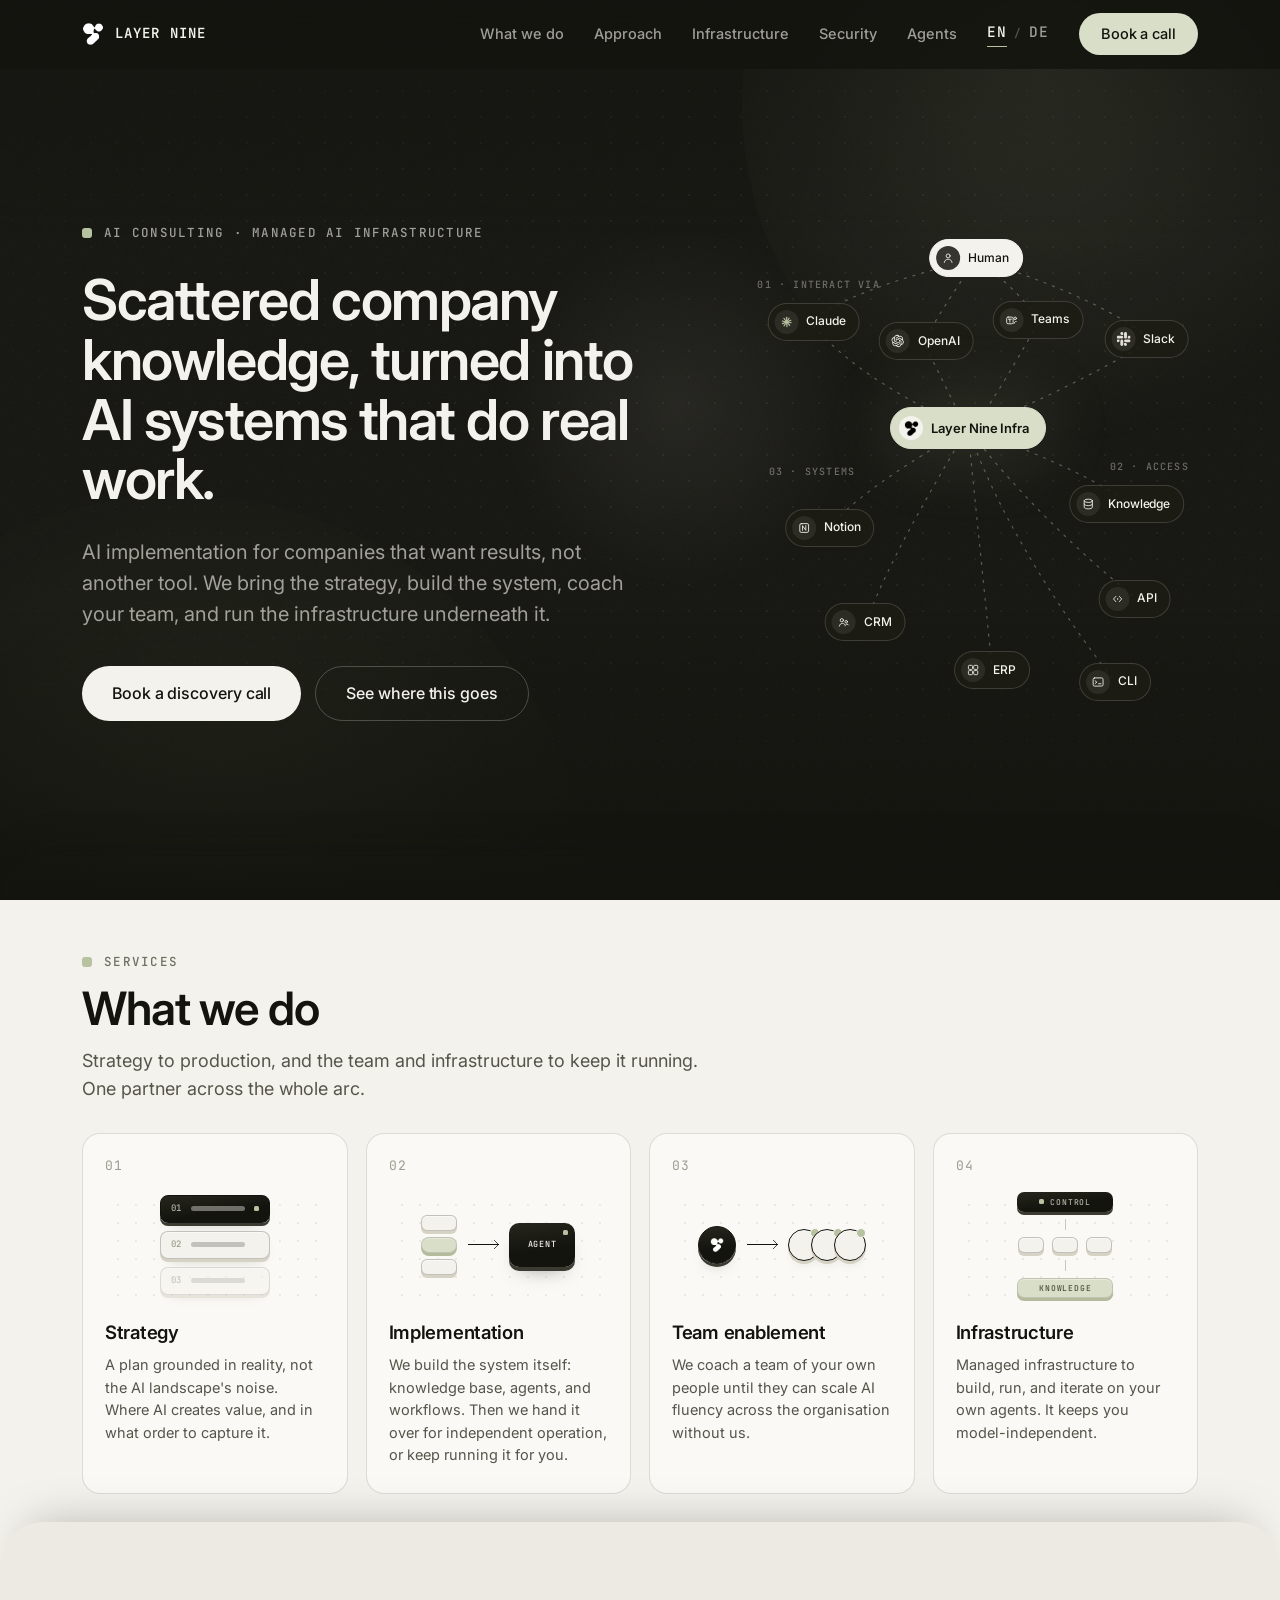
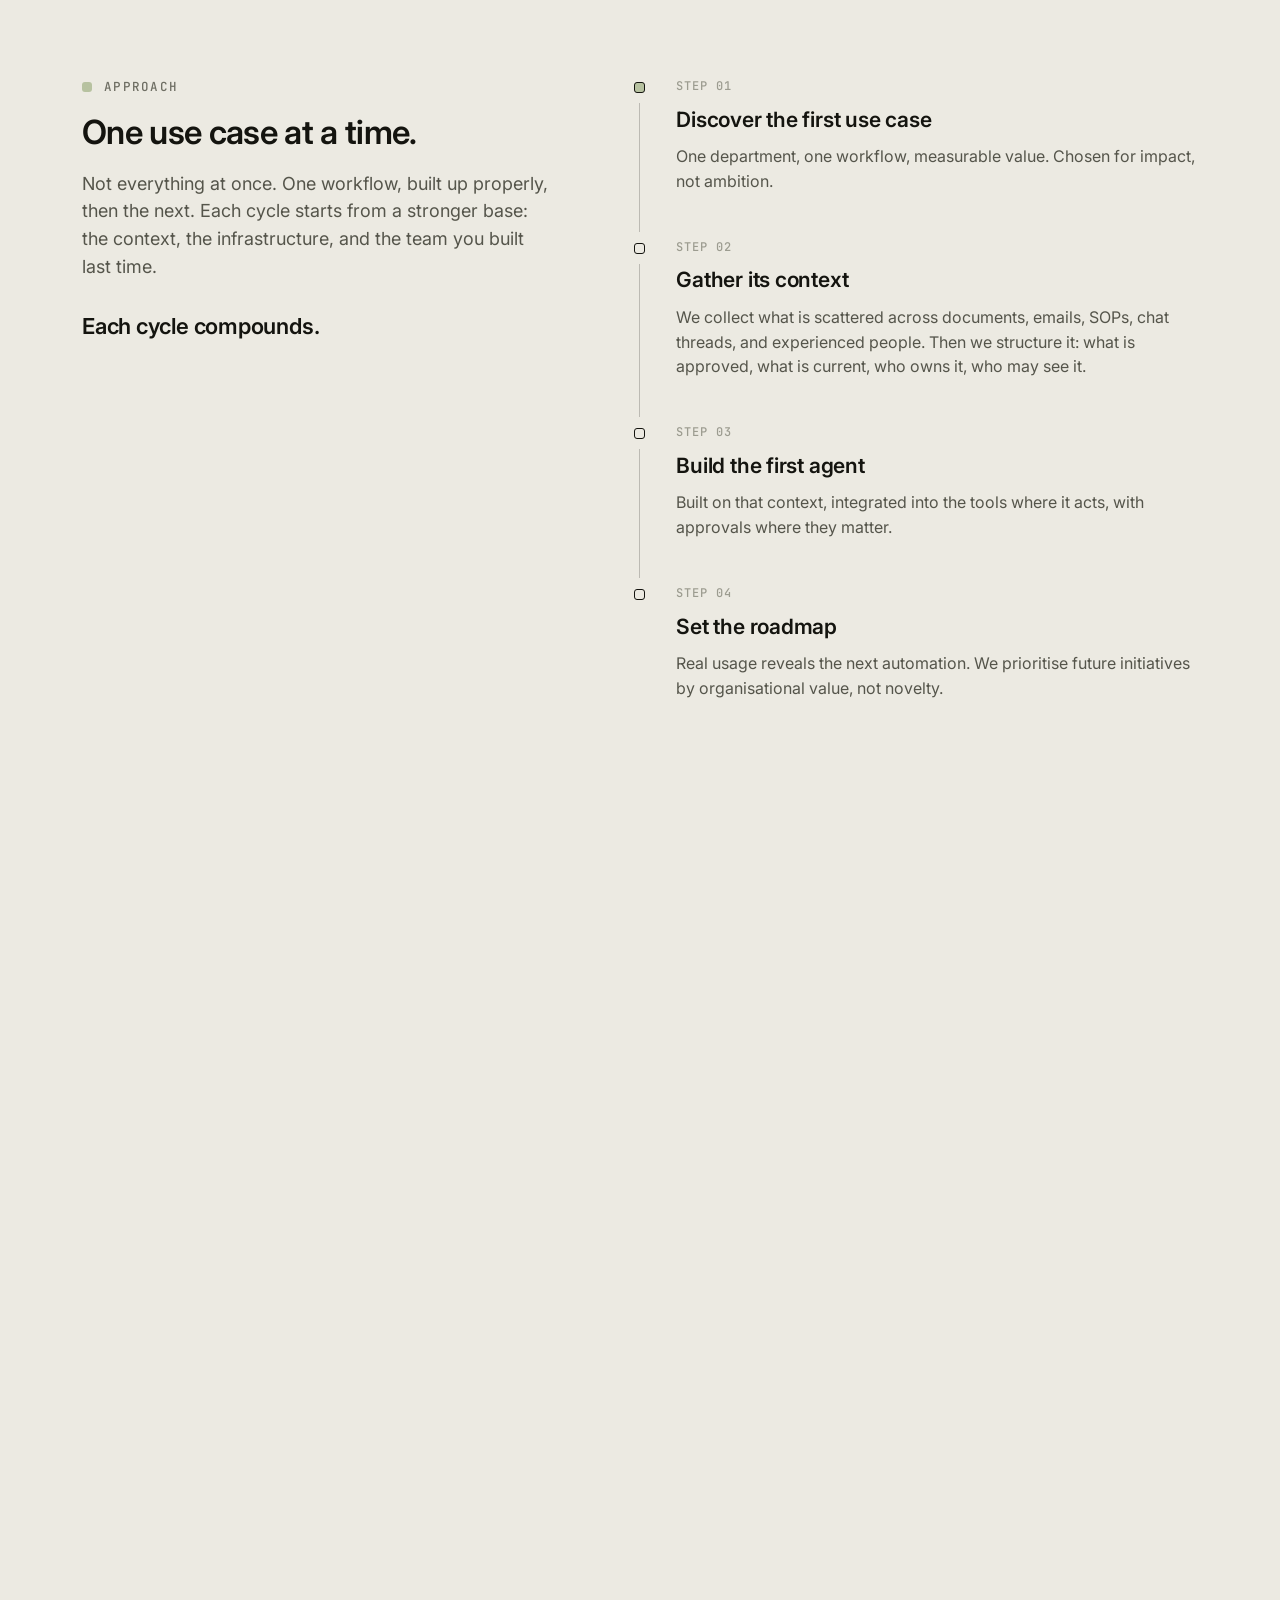
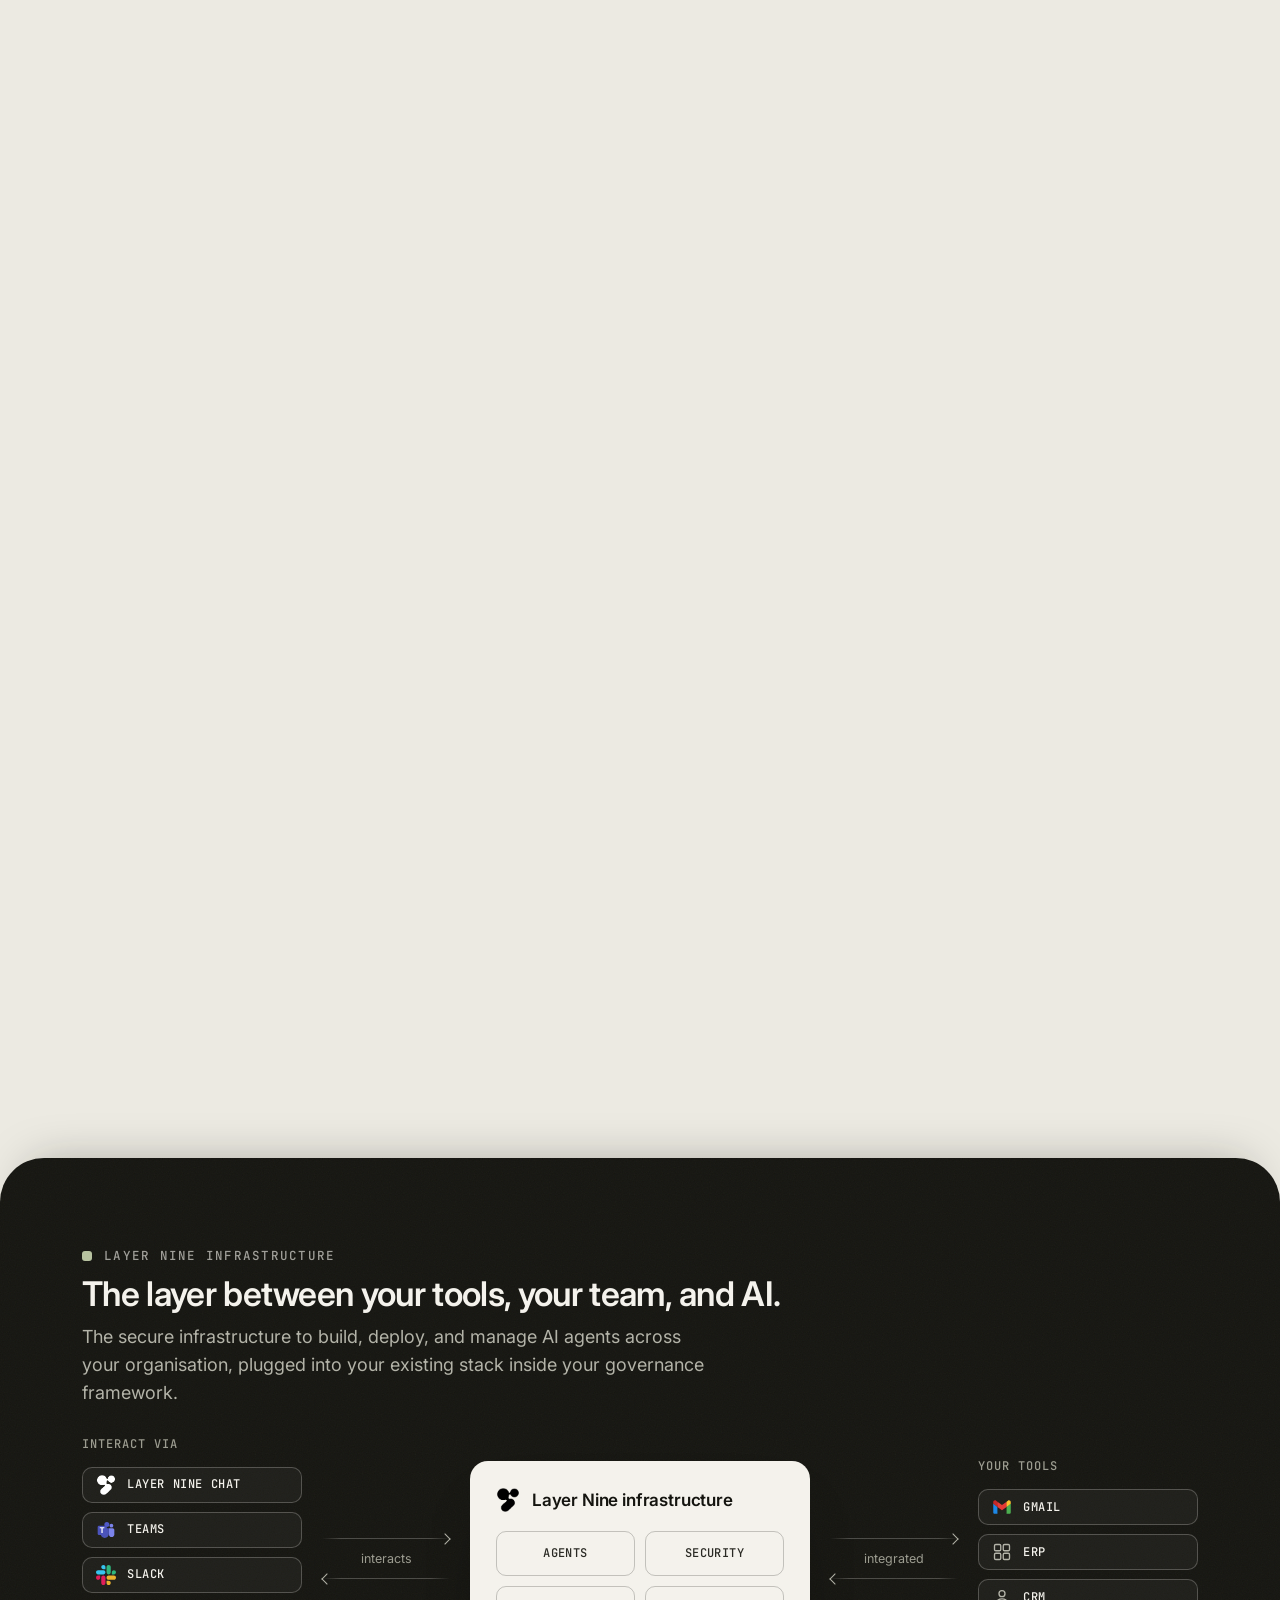
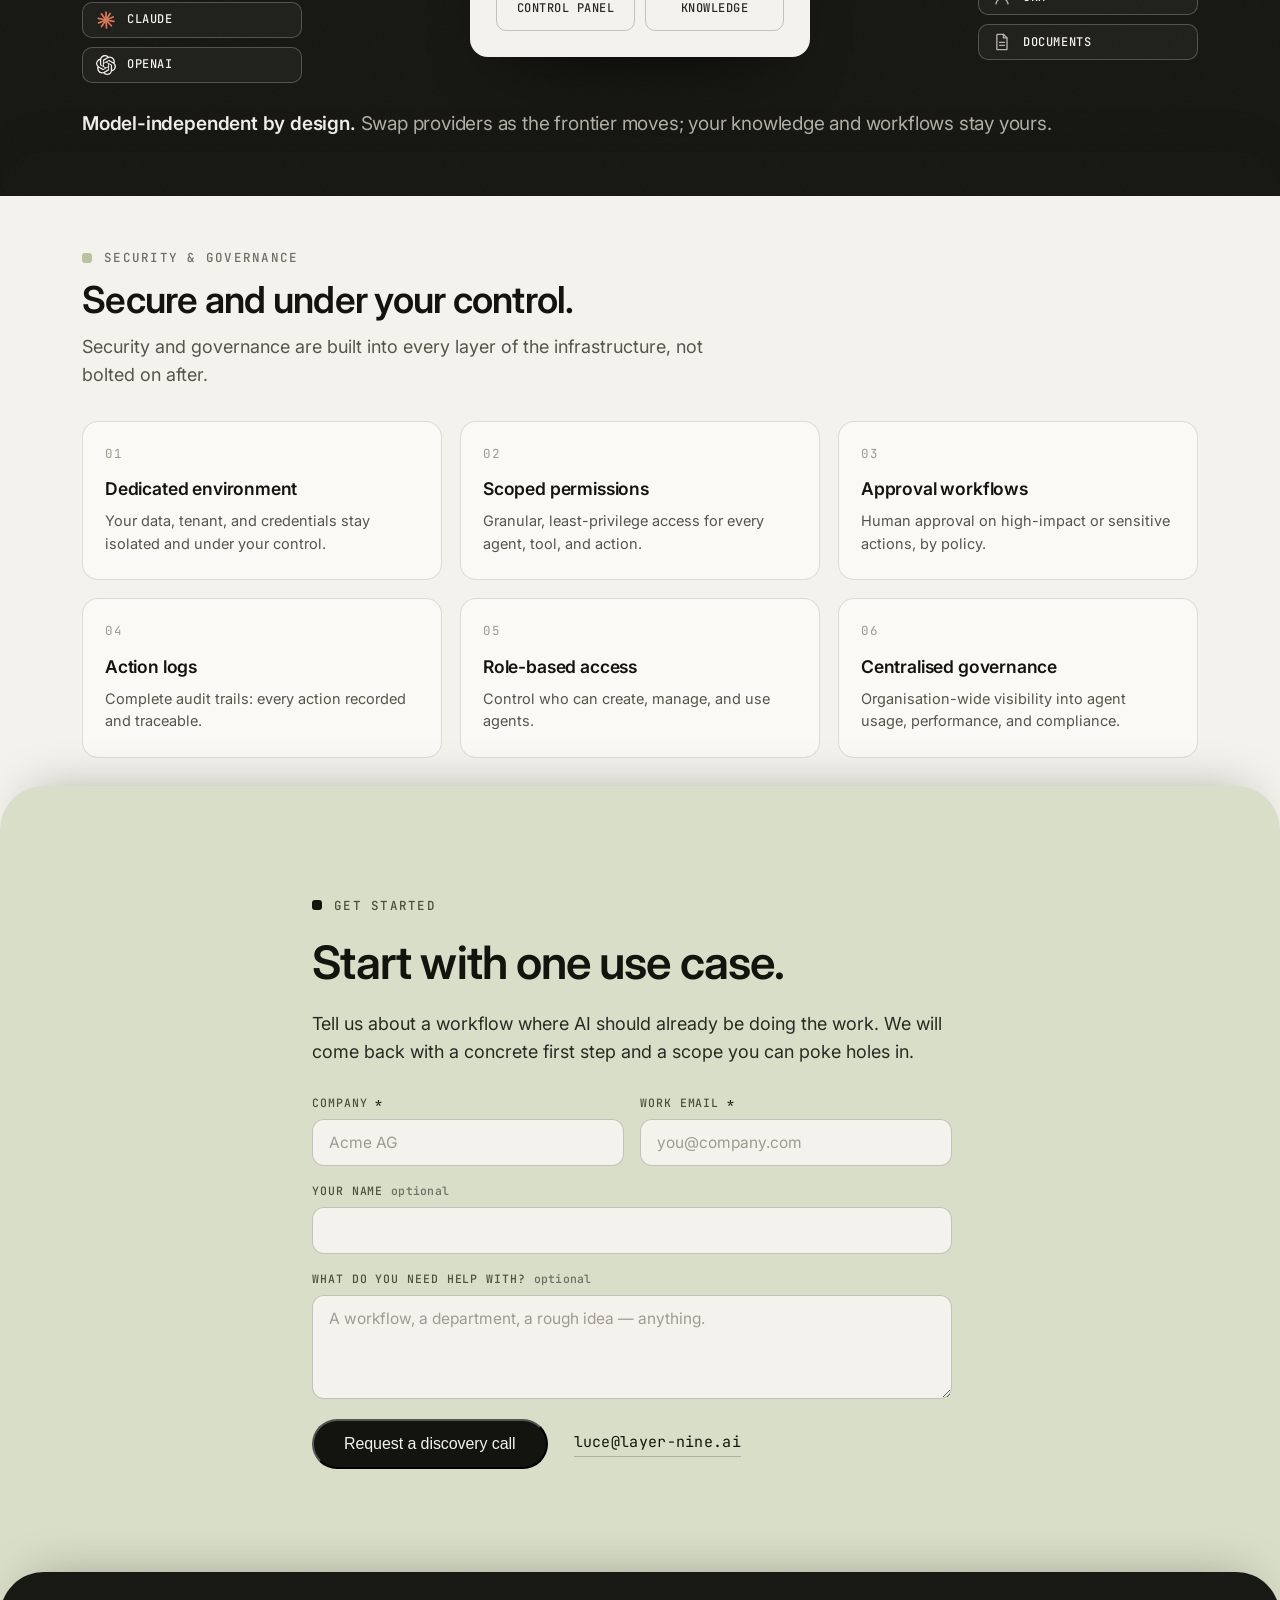
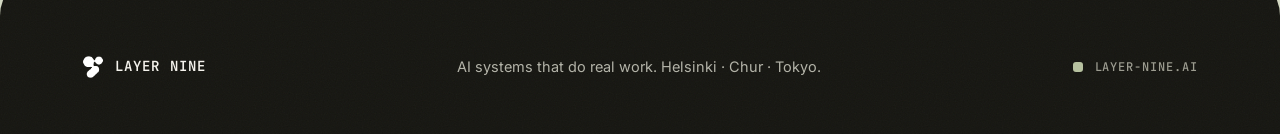
==== commit 18d4b01f: "Premium transitions: overlapping rounded panels replace color morph; grain on dark surfaces; blur-in" ====
--- a/index.html
+++ b/index.html
@@ -14,7 +14,7 @@
 <link rel="preconnect" href="https://fonts.googleapis.com">
 <link rel="preconnect" href="https://fonts.gstatic.com" crossorigin>
 <link rel="stylesheet" href="https://fonts.googleapis.com/css2?family=Inter:wght@400;500;600;700&family=JetBrains+Mono:wght@400;500;600&display=swap">
-<link rel="stylesheet" href="styles.css?v=4" />
+<link rel="stylesheet" href="styles.css?v=5" />
 </head>
 <body>
 
@@ -39,7 +39,7 @@
 <main id="top">
 
   <!-- ============ HERO ============ -->
-  <section class="hero theme-dark" data-bg="#14140f">
+  <section class="hero theme-dark">
     <div class="hero-bg" aria-hidden="true">
       <span class="hero-orb hero-orb--1"></span>
       <span class="hero-orb hero-orb--2"></span>
@@ -157,7 +157,7 @@
   </section>
 
   <!-- ============ WHAT WE DO ============ -->
-  <section class="section" id="what-we-do" data-bg="#f4f2ec">
+  <section class="section panel" id="what-we-do">
     <div class="container">
       <header class="section__head reveal">
         <p class="eyebrow"><span class="sq"></span>Services</p>
@@ -239,7 +239,7 @@
   </section>
 
   <!-- ============ APPROACH (pinned steps) ============ -->
-  <section class="section--tint" id="approach" data-bg="#eceae2">
+  <section class="section--tint panel" id="approach">
 
     <div class="ap-scrolly" id="apScrolly">
       <div class="ap-pin">
@@ -340,7 +340,7 @@
   </section>
 
   <!-- ============ INFRASTRUCTURE ============ -->
-  <section class="section theme-dark" id="infrastructure" data-bg="#14140f">
+  <section class="section theme-dark panel" id="infrastructure">
     <div class="container">
       <header class="section__head reveal">
         <p class="eyebrow eyebrow--dark"><span class="sq"></span>Layer Nine infrastructure</p>
@@ -397,7 +397,7 @@
   </section>
 
   <!-- ============ SECURITY ============ -->
-  <section class="section" id="security" data-bg="#f4f2ec">
+  <section class="section panel" id="security">
     <div class="container">
       <header class="section__head reveal">
         <p class="eyebrow"><span class="sq"></span>Security &amp; governance</p>
@@ -441,7 +441,7 @@
   </section>
 
   <!-- ============ CONTACT ============ -->
-  <section class="section section--sage" id="contact" data-bg="#d9dec8">
+  <section class="section section--sage panel" id="contact">
     <div class="container cta">
       <p class="eyebrow eyebrow--sage"><span class="sq sq--ink"></span>Get started</p>
       <h2 class="h2 cta__title">Start with one use case.</h2>
@@ -492,7 +492,7 @@
 
 </main>
 
-<footer class="footer theme-dark">
+<footer class="footer theme-dark panel">
   <div class="container footer__inner">
     <a class="brand" href="#top">
       <img class="brand__icon brand__icon--invert" src="assets/l9-icon.png" alt="" aria-hidden="true" />
@@ -503,6 +503,6 @@
   </div>
 </footer>
 
-<script src="app.js?v=3"></script>
+<script src="app.js?v=4"></script>
 </body>
 </html>
--- a/styles.css
+++ b/styles.css
@@ -50,12 +50,30 @@
 
 .theme-dark { background: var(--ink); color: var(--invert); }
 
-/* scroll-linked background flow: sections hand their color to the body,
-   which morphs between section colors as you scroll (see app.js) */
-html.bg-flow [data-bg] { background: transparent !important; }
-html.bg-flow .hero-bg__fade {
-  background: linear-gradient(180deg, rgba(20, 20, 15, 0.55) 0%, transparent 26%);
-}
+::selection { background: var(--sage-bright); color: var(--ink); }
+
+/* ---------- premium section transitions: overlapping panels ---------- */
+/* Each panel slides over the previous section with rounded shoulders,
+   so colors stay crisp and boundaries read as layered sheets. */
+.panel {
+  position: relative;
+  border-radius: 44px 44px 0 0;
+  margin-top: -44px;
+  box-shadow: 0 -24px 48px -32px rgba(20, 20, 15, 0.35);
+}
+#what-we-do.panel { padding-top: 96px; }
+#infrastructure.panel { padding-top: 88px; }
+#security.panel { padding-top: 96px; }
+.footer.panel { padding-top: 84px; }
+
+/* film grain on dark surfaces */
+.hero.theme-dark,
+.section.theme-dark,
+.footer.theme-dark {
+  background-image: url("data:image/svg+xml,%3Csvg xmlns='http://www.w3.org/2000/svg' width='160' height='160'%3E%3Cfilter id='n'%3E%3CfeTurbulence type='fractalNoise' baseFrequency='0.85' numOctaves='2' stitchTiles='stitch'/%3E%3C/filter%3E%3Crect width='100%25' height='100%25' filter='url(%23n)' opacity='0.05'/%3E%3C/svg%3E");
+  background-size: 160px 160px;
+}
+
 
 /* ---------- primitives ---------- */
 
@@ -1591,10 +1609,11 @@
 
 .reveal {
   opacity: 0;
-  transform: translateY(14px);
-  transition: opacity 0.6s ease, transform 0.6s ease;
-}
-.reveal.is-visible { opacity: 1; transform: none; }
+  transform: translateY(16px);
+  filter: blur(5px);
+  transition: opacity 0.7s ease, transform 0.7s var(--ease-swift), filter 0.7s ease;
+}
+.reveal.is-visible { opacity: 1; transform: none; filter: none; }
 
 @media (prefers-reduced-motion: reduce) {
   html { scroll-behavior: auto; }
